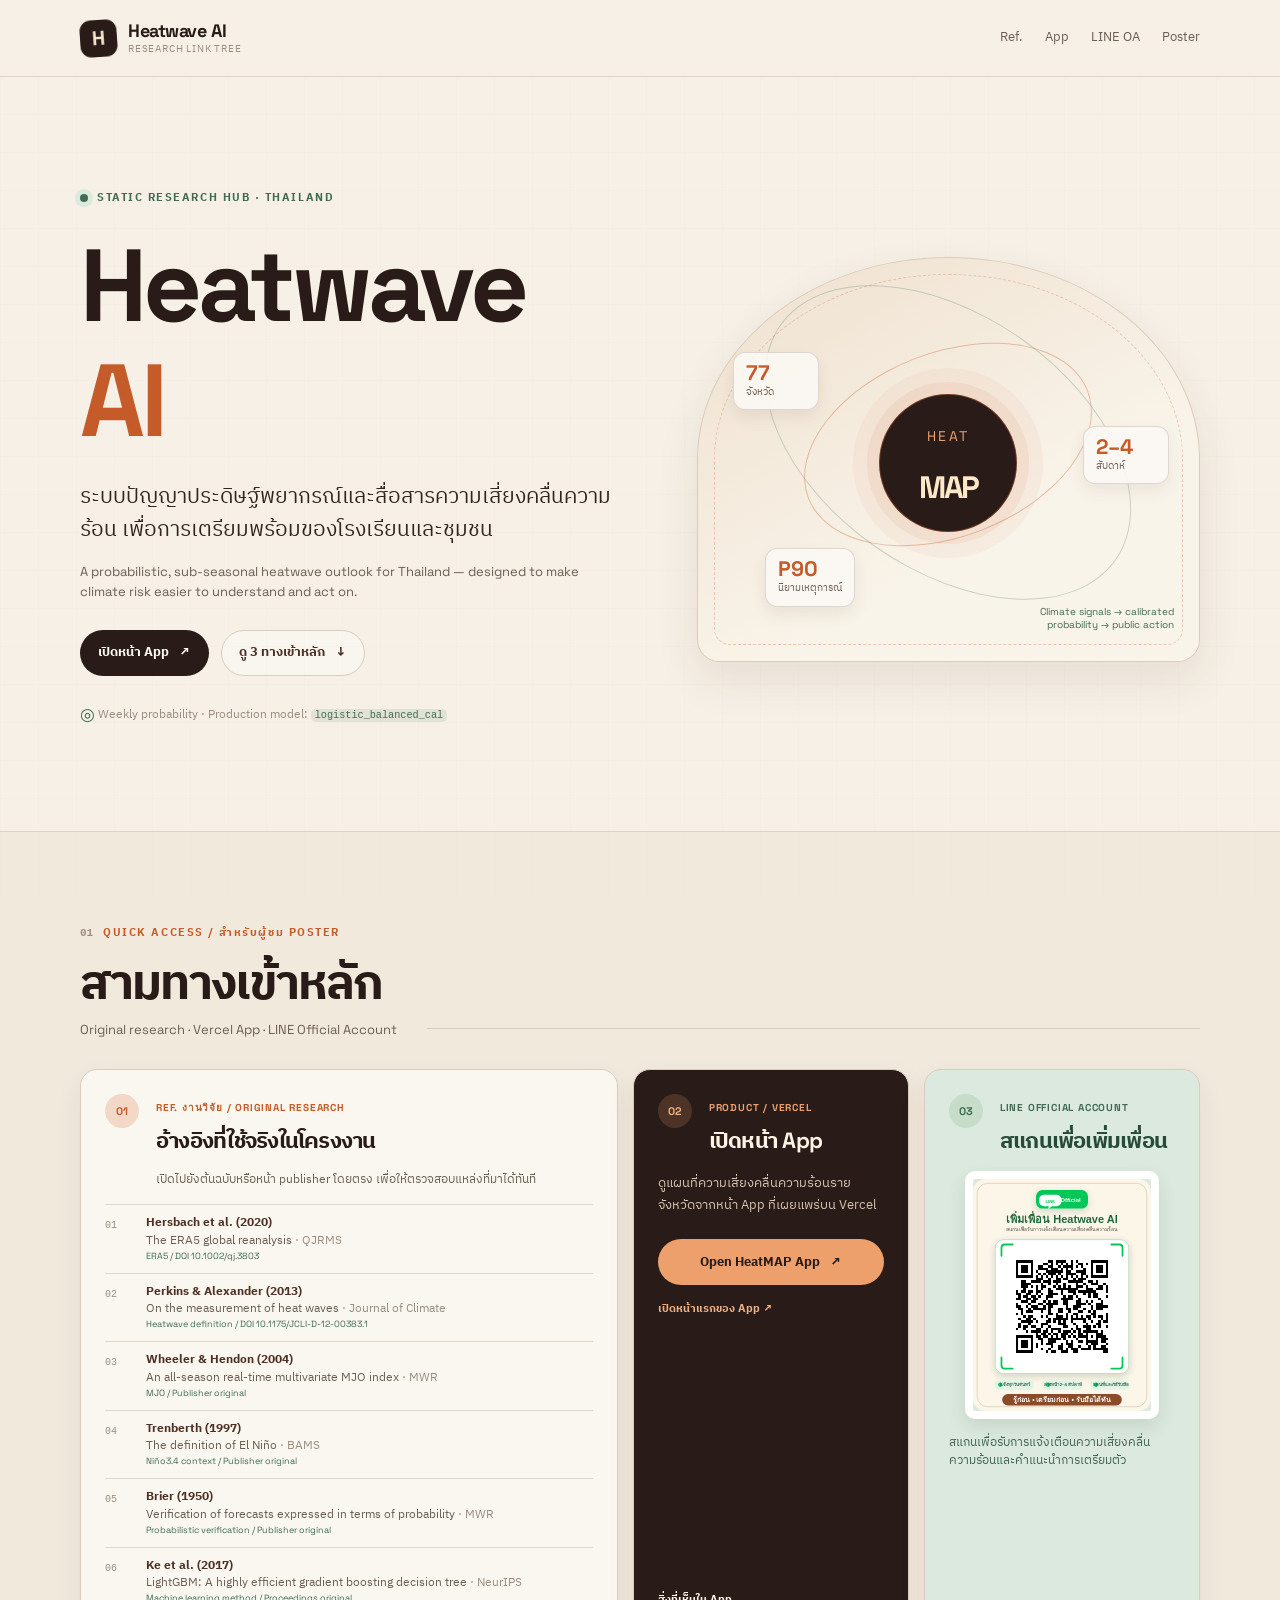
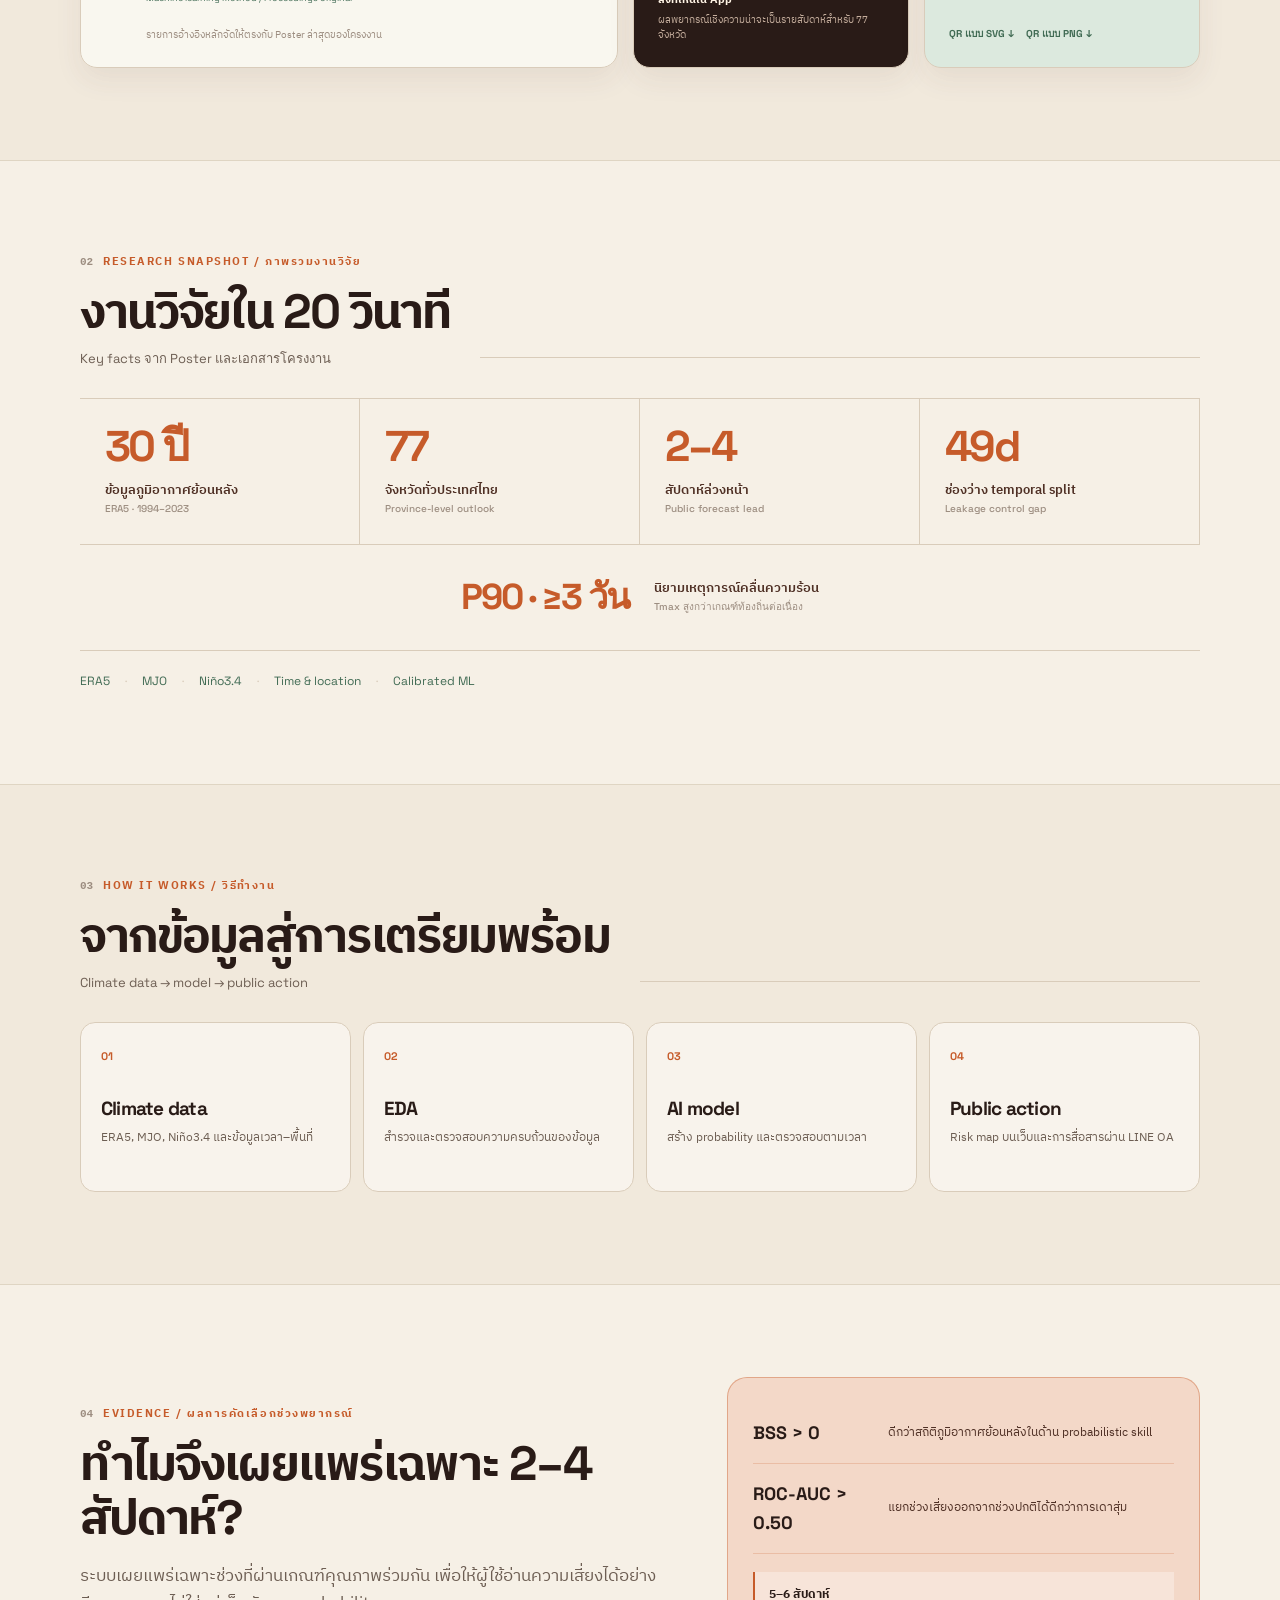
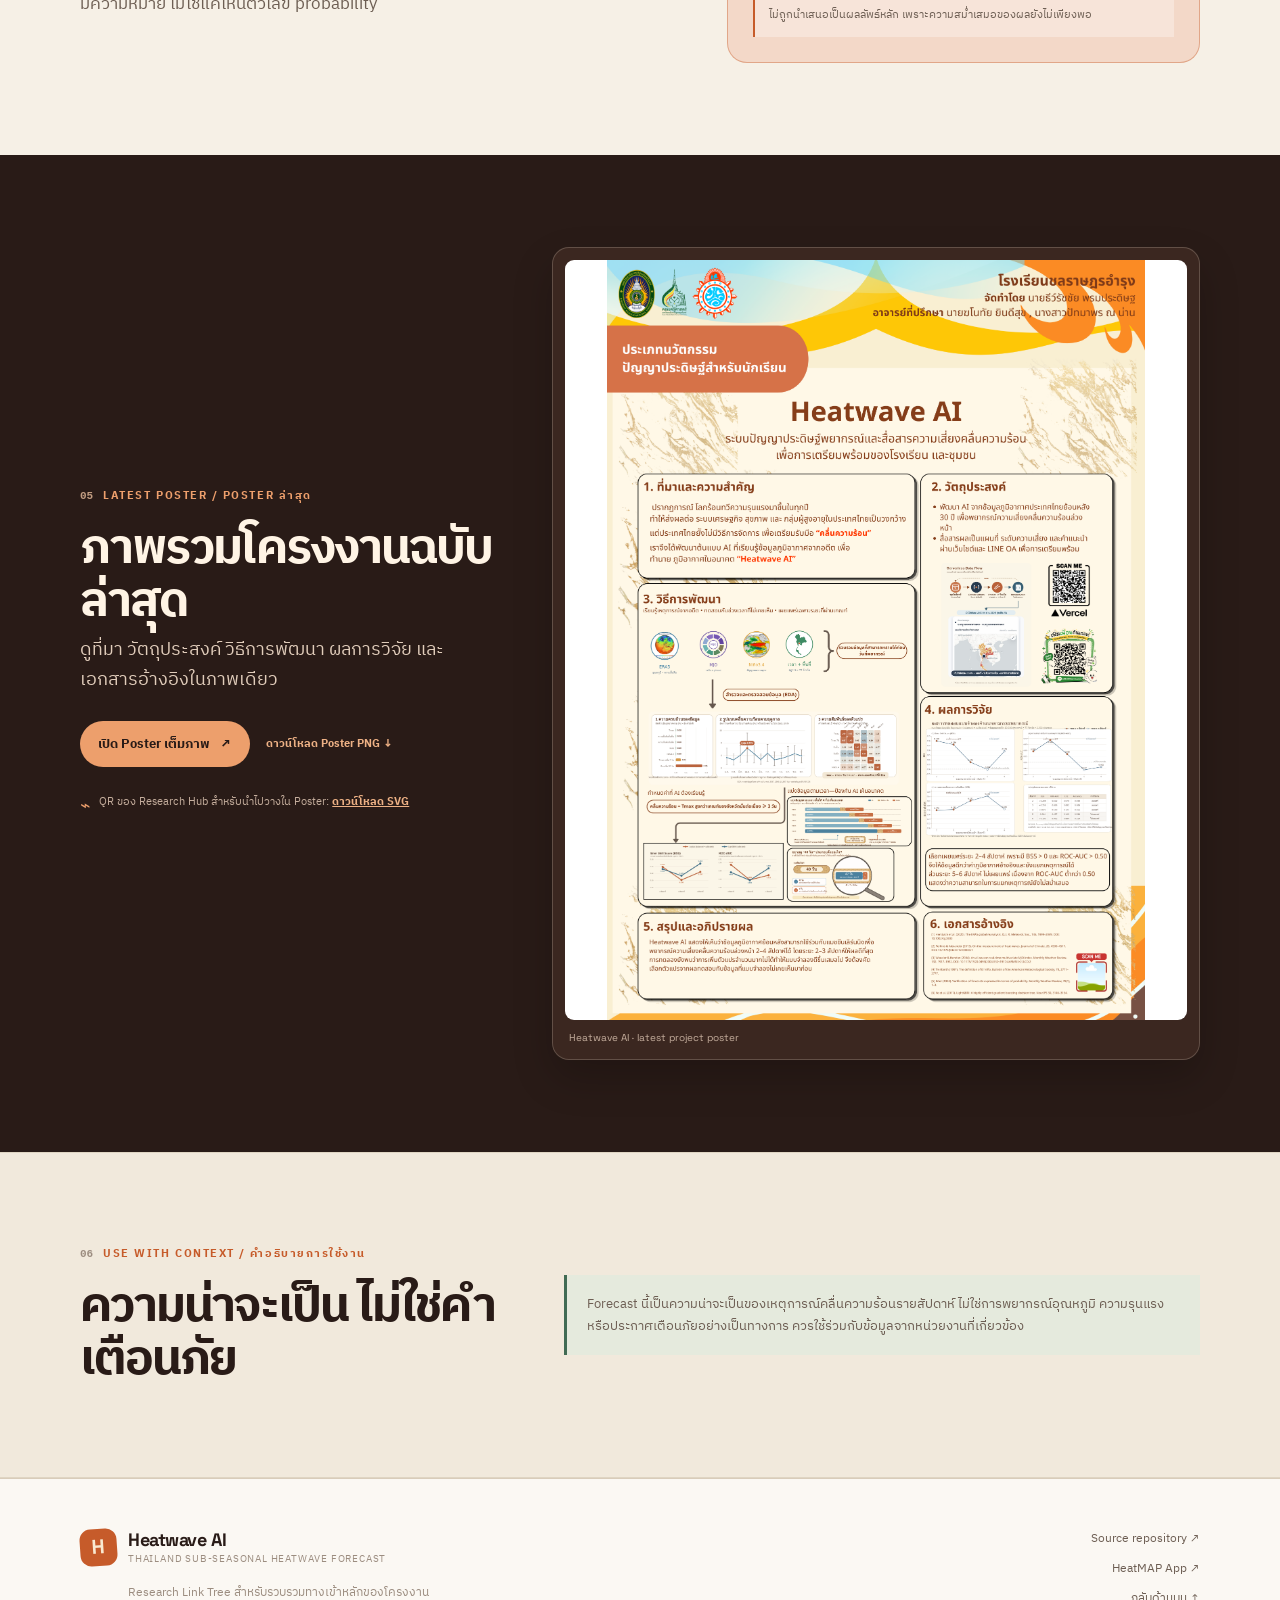
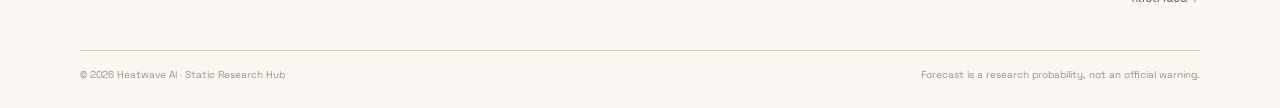
==== index.html @ c4b43285 "Clarify ROC-AUC publication criterion" ====
<!doctype html>
<html lang="th">
<head>
  <meta charset="utf-8">
  <meta name="viewport" content="width=device-width, initial-scale=1">
  <meta name="theme-color" content="#f6f0e6">
  <meta name="description" content="Heatwave AI — Research Link Tree สำหรับงานวิจัยการพยากรณ์และสื่อสารความเสี่ยงคลื่นความร้อนเพื่อโรงเรียนและชุมชน">
  <title>Heatwave AI · Research Link Tree</title>
  <link rel="preconnect" href="https://fonts.googleapis.com">
  <link rel="preconnect" href="https://fonts.gstatic.com" crossorigin>
  <link href="https://fonts.googleapis.com/css2?family=IBM+Plex+Sans+Thai:wght@400;500;600;700&family=Space+Grotesk:wght@500;600;700&display=swap" rel="stylesheet">
  <link rel="stylesheet" href="styles.css">
</head>
<body>
  <a class="skip-link" href="#main-content">ข้ามไปยังเนื้อหาหลัก</a>

  <header class="site-header">
    <div class="shell header-inner">
      <a class="wordmark" href="#top" aria-label="Heatwave AI กลับไปด้านบน">
        <span class="wordmark-mark" aria-hidden="true">H</span>
        <span><strong>Heatwave AI</strong><small>Research Link Tree</small></span>
      </a>
      <nav class="main-nav" aria-label="เมนูหลัก">
        <a href="#references">Ref.</a>
        <a href="#app">App</a>
        <a href="#line-oa">LINE OA</a>
        <a href="#poster">Poster</a>
      </nav>
    </div>
  </header>

  <main id="main-content">
    <section class="hero section-pad" id="top" aria-labelledby="hero-title">
      <div class="shell hero-grid">
        <div class="hero-copy">
          <div class="eyebrow"><span class="status-dot" aria-hidden="true"></span> Static Research Hub · Thailand</div>
          <h1 id="hero-title"><span class="hero-title-word">Heatwave</span><span class="hero-title-word hero-title-accent">AI</span></h1>
          <p class="hero-lede">ระบบปัญญาประดิษฐ์พยากรณ์และสื่อสารความเสี่ยงคลื่นความร้อน เพื่อการเตรียมพร้อมของโรงเรียนและชุมชน</p>
          <p class="hero-en">A probabilistic, sub-seasonal heatwave outlook for Thailand — designed to make climate risk easier to understand and act on.</p>
          <div class="hero-actions">
            <a class="button button-primary" href="https://heat-map-frontend.vercel.app/map" target="_blank" rel="noopener">เปิดหน้า App <span aria-hidden="true">↗</span></a>
            <a class="button button-secondary" href="#quick-access">ดู 3 ทางเข้าหลัก <span aria-hidden="true">↓</span></a>
          </div>
          <div class="hero-note"><span aria-hidden="true">◎</span> Weekly probability · Production model: <code>logistic_balanced_cal</code></div>
        </div>
        <div class="hero-visual" aria-label="ภาพประกอบโครงสร้างการพยากรณ์">
          <div class="orbit orbit-one"></div>
          <div class="orbit orbit-two"></div>
          <div class="heat-core"><span>HEAT</span><strong>MAP</strong></div>
          <div class="signal signal-one"><b>77</b><small>จังหวัด</small></div>
          <div class="signal signal-two"><b>2–4</b><small>สัปดาห์</small></div>
          <div class="signal signal-three"><b>P90</b><small>นิยามเหตุการณ์</small></div>
          <div class="hero-caption">Climate signals → calibrated probability → public action</div>
        </div>
      </div>
    </section>

    <section class="quick-access section-pad section-tint" id="quick-access" aria-labelledby="quick-title">
      <div class="shell">
        <div class="section-kicker"><span>01</span> Quick access / สำหรับผู้ชม Poster</div>
        <div class="section-heading compact-heading">
          <div><h2 id="quick-title">สามทางเข้าหลัก</h2><p>Original research · Vercel App · LINE Official Account</p></div>
          <span class="heading-rule" aria-hidden="true"></span>
        </div>

        <div class="quick-grid">
          <article class="quick-card quick-reference-card" id="references">
            <div class="quick-card-heading"><span class="quick-number">01</span><div><span class="quick-label">Ref. งานวิจัย / Original Research</span><h3>อ้างอิงที่ใช้จริงในโครงงาน</h3></div></div>
            <p class="quick-intro">เปิดไปยังต้นฉบับหรือหน้า publisher โดยตรง เพื่อให้ตรวจสอบแหล่งที่มาได้ทันที</p>
            <ol class="reference-list">
              <li><span class="reference-index">01</span><a class="reference-link" href="https://doi.org/10.1002/qj.3803" target="_blank" rel="noopener"><strong>Hersbach et al. (2020)</strong><span>The ERA5 global reanalysis <em>· QJRMS</em></span><small>ERA5 / DOI 10.1002/qj.3803</small></a></li>
              <li><span class="reference-index">02</span><a class="reference-link" href="https://doi.org/10.1175/JCLI-D-12-00383.1" target="_blank" rel="noopener"><strong>Perkins &amp; Alexander (2013)</strong><span>On the measurement of heat waves <em>· Journal of Climate</em></span><small>Heatwave definition / DOI 10.1175/JCLI-D-12-00383.1</small></a></li>
              <li><span class="reference-index">03</span><a class="reference-link" href="https://journals.ametsoc.org/view/journals/mwre/132/8/1520-0493_2004_132_1917_aarmmi_2.0.co_2.xml" target="_blank" rel="noopener"><strong>Wheeler &amp; Hendon (2004)</strong><span>An all-season real-time multivariate MJO index <em>· MWR</em></span><small>MJO / Publisher original</small></a></li>
              <li><span class="reference-index">04</span><a class="reference-link" href="https://journals.ametsoc.org/view/journals/bams/78/12/1520-0477_1997_078_2771_tdoeno_2_0_co_2.xml" target="_blank" rel="noopener"><strong>Trenberth (1997)</strong><span>The definition of El Niño <em>· BAMS</em></span><small>Niño3.4 context / Publisher original</small></a></li>
              <li><span class="reference-index">05</span><a class="reference-link" href="https://journals.ametsoc.org/view/journals/mwre/78/1/1520-0493_1950_078_0001_vofeit_2_0_co_2.xml" target="_blank" rel="noopener"><strong>Brier (1950)</strong><span>Verification of forecasts expressed in terms of probability <em>· MWR</em></span><small>Probabilistic verification / Publisher original</small></a></li>
              <li><span class="reference-index">06</span><a class="reference-link" href="https://proceedings.neurips.cc/paper_files/paper/2017/hash/6449f44a102fde848669bdd9eb6b76fa-Abstract.html" target="_blank" rel="noopener"><strong>Ke et al. (2017)</strong><span>LightGBM: A highly efficient gradient boosting decision tree <em>· NeurIPS</em></span><small>Machine learning method / Proceedings original</small></a></li>
            </ol>
            <p class="reference-footnote">รายการอ้างอิงหลักจัดให้ตรงกับ Poster ล่าสุดของโครงงาน</p>
          </article>

          <article class="quick-card app-card" id="app">
            <div class="quick-card-heading"><span class="quick-number">02</span><div><span class="quick-label">Product / Vercel</span><h3>เปิดหน้า App</h3></div></div>
            <p>ดูแผนที่ความเสี่ยงคลื่นความร้อนรายจังหวัดจากหน้า App ที่เผยแพร่บน Vercel</p>
            <a class="button button-warm" href="https://heat-map-frontend.vercel.app/map" target="_blank" rel="noopener">Open HeatMAP App <span aria-hidden="true">↗</span></a>
            <a class="app-secondary-link" href="https://heat-map-frontend.vercel.app/" target="_blank" rel="noopener">เปิดหน้าแรกของ App <span aria-hidden="true">↗</span></a>
            <div class="app-note"><strong>สิ่งที่เห็นใน App</strong><span>ผลพยากรณ์เชิงความน่าจะเป็นรายสัปดาห์สำหรับ 77 จังหวัด</span></div>
          </article>

          <article class="quick-card line-card" id="line-oa">
            <div class="quick-card-heading"><span class="quick-number">03</span><div><span class="quick-label">LINE Official Account</span><h3>สแกนเพื่อเพิ่มเพื่อน</h3></div></div>
            <img class="line-qr" src="assets/line-oa-qr.svg" alt="QR code สำหรับเพิ่มเพื่อน Heatwave AI LINE Official Account">
            <p>สแกนเพื่อรับการแจ้งเตือนความเสี่ยงคลื่นความร้อนและคำแนะนำการเตรียมตัว</p>
            <div class="line-downloads"><a href="assets/line-oa-qr.svg" download>QR แบบ SVG <span aria-hidden="true">↓</span></a><a href="assets/line-oa-qr.png" download>QR แบบ PNG <span aria-hidden="true">↓</span></a></div>
          </article>
        </div>
      </div>
    </section>

    <section class="section-pad" id="snapshot" aria-labelledby="snapshot-title">
      <div class="shell">
        <div class="section-kicker"><span>02</span> Research snapshot / ภาพรวมงานวิจัย</div>
        <div class="section-heading compact-heading"><div><h2 id="snapshot-title">งานวิจัยใน 20 วินาที</h2><p>Key facts จาก Poster และเอกสารโครงงาน</p></div><span class="heading-rule" aria-hidden="true"></span></div>
        <div class="fact-grid snapshot-grid">
          <article class="fact-card"><span class="fact-value">30 ปี</span><span class="fact-label">ข้อมูลภูมิอากาศย้อนหลัง<br><small>ERA5 · 1994–2023</small></span></article>
          <article class="fact-card"><span class="fact-value">77</span><span class="fact-label">จังหวัดทั่วประเทศไทย<br><small>Province-level outlook</small></span></article>
          <article class="fact-card"><span class="fact-value">2–4</span><span class="fact-label">สัปดาห์ล่วงหน้า<br><small>Public forecast lead</small></span></article>
          <article class="fact-card"><span class="fact-value">49d</span><span class="fact-label">ช่องว่าง temporal split<br><small>Leakage control gap</small></span></article>
          <article class="fact-card fact-card-wide"><span class="fact-value fact-value-small">P90 · ≥3 วัน</span><span class="fact-label">นิยามเหตุการณ์คลื่นความร้อน<br><small>Tmax สูงกว่าเกณฑ์ท้องถิ่นต่อเนื่อง</small></span></article>
        </div>
        <div class="signal-strip" aria-label="ตัวแปรสำคัญในงานวิจัย"><span>ERA5</span><i aria-hidden="true">·</i><span>MJO</span><i aria-hidden="true">·</i><span>Niño3.4</span><i aria-hidden="true">·</i><span>Time &amp; location</span><i aria-hidden="true">·</i><span>Calibrated ML</span></div>
      </div>
    </section>

    <section class="section-pad section-tint" id="how-it-works" aria-labelledby="flow-title">
      <div class="shell">
        <div class="section-kicker"><span>03</span> How it works / วิธีทำงาน</div>
        <div class="section-heading compact-heading"><div><h2 id="flow-title">จากข้อมูลสู่การเตรียมพร้อม</h2><p>Climate data → model → public action</p></div><span class="heading-rule" aria-hidden="true"></span></div>
        <div class="flow-grid">
          <article class="flow-step"><span>01</span><h3>Climate data</h3><p>ERA5, MJO, Niño3.4 และข้อมูลเวลา–พื้นที่</p></article>
          <article class="flow-step"><span>02</span><h3>EDA</h3><p>สำรวจและตรวจสอบความครบถ้วนของข้อมูล</p></article>
          <article class="flow-step"><span>03</span><h3>AI model</h3><p>สร้าง probability และตรวจสอบตามเวลา</p></article>
          <article class="flow-step"><span>04</span><h3>Public action</h3><p>Risk map บนเว็บและการสื่อสารผ่าน LINE OA</p></article>
        </div>
      </div>
    </section>

    <section class="section-pad" id="results" aria-labelledby="results-title">
      <div class="shell results-layout">
        <div>
          <div class="section-kicker"><span>04</span> Evidence / ผลการคัดเลือกช่วงพยากรณ์</div>
          <h2 id="results-title">ทำไมจึงเผยแพร่เฉพาะ 2–4 สัปดาห์?</h2>
          <p class="lead-paragraph">ระบบเผยแพร่เฉพาะช่วงที่ผ่านเกณฑ์คุณภาพร่วมกัน เพื่อให้ผู้ใช้อ่านความเสี่ยงได้อย่างมีความหมาย ไม่ใช่แค่เห็นตัวเลข probability</p>
        </div>
        <div class="criteria-card">
          <div class="criteria-row"><span class="criteria-mark">BSS &gt; 0</span><p>ดีกว่าสถิติภูมิอากาศย้อนหลังในด้าน probabilistic skill</p></div>
          <div class="criteria-row"><span class="criteria-mark">ROC-AUC &gt; 0.50</span><p>แยกช่วงเสี่ยงออกจากช่วงปกติได้ดีกว่าการเดาสุ่ม</p></div>
          <div class="criteria-note"><strong>5–6 สัปดาห์</strong><span>ไม่ถูกนำเสนอเป็นผลลัพธ์หลัก เพราะความสม่ำเสมอของผลยังไม่เพียงพอ</span></div>
        </div>
      </div>
    </section>

    <section class="section-pad section-dark" id="poster" aria-labelledby="poster-title">
      <div class="shell poster-layout">
        <div class="poster-copy">
          <div class="section-kicker section-kicker-dark"><span>05</span> Latest poster / Poster ล่าสุด</div>
          <h2 id="poster-title">ภาพรวมโครงงานฉบับล่าสุด</h2>
          <p class="lead-paragraph">ดูที่มา วัตถุประสงค์ วิธีการพัฒนา ผลการวิจัย และเอกสารอ้างอิงในภาพเดียว</p>
          <div class="poster-actions"><a class="button button-warm" href="assets/poster-latest.png" target="_blank" rel="noopener">เปิด Poster เต็มภาพ <span aria-hidden="true">↗</span></a><a class="poster-download" href="assets/poster-latest.png" download>ดาวน์โหลด Poster PNG <span aria-hidden="true">↓</span></a></div>
          <div class="poster-qr-note"><span aria-hidden="true">⌁</span><span>QR ของ Research Hub สำหรับนำไปวางใน Poster: <a href="assets/qr-research-hub.svg" download>ดาวน์โหลด SVG</a></span></div>
        </div>
        <figure class="poster-frame"><img src="assets/poster-latest.png" alt="Poster ล่าสุดของ Heatwave AI ระบบปัญญาประดิษฐ์พยากรณ์และสื่อสารความเสี่ยงคลื่นความร้อน"><figcaption>Heatwave AI · latest project poster</figcaption></figure>
      </div>
    </section>

    <section class="section-pad section-tint" id="disclaimer" aria-labelledby="disclaimer-title">
      <div class="shell disclaimer-layout">
        <div><div class="section-kicker"><span>06</span> Use with context / คำอธิบายการใช้งาน</div><h2 id="disclaimer-title">ความน่าจะเป็น ไม่ใช่คำเตือนภัย</h2></div>
        <p>Forecast นี้เป็นความน่าจะเป็นของเหตุการณ์คลื่นความร้อนรายสัปดาห์ ไม่ใช่การพยากรณ์อุณหภูมิ ความรุนแรง หรือประกาศเตือนภัยอย่างเป็นทางการ ควรใช้ร่วมกับข้อมูลจากหน่วยงานที่เกี่ยวข้อง</p>
      </div>
    </section>
  </main>

  <footer class="site-footer">
    <div class="shell footer-grid">
      <div><a class="wordmark footer-wordmark" href="#top"><span class="wordmark-mark" aria-hidden="true">H</span><span><strong>Heatwave AI</strong><small>Thailand Sub-seasonal Heatwave Forecast</small></span></a><p class="footer-note">Research Link Tree สำหรับรวบรวมทางเข้าหลักของโครงงาน</p></div>
      <div class="footer-links"><a href="https://github.com/MCTEEKUNG/DeepSeek_Heatwave" target="_blank" rel="noopener">Source repository ↗</a><a href="https://heat-map-frontend.vercel.app/map" target="_blank" rel="noopener">HeatMAP App ↗</a><a href="#top">กลับด้านบน ↑</a></div>
    </div>
    <div class="shell footer-bottom"><span>© 2026 Heatwave AI · Static Research Hub</span><span>Forecast is a research probability, not an official warning.</span></div>
  </footer>
</body>
</html>
---- styles.css ----
:root {
  --paper: #f6f0e6;
  --paper-deep: #eee4d4;
  --paper-light: #fbf8f3;
  --ink: #32251f;
  --ink-soft: #6d5e53;
  --ink-faint: #9c8d80;
  --line: #d9ccba;
  --brown: #4f3025;
  --brown-dark: #291b17;
  --orange: #c65b2a;
  --orange-soft: #f3d8c8;
  --green: #416b54;
  --green-soft: #dce9de;
  --shadow: 0 18px 45px rgba(75, 48, 37, .09);
  --radius: 20px;
  --shell: 1120px;
}

* { box-sizing: border-box; }
html { scroll-behavior: smooth; }
body { margin: 0; overflow-x: hidden; background: var(--paper); color: var(--ink); font-family: "IBM Plex Sans Thai", system-ui, sans-serif; font-size: 16px; line-height: 1.65; text-rendering: optimizeLegibility; }
body::before { content: ""; position: fixed; inset: 0; pointer-events: none; opacity: .22; z-index: -1; background-image: linear-gradient(rgba(79,48,37,.035) 1px, transparent 1px), linear-gradient(90deg, rgba(79,48,37,.035) 1px, transparent 1px); background-size: 38px 38px; }
a { color: inherit; }
img { max-width: 100%; display: block; }
figure { margin: 0; }
h1, h2, h3, p { margin-top: 0; }
h1, h2, h3 { font-family: "Space Grotesk", "IBM Plex Sans Thai", sans-serif; line-height: 1.12; letter-spacing: -.04em; }
code { font-family: ui-monospace, SFMono-Regular, Consolas, monospace; font-size: .85em; background: rgba(65,107,84,.11); color: var(--green); padding: .12em .38em; border-radius: 5px; }
.shell { width: min(var(--shell), calc(100% - 48px)); margin-inline: auto; }
.hero-grid > *, .quick-grid > *, .results-layout > *, .poster-layout > *, .disclaimer-layout > * { min-width: 0; }
.section-pad { padding: 92px 0; }
.section-tint { background: rgba(238,228,212,.58); border-block: 1px solid rgba(217,204,186,.72); }
.skip-link { position: absolute; left: 16px; top: -80px; z-index: 20; background: var(--brown-dark); color: #fff; padding: 10px 16px; border-radius: 0 0 8px 8px; text-decoration: none; }
.skip-link:focus { top: 0; }

.site-header { position: sticky; top: 0; z-index: 10; background: rgba(246,240,230,.92); border-bottom: 1px solid rgba(217,204,186,.82); backdrop-filter: blur(16px); }
.header-inner { min-width: 0; min-height: 76px; display: flex; align-items: center; justify-content: space-between; gap: 28px; }
.wordmark { display: inline-flex; align-items: center; gap: 11px; color: var(--brown-dark); text-decoration: none; }
.wordmark > span:last-child { display: grid; gap: 0; line-height: 1.1; }
.wordmark strong { font-family: "Space Grotesk", sans-serif; font-size: 18px; letter-spacing: -.025em; }
.wordmark small { margin-top: 4px; color: var(--ink-faint); font-size: 10px; letter-spacing: .08em; text-transform: uppercase; }
.wordmark-mark { display: grid; width: 37px; height: 37px; place-items: center; border-radius: 11px; background: var(--brown-dark); color: #f9ead1; font-family: "Space Grotesk", sans-serif; font-size: 20px; font-weight: 700; transform: rotate(-4deg); }
.main-nav { min-width: 0; display: flex; align-items: center; gap: 22px; overflow-x: auto; white-space: nowrap; scrollbar-width: none; }
.main-nav::-webkit-scrollbar { display: none; }
.main-nav a { color: var(--ink-soft); font-size: 13px; text-decoration: none; transition: color .2s ease; }
.main-nav a:hover, .main-nav a:focus-visible { color: var(--orange); }

.hero { padding-top: 112px; padding-bottom: 102px; overflow: hidden; }
.hero-grid { display: grid; grid-template-columns: minmax(0, 1.04fr) minmax(370px, .96fr); align-items: center; gap: 72px; }
.eyebrow, .section-kicker { font-size: 11px; font-weight: 700; letter-spacing: .14em; text-transform: uppercase; }
.eyebrow { display: flex; align-items: center; gap: 9px; color: var(--green); }
.status-dot { display: inline-block; width: 8px; height: 8px; border-radius: 99px; background: var(--green); box-shadow: 0 0 0 5px var(--green-soft); }
h1 { max-width: 650px; margin: 22px 0 22px; color: var(--brown-dark); font-size: clamp(58px, 8vw, 104px); font-weight: 700; }
h1 em { color: var(--orange); font-style: normal; }
.hero-title-word + .hero-title-word::before { content: " "; }
.hero-title-accent { color: var(--orange); }
.hero-lede { max-width: 620px; margin-bottom: 14px; color: var(--ink); font-size: 21px; line-height: 1.6; overflow-wrap: anywhere; }
.hero-en { max-width: 590px; margin-bottom: 28px; color: var(--ink-soft); font-family: "Space Grotesk", sans-serif; font-size: 13px; line-height: 1.55; overflow-wrap: anywhere; }
.hero-actions { display: flex; flex-wrap: wrap; gap: 12px; }
.button { display: inline-flex; min-height: 46px; align-items: center; justify-content: center; gap: 10px; padding: 10px 17px; border: 1px solid transparent; border-radius: 999px; font-size: 13px; font-weight: 700; text-decoration: none; transition: transform .2s ease, box-shadow .2s ease, background .2s ease; }
.button:hover { transform: translateY(-2px); box-shadow: 0 9px 20px rgba(75,48,37,.12); }
.button-primary { background: var(--brown-dark); color: #fffaf2; }
.button-primary:hover { background: var(--orange); }
.button-secondary { border-color: var(--line); color: var(--brown); background: rgba(255,255,255,.35); }
.button-secondary:hover { border-color: var(--brown); background: var(--paper-light); }
.hero-note { margin-top: 25px; color: var(--ink-faint); font-size: 12px; }
.hero-note span { color: var(--green); font-size: 17px; vertical-align: -2px; }

.hero-visual { position: relative; min-height: 405px; border: 1px solid var(--line); border-radius: 50% 50% 22px 22px; background: radial-gradient(circle at 50% 45%, #f4d6bd 0 10%, transparent 10.4%), linear-gradient(150deg, #efe0ce, #f9f4ea 67%); box-shadow: var(--shadow); overflow: hidden; }
.hero-visual::after { content: ""; position: absolute; inset: 16px; border: 1px dashed rgba(198,91,42,.28); border-radius: 50% 50% 16px 16px; }
.orbit { position: absolute; border: 1px solid rgba(198,91,42,.35); border-radius: 50%; transform: rotate(-21deg); }
.orbit-one { width: 300px; height: 185px; left: 50%; top: 94px; translate: -50% 0; }
.orbit-two { width: 410px; height: 255px; left: 50%; top: 57px; translate: -50% 0; transform: rotate(35deg); border-color: rgba(65,107,84,.26); }
.heat-core { position: absolute; z-index: 2; left: 50%; top: 51%; translate: -50% -50%; display: grid; place-items: center; width: 138px; height: 138px; border: 1px solid rgba(198,91,42,.45); border-radius: 50%; background: var(--brown-dark); color: #ffe8c9; box-shadow: 0 0 0 12px rgba(198,91,42,.08), 0 0 0 26px rgba(198,91,42,.05); line-height: 1; }
.heat-core span { margin-top: 6px; color: #ed9f6c; font-family: "Space Grotesk", sans-serif; font-size: 14px; letter-spacing: .18em; }
.heat-core strong { margin-top: -28px; font-family: "Space Grotesk", sans-serif; font-size: 31px; letter-spacing: -.08em; }
.signal { position: absolute; z-index: 3; display: grid; gap: 1px; min-width: 86px; padding: 9px 12px; border: 1px solid rgba(79,48,37,.16); border-radius: 12px; background: rgba(251,248,243,.9); box-shadow: 0 8px 16px rgba(75,48,37,.08); }
.signal b { color: var(--orange); font-family: "Space Grotesk", sans-serif; font-size: 21px; line-height: 1; }
.signal small { color: var(--ink-soft); font-size: 10px; }
.signal-one { left: 35px; top: 94px; }
.signal-two { right: 30px; top: 168px; }
.signal-three { left: 67px; bottom: 54px; }
.hero-caption { position: absolute; z-index: 3; right: 25px; bottom: 29px; max-width: 150px; color: var(--green); font-family: "Space Grotesk", sans-serif; font-size: 10px; line-height: 1.35; text-align: right; }

.section-kicker { display: flex; align-items: center; gap: 10px; margin-bottom: 14px; color: var(--orange); }
.section-kicker span { color: var(--ink-faint); font-family: ui-monospace, monospace; font-size: 11px; letter-spacing: 0; }
.section-heading { display: flex; align-items: end; gap: 30px; margin-bottom: 38px; }
.section-heading h2, .results-layout h2, .poster-copy h2, .disclaimer-layout h2 { margin-bottom: 9px; color: var(--brown-dark); font-size: clamp(31px, 4.2vw, 48px); }
.section-heading p { margin-bottom: 0; color: var(--ink-soft); font-family: "Space Grotesk", sans-serif; font-size: 13px; }
.heading-rule { flex: 1; height: 1px; margin-bottom: 11px; background: var(--line); }
.compact-heading { margin-bottom: 29px; }

.quick-grid { display: grid; grid-template-columns: minmax(0, 1.48fr) minmax(240px, .76fr) minmax(240px, .76fr); gap: 15px; align-items: stretch; }
.quick-card { min-width: 0; padding: 24px; border: 1px solid var(--line); border-radius: 17px; background: rgba(251,248,243,.86); box-shadow: 0 12px 28px rgba(75,48,37,.07); }
.quick-card-heading { display: grid; grid-template-columns: 38px 1fr; gap: 13px; align-items: start; }
.quick-number { display: grid; width: 34px; height: 34px; place-items: center; border-radius: 50%; background: var(--orange-soft); color: var(--orange); font-family: "Space Grotesk", sans-serif; font-size: 11px; font-weight: 700; }
.quick-label { color: var(--orange); font-family: "Space Grotesk", sans-serif; font-size: 10px; font-weight: 700; letter-spacing: .08em; text-transform: uppercase; }
.quick-card h3 { margin: 7px 0 0; color: var(--brown-dark); font-size: 22px; letter-spacing: -.035em; overflow-wrap: anywhere; }
.quick-intro { margin: 19px 0 14px 51px; color: var(--ink-soft); font-size: 12px; line-height: 1.55; }
.reference-list { display: grid; gap: 0; margin: 0; padding: 0; list-style: none; }
.reference-list li { display: grid; grid-template-columns: 31px 1fr; gap: 10px; padding: 10px 0; border-top: 1px solid rgba(217,204,186,.76); }
.reference-index { padding-top: 3px; color: var(--ink-faint); font-family: ui-monospace, monospace; font-size: 10px; }
.reference-link { display: grid; gap: 2px; color: var(--brown); font-size: 12px; line-height: 1.32; text-decoration: none; }
.reference-link strong { font-size: 12px; }
.reference-link span { color: var(--ink-soft); }
.reference-link em { color: var(--ink-faint); font-style: normal; }
.reference-link small { color: var(--green); font-family: "Space Grotesk", sans-serif; font-size: 9px; }
.reference-link:hover strong, .reference-link:focus-visible strong { color: var(--orange); }
.reference-footnote { margin: 13px 0 0 41px; color: var(--ink-faint); font-size: 10px; line-height: 1.45; }
.app-card { display: flex; flex-direction: column; background: var(--brown-dark); color: #f9eee1; }
.app-card .quick-label { color: #ed9f6c; }
.app-card .quick-number { background: rgba(237,159,108,.18); color: #edb185; }
.app-card h3 { color: #fff4e5; }
.app-card > p { margin: 21px 0 23px; color: #d8c3b1; font-size: 13px; line-height: 1.65; }
.button-warm { background: #ed9f6c; color: var(--brown-dark); }
.button-warm:hover { background: #ffd1aa; }
.app-secondary-link { margin-top: 15px; color: #edb185; font-size: 11px; font-weight: 700; text-decoration: none; }
.app-secondary-link:hover { color: #fff4e5; text-decoration: underline; text-underline-offset: 4px; }
.app-note { display: grid; gap: 4px; margin-top: auto; padding-top: 24px; color: #fff4e5; }
.app-note strong { font-size: 11px; }
.app-note span { color: #c5ae9d; font-size: 10px; line-height: 1.5; overflow-wrap: anywhere; }
.line-card { display: flex; flex-direction: column; background: var(--green-soft); }
.line-card .quick-label { color: var(--green); }
.line-card .quick-number { background: #c5ddc9; color: var(--green); }
.line-card h3 { color: #264b38; }
.line-qr { width: min(100%, 194px); margin: 19px auto 15px; border: 8px solid #fff; border-radius: 10px; box-shadow: 0 8px 18px rgba(38,75,56,.12); }
.line-card > p { margin: 0; color: #426550; font-size: 12px; line-height: 1.55; }
.line-downloads { display: flex; flex-wrap: wrap; gap: 12px; margin-top: auto; padding-top: 18px; }
.line-downloads a { color: var(--green); font-family: "Space Grotesk", sans-serif; font-size: 10px; font-weight: 700; text-decoration: none; }
.line-downloads a:hover { color: var(--brown-dark); text-decoration: underline; text-underline-offset: 4px; }

.fact-grid { display: grid; grid-template-columns: repeat(4, 1fr); border-block: 1px solid var(--line); }
.fact-card { min-height: 145px; display: flex; flex-direction: column; justify-content: center; padding: 20px 25px; border-right: 1px solid var(--line); }
.fact-card:last-child { border-right: 0; }
.fact-card-wide { grid-column: span 4; min-height: 106px; flex-direction: row; align-items: center; gap: 25px; border-top: 1px solid var(--line); border-right: 0; }
.fact-value { color: var(--orange); font-family: "Space Grotesk", sans-serif; font-size: clamp(28px, 4vw, 43px); font-weight: 700; letter-spacing: -.06em; line-height: 1; }
.fact-value-small { font-size: clamp(24px, 3.3vw, 36px); white-space: nowrap; }
.fact-label { margin-top: 13px; color: var(--brown); font-size: 13px; font-weight: 600; line-height: 1.4; }
.fact-card-wide .fact-label { margin-top: 0; }
.fact-label small { color: var(--ink-faint); font-family: "Space Grotesk", sans-serif; font-size: 10px; font-weight: 500; }
.signal-strip { display: flex; flex-wrap: wrap; align-items: center; gap: 15px; padding-top: 21px; color: var(--green); font-family: "Space Grotesk", sans-serif; font-size: 12px; }
.signal-strip i { color: var(--line); font-style: normal; }

.flow-grid { display: grid; grid-template-columns: repeat(4, 1fr); gap: 12px; }
.flow-step { min-height: 170px; padding: 20px; border: 1px solid var(--line); border-radius: 15px; background: rgba(251,248,243,.7); }
.flow-step > span { color: var(--orange); font-family: "Space Grotesk", sans-serif; font-size: 11px; font-weight: 700; }
.flow-step h3 { margin: 28px 0 10px; color: var(--brown-dark); font-size: 19px; }
.flow-step p { margin: 0; color: var(--ink-soft); font-size: 12px; line-height: 1.55; }

.results-layout { display: grid; grid-template-columns: minmax(0, 1fr) minmax(360px, .82fr); align-items: center; gap: 70px; }
.results-layout h2 { margin-bottom: 18px; }
.results-layout .lead-paragraph { max-width: 620px; color: var(--ink-soft); font-size: 17px; }
.criteria-card { padding: 25px; border: 1px solid rgba(198,91,42,.4); border-radius: var(--radius); background: var(--orange-soft); }
.criteria-row { display: grid; grid-template-columns: 120px 1fr; gap: 15px; align-items: center; padding: 15px 0; border-bottom: 1px solid rgba(198,91,42,.22); }
.criteria-mark { color: var(--brown-dark); font-family: "Space Grotesk", sans-serif; font-size: 18px; font-weight: 700; }
.criteria-row p { margin: 0; color: var(--brown); font-size: 12px; line-height: 1.5; }
.criteria-note { display: grid; gap: 3px; margin-top: 18px; padding: 13px 14px; border-left: 2px solid var(--orange); background: rgba(255,255,255,.3); }
.criteria-note strong { color: var(--brown-dark); font-size: 12px; }
.criteria-note span { color: var(--ink-soft); font-size: 11px; line-height: 1.45; }

.section-dark { background: var(--brown-dark); color: #f9eee1; }
.section-kicker-dark { color: #ed9f6c; }
.section-kicker-dark span { color: #c29d82; }
.poster-layout { display: grid; grid-template-columns: minmax(0, .78fr) minmax(320px, 1.22fr); align-items: center; gap: 58px; }
.poster-copy h2 { color: #fff4e5; }
.poster-copy .lead-paragraph { color: #e1cdbb; font-size: 18px; }
.poster-actions { display: flex; flex-wrap: wrap; align-items: center; gap: 16px; margin-top: 26px; }
.poster-download { color: #edb185; font-size: 11px; font-weight: 700; text-decoration: none; }
.poster-download:hover { color: #fff4e5; text-decoration: underline; text-underline-offset: 4px; }
.poster-qr-note { display: flex; gap: 9px; margin-top: 27px; color: #c5ae9d; font-size: 11px; line-height: 1.5; }
.poster-qr-note > span:first-child { color: #ed9f6c; font-size: 17px; }
.poster-qr-note a { color: #edb185; font-weight: 700; }
.poster-frame { padding: 12px; border: 1px solid rgba(255,239,218,.2); border-radius: 17px; background: #3b2720; box-shadow: 0 18px 40px rgba(0,0,0,.2); }
.poster-frame img { width: 100%; max-height: 760px; object-fit: contain; object-position: top; border-radius: 9px; background: #fff; }
.poster-frame figcaption { margin: 10px 4px 1px; color: #c5ae9d; font-family: "Space Grotesk", sans-serif; font-size: 10px; }

.disclaimer-layout { display: grid; grid-template-columns: minmax(0, .8fr) minmax(0, 1.2fr); align-items: center; gap: 60px; }
.disclaimer-layout h2 { margin: 0; }
.disclaimer-layout > p { margin: 0; padding: 18px 20px; border-left: 3px solid var(--green); color: var(--ink-soft); font-size: 13px; line-height: 1.7; background: rgba(220,233,222,.56); }

.site-footer { padding: 50px 0 24px; background: var(--paper-light); border-top: 1px solid var(--line); }
.footer-grid { display: grid; grid-template-columns: 1fr auto; align-items: start; gap: 30px; }
.footer-wordmark .wordmark-mark { background: var(--orange); }
.footer-note { margin: 17px 0 0 48px; color: var(--ink-faint); font-size: 12px; }
.footer-links { display: grid; gap: 10px; justify-items: end; }
.footer-links a { color: var(--ink-soft); font-size: 12px; text-decoration: none; }
.footer-links a:hover { color: var(--orange); }
.footer-bottom { display: flex; justify-content: space-between; gap: 20px; margin-top: 42px; padding-top: 16px; border-top: 1px solid var(--line); color: var(--ink-faint); font-family: "Space Grotesk", sans-serif; font-size: 10px; }

:focus-visible { outline: 3px solid rgba(198,91,42,.55); outline-offset: 4px; }
@media (max-width: 960px) {
  .hero-grid, .poster-layout { grid-template-columns: 1fr; gap: 42px; }
  .hero-copy { max-width: 740px; }
  .hero-visual { max-width: 620px; width: 100%; margin-inline: auto; }
  .quick-grid { grid-template-columns: 1fr 1fr; }
  .quick-reference-card { grid-column: 1 / -1; }
  .results-layout { grid-template-columns: 1fr; gap: 32px; }
  .poster-copy { max-width: 700px; }
  .poster-frame { max-width: 720px; margin-inline: auto; }
  .flow-grid { grid-template-columns: repeat(2, 1fr); }
  .disclaimer-layout { grid-template-columns: 1fr; gap: 25px; }
}
@media (max-width: 760px) {
  .header-inner { align-items: flex-start; flex-direction: column; gap: 14px; padding: 16px 0; }
  .main-nav { width: 100%; gap: 19px; padding-bottom: 2px; }
  .main-nav a { font-size: 12px; }
}
@media (max-width: 680px) {
  .shell { width: min(var(--shell), calc(100% - 32px)); }
  .section-pad { padding: 72px 0; }
  .header-inner { padding: 13px 0; }
  .wordmark-mark { width: 34px; height: 34px; font-size: 18px; }
  .wordmark strong { font-size: 16px; }
  .wordmark small { font-size: 9px; }
  .hero { padding-top: 70px; padding-bottom: 72px; }
  h1 { max-width: 100%; font-size: clamp(52px, 18vw, 76px); overflow-wrap: anywhere; }
  .hero-title-word { display: block; }
  .hero-title-word + .hero-title-word::before { content: none; }
  .hero-lede { width: calc(100% - 8px); max-width: 100%; font-size: 16px; word-break: break-all; }
  .hero-en { width: calc(100% - 8px); max-width: 100%; font-size: 12px; overflow-wrap: anywhere; }
  .hero-actions { display: grid; grid-template-columns: 1fr; }
  .hero-actions .button, .app-card .button { width: 100%; }
  .hero-visual { min-height: 320px; border-radius: 50% 50% 18px 18px; }
  .orbit-one { width: 240px; height: 150px; top: 76px; }
  .orbit-two { width: 320px; height: 205px; top: 50px; }
  .heat-core { width: 111px; height: 111px; }
  .heat-core strong { font-size: 26px; }
  .signal-one { left: 18px; top: 65px; }
  .signal-two { right: 18px; top: 127px; }
  .signal-three { left: 25px; bottom: 35px; }
  .hero-caption { right: 18px; bottom: 18px; max-width: 130px; }
  .section-heading { display: block; margin-bottom: 30px; }
  .section-heading h2, .results-layout h2, .poster-copy h2, .disclaimer-layout h2 { font-size: clamp(28px, 9vw, 38px); }
  .heading-rule { display: block; width: 100%; margin-top: 18px; }
  .quick-grid { grid-template-columns: 1fr; }
  .quick-reference-card { grid-column: auto; }
  .quick-card { padding: 19px; }
  .quick-card-heading { grid-template-columns: 32px 1fr; gap: 10px; }
  .quick-number { width: 30px; height: 30px; font-size: 10px; }
  .quick-label { font-size: 9px; letter-spacing: .045em; }
  .quick-card h3 { font-size: 20px; }
  .quick-intro, .reference-footnote { margin-left: 0; }
  .reference-list li { grid-template-columns: 25px 1fr; gap: 8px; padding: 9px 0; }
  .reference-link { font-size: 11px; }
  .reference-link strong { font-size: 11.5px; }
  .reference-link small { font-size: 8.5px; }
  .line-qr { width: min(100%, 230px); }
  .fact-grid { grid-template-columns: 1fr 1fr; }
  .fact-card { min-height: 118px; padding: 18px 13px; border-bottom: 1px solid var(--line); }
  .fact-card:nth-child(2) { border-right: 0; }
  .fact-card:nth-child(3) { border-right: 1px solid var(--line); }
  .fact-card:nth-child(4) { border-right: 0; }
  .fact-card-wide { grid-column: 1 / -1; min-height: 98px; flex-direction: column; align-items: flex-start; gap: 8px; border-top: 0; border-right: 0; border-bottom: 0; }
  .fact-card-wide .fact-label { margin-top: 0; }
  .fact-value { font-size: 30px; }
  .fact-value-small { font-size: 26px; }
  .signal-strip { gap: 9px; font-size: 10px; }
  .flow-grid { grid-template-columns: 1fr; }
  .flow-step { min-height: auto; }
  .flow-step h3 { margin-top: 17px; }
  .criteria-card { padding: 19px; }
  .criteria-row { grid-template-columns: 1fr; gap: 4px; }
  .criteria-mark { font-size: 17px; }
  .poster-actions { align-items: stretch; flex-direction: column; }
  .poster-actions .button { width: 100%; }
  .poster-download { text-align: center; }
  .poster-frame { padding: 8px; }
  .poster-frame img { max-height: none; }
  .footer-grid { grid-template-columns: 1fr; }
  .footer-links { justify-items: start; }
  .footer-bottom { flex-direction: column; gap: 7px; }
}
@media (prefers-reduced-motion: reduce) {
  html { scroll-behavior: auto; }
  *, *::before, *::after { transition-duration: .01ms !important; animation-duration: .01ms !important; animation-iteration-count: 1 !important; }
}
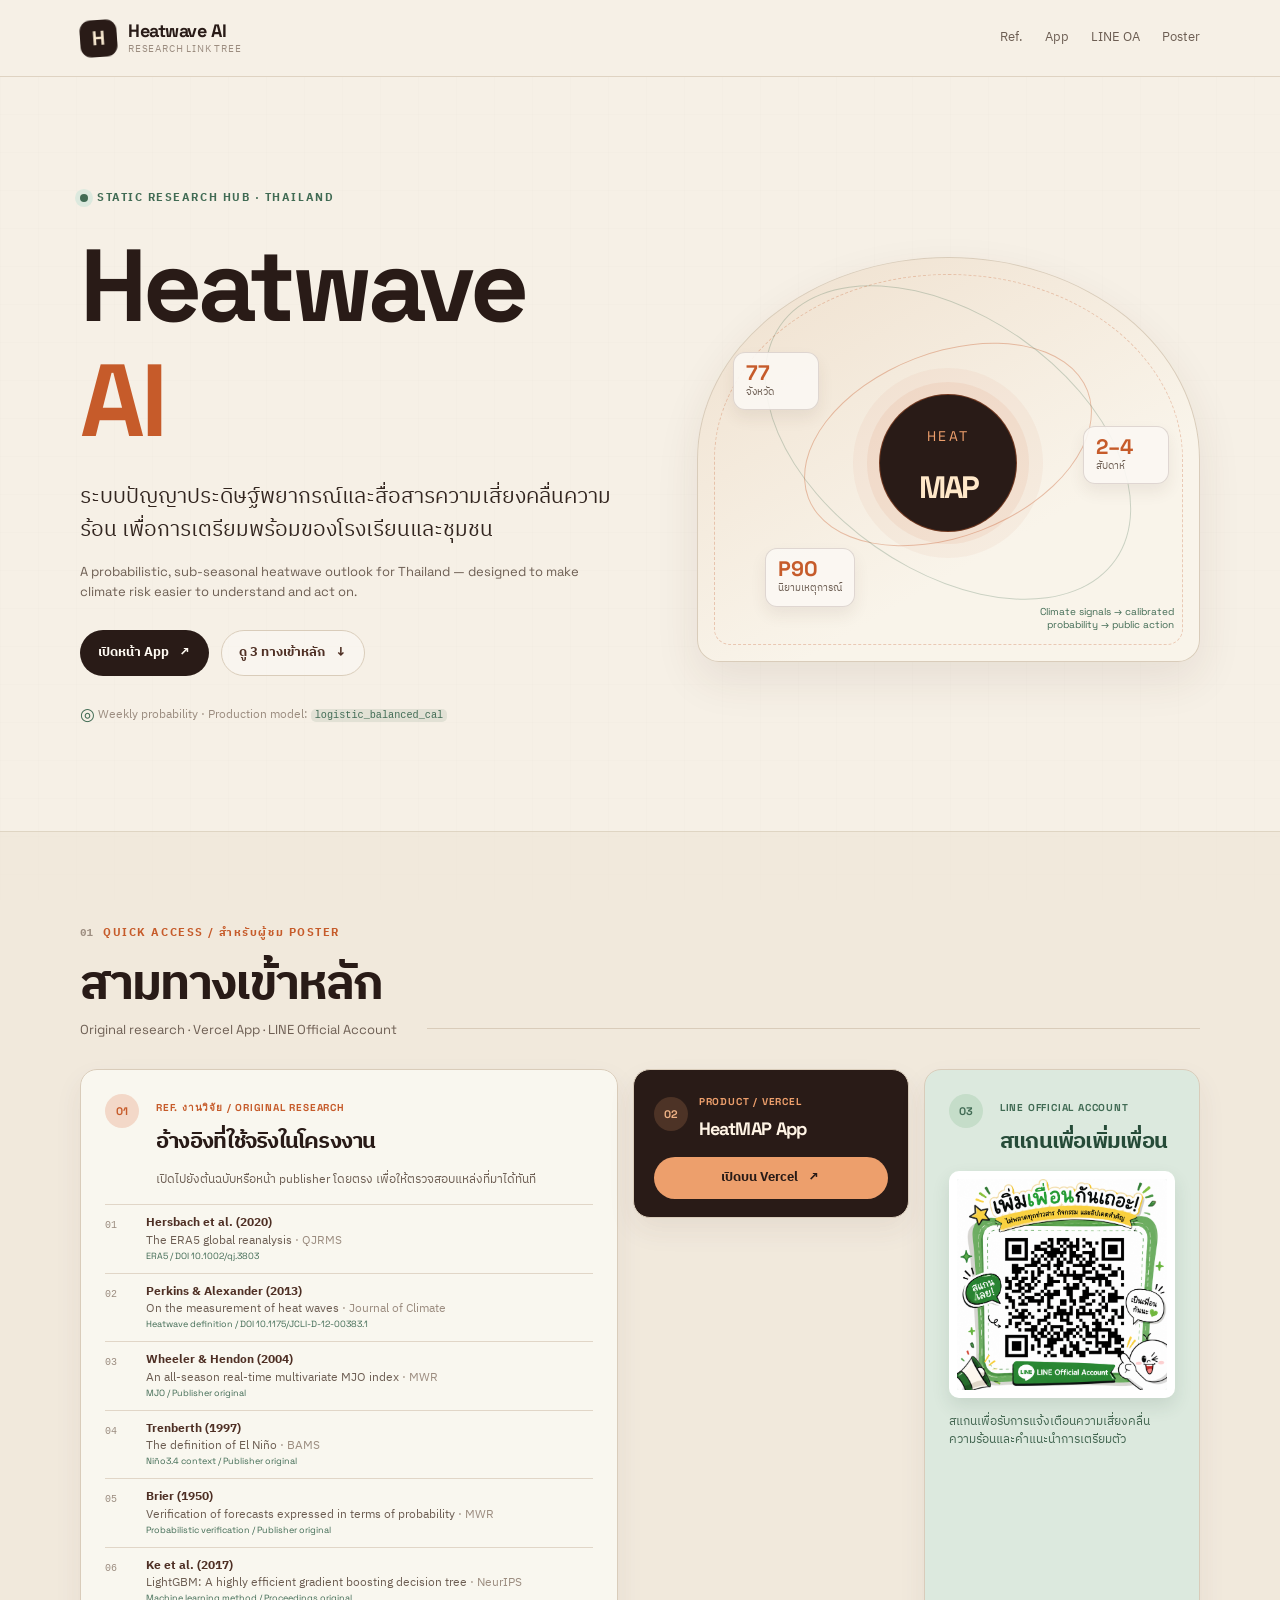
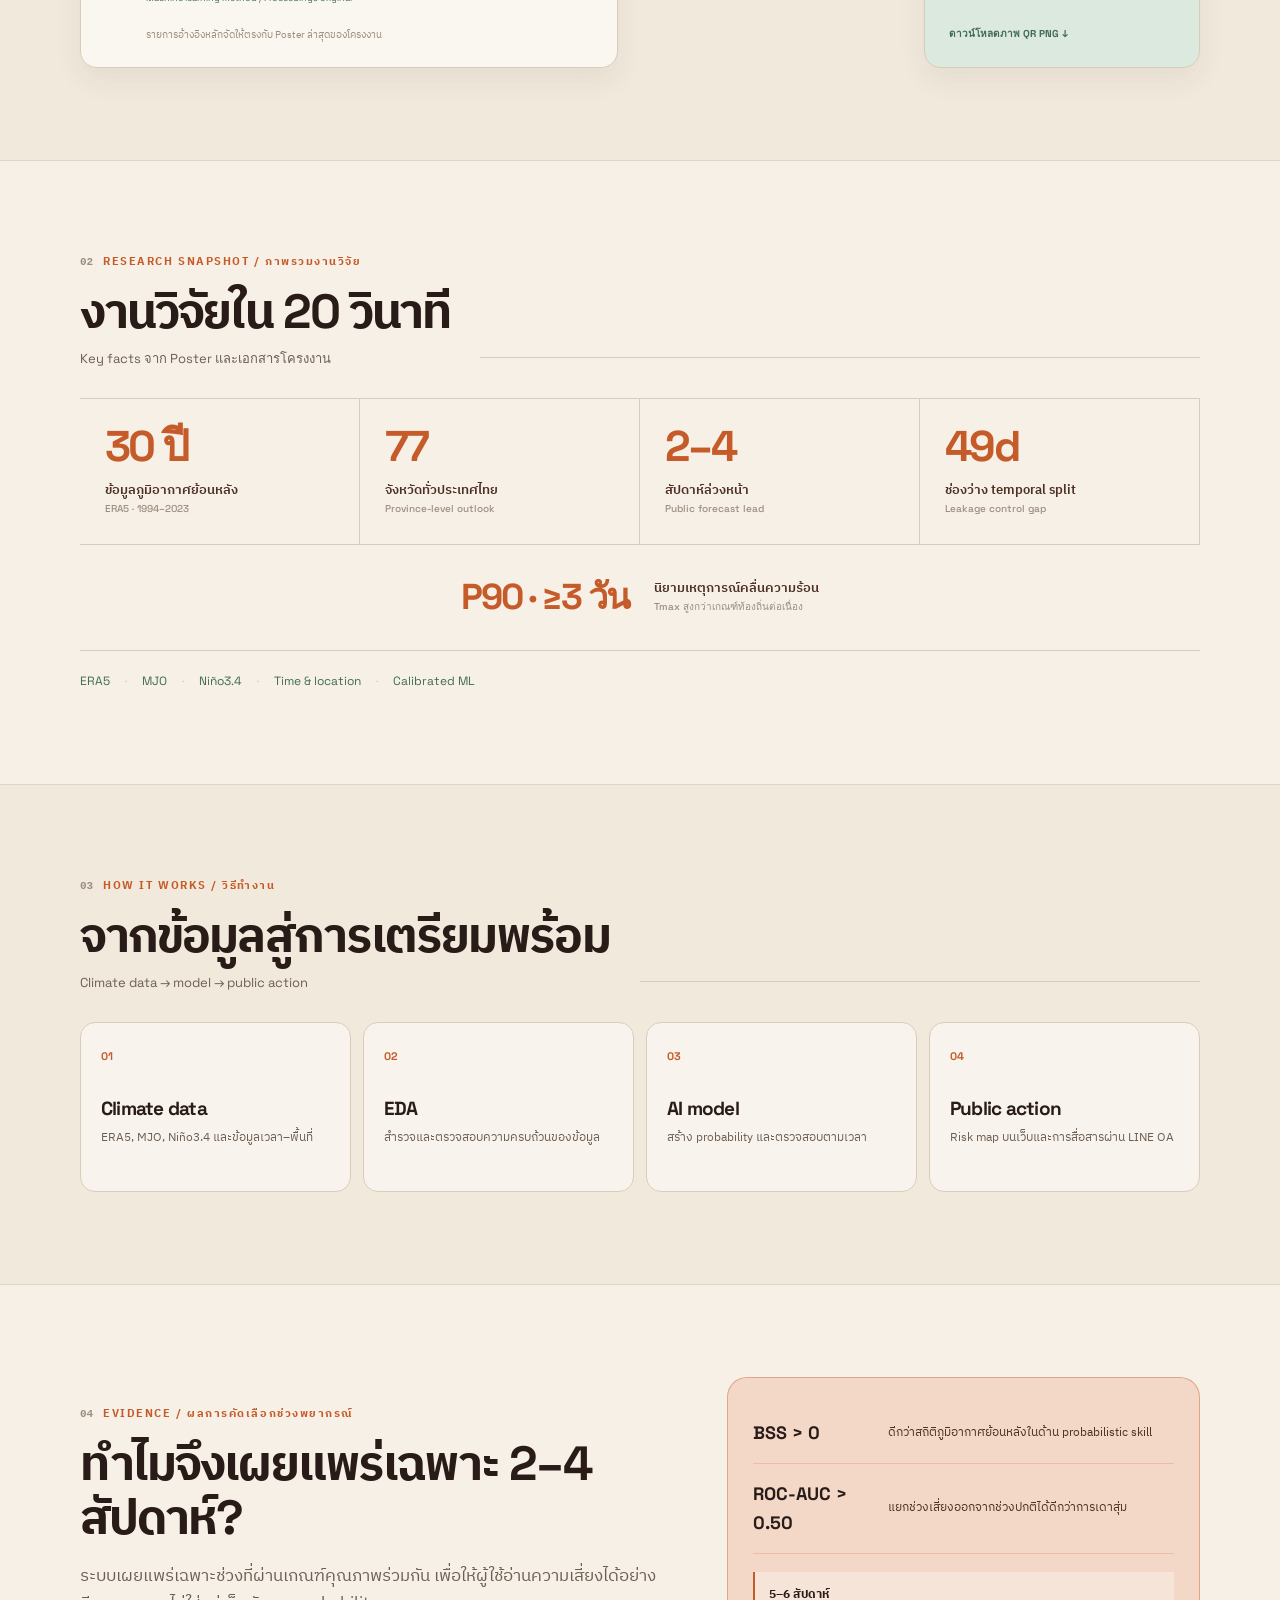
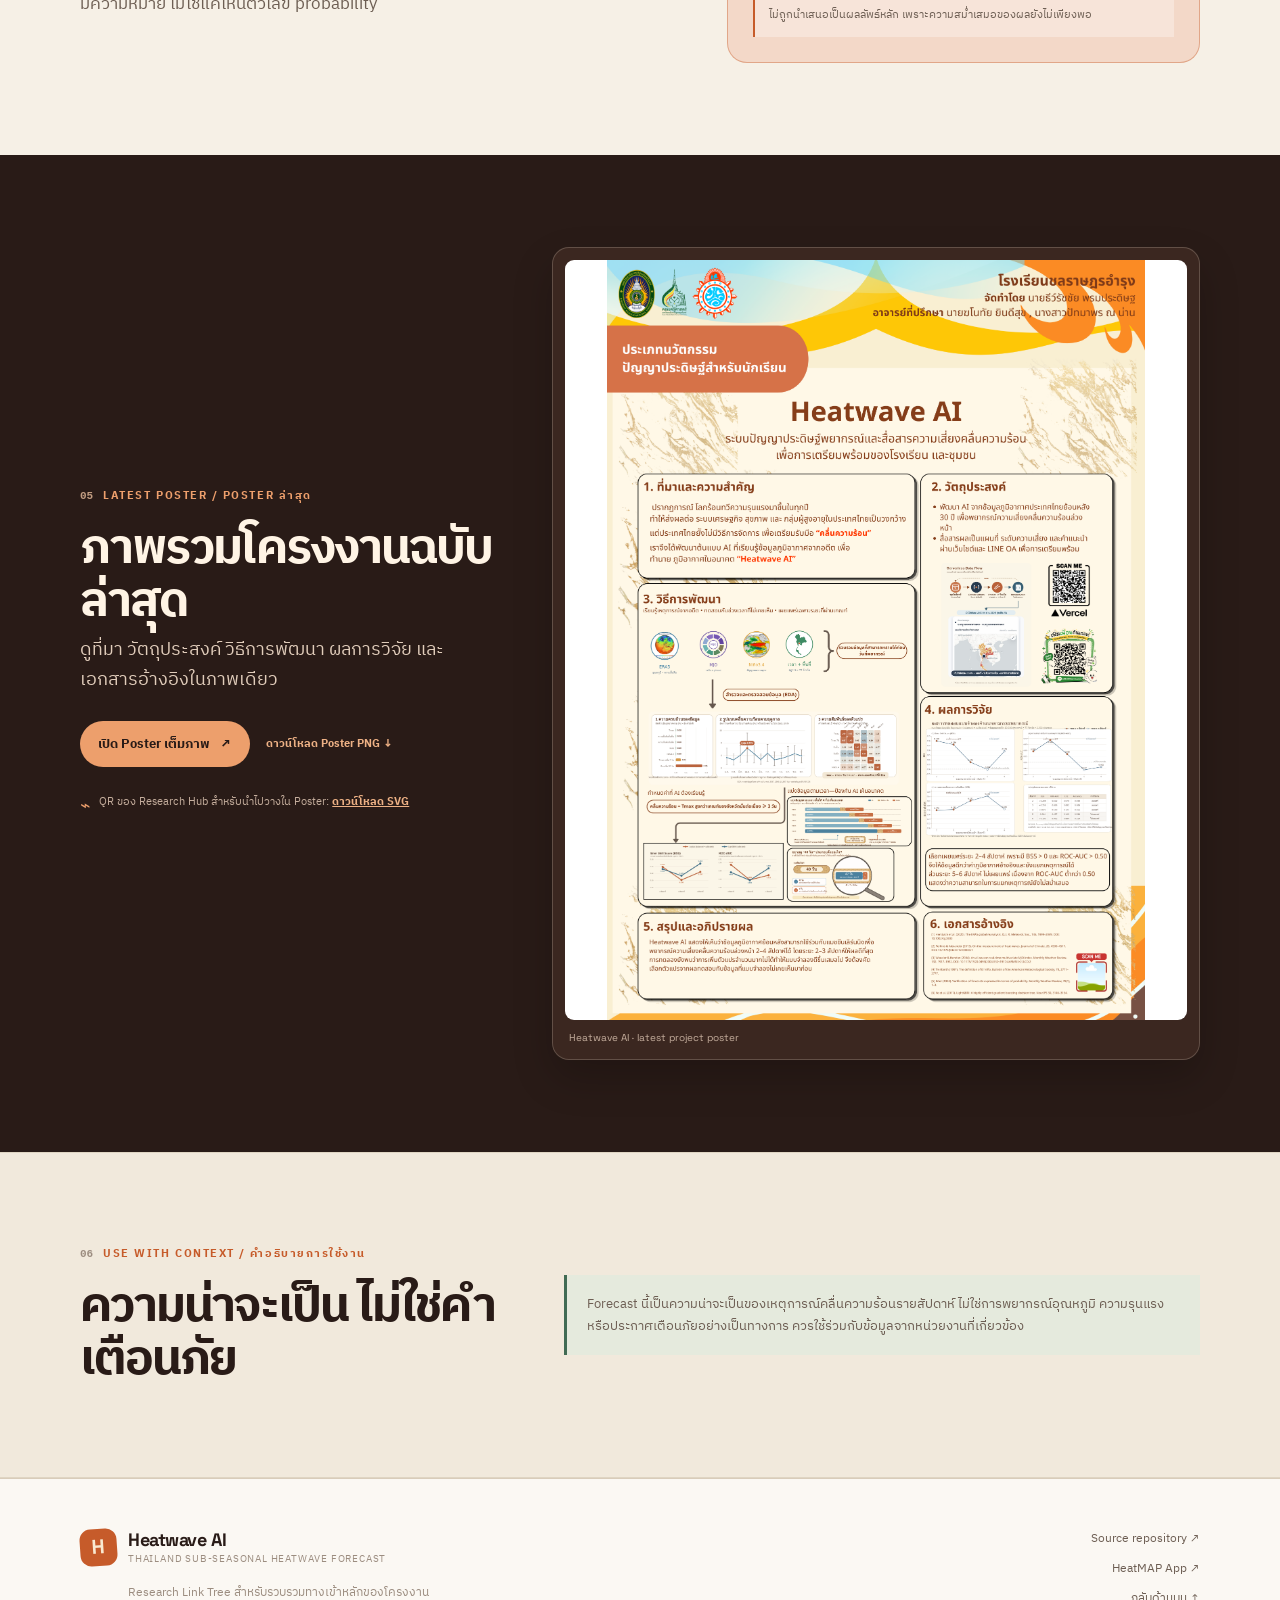
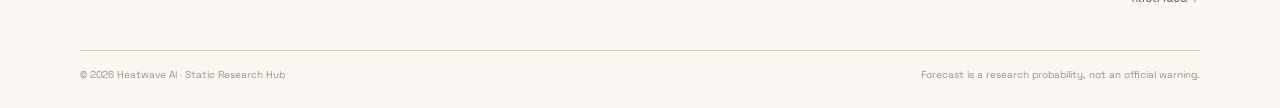
==== commit 4a2e25bb: "Refine Vercel CTA and LINE OA presentation" ====
--- a/index.html
+++ b/index.html
@@ -79,18 +79,15 @@
           </article>
 
           <article class="quick-card app-card" id="app">
-            <div class="quick-card-heading"><span class="quick-number">02</span><div><span class="quick-label">Product / Vercel</span><h3>เปิดหน้า App</h3></div></div>
-            <p>ดูแผนที่ความเสี่ยงคลื่นความร้อนรายจังหวัดจากหน้า App ที่เผยแพร่บน Vercel</p>
-            <a class="button button-warm" href="https://heat-map-frontend.vercel.app/map" target="_blank" rel="noopener">Open HeatMAP App <span aria-hidden="true">↗</span></a>
-            <a class="app-secondary-link" href="https://heat-map-frontend.vercel.app/" target="_blank" rel="noopener">เปิดหน้าแรกของ App <span aria-hidden="true">↗</span></a>
-            <div class="app-note"><strong>สิ่งที่เห็นใน App</strong><span>ผลพยากรณ์เชิงความน่าจะเป็นรายสัปดาห์สำหรับ 77 จังหวัด</span></div>
+            <div class="app-compact-heading"><span class="quick-number">02</span><div><span class="quick-label">Product / Vercel</span><h3>HeatMAP App</h3></div></div>
+            <a class="button button-warm" href="https://heat-map-frontend.vercel.app/map" target="_blank" rel="noopener">เปิดบน Vercel <span aria-hidden="true">↗</span></a>
           </article>
 
           <article class="quick-card line-card" id="line-oa">
             <div class="quick-card-heading"><span class="quick-number">03</span><div><span class="quick-label">LINE Official Account</span><h3>สแกนเพื่อเพิ่มเพื่อน</h3></div></div>
-            <img class="line-qr" src="assets/line-oa-qr.svg" alt="QR code สำหรับเพิ่มเพื่อน Heatwave AI LINE Official Account">
+            <img class="line-qr" src="assets/line-oa-promo.png" alt="ภาพ QR code สำหรับเพิ่มเพื่อน Heatwave AI LINE Official Account">
             <p>สแกนเพื่อรับการแจ้งเตือนความเสี่ยงคลื่นความร้อนและคำแนะนำการเตรียมตัว</p>
-            <div class="line-downloads"><a href="assets/line-oa-qr.svg" download>QR แบบ SVG <span aria-hidden="true">↓</span></a><a href="assets/line-oa-qr.png" download>QR แบบ PNG <span aria-hidden="true">↓</span></a></div>
+            <div class="line-downloads"><a href="assets/line-oa-promo.png" download>ดาวน์โหลดภาพ QR PNG <span aria-hidden="true">↓</span></a></div>
           </article>
         </div>
       </div>
--- a/styles.css
+++ b/styles.css
@@ -108,23 +108,20 @@
 .reference-link small { color: var(--green); font-family: "Space Grotesk", sans-serif; font-size: 9px; }
 .reference-link:hover strong, .reference-link:focus-visible strong { color: var(--orange); }
 .reference-footnote { margin: 13px 0 0 41px; color: var(--ink-faint); font-size: 10px; line-height: 1.45; }
-.app-card { display: flex; flex-direction: column; background: var(--brown-dark); color: #f9eee1; }
+.app-card { align-self: start; display: grid; gap: 18px; padding: 18px 20px; background: var(--brown-dark); color: #f9eee1; }
 .app-card .quick-label { color: #ed9f6c; }
 .app-card .quick-number { background: rgba(237,159,108,.18); color: #edb185; }
 .app-card h3 { color: #fff4e5; }
-.app-card > p { margin: 21px 0 23px; color: #d8c3b1; font-size: 13px; line-height: 1.65; }
+.app-compact-heading { display: grid; grid-template-columns: 34px 1fr; gap: 11px; align-items: center; }
+.app-compact-heading h3 { margin: 4px 0 0; font-size: 18px; }
+.app-card .button { width: 100%; min-height: 42px; padding: 8px 13px; }
 .button-warm { background: #ed9f6c; color: var(--brown-dark); }
 .button-warm:hover { background: #ffd1aa; }
-.app-secondary-link { margin-top: 15px; color: #edb185; font-size: 11px; font-weight: 700; text-decoration: none; }
-.app-secondary-link:hover { color: #fff4e5; text-decoration: underline; text-underline-offset: 4px; }
-.app-note { display: grid; gap: 4px; margin-top: auto; padding-top: 24px; color: #fff4e5; }
-.app-note strong { font-size: 11px; }
-.app-note span { color: #c5ae9d; font-size: 10px; line-height: 1.5; overflow-wrap: anywhere; }
 .line-card { display: flex; flex-direction: column; background: var(--green-soft); }
 .line-card .quick-label { color: var(--green); }
 .line-card .quick-number { background: #c5ddc9; color: var(--green); }
 .line-card h3 { color: #264b38; }
-.line-qr { width: min(100%, 194px); margin: 19px auto 15px; border: 8px solid #fff; border-radius: 10px; box-shadow: 0 8px 18px rgba(38,75,56,.12); }
+.line-qr { width: min(100%, 238px); margin: 19px auto 15px; border: 8px solid #fff; border-radius: 10px; box-shadow: 0 8px 18px rgba(38,75,56,.12); }
 .line-card > p { margin: 0; color: #426550; font-size: 12px; line-height: 1.55; }
 .line-downloads { display: flex; flex-wrap: wrap; gap: 12px; margin-top: auto; padding-top: 18px; }
 .line-downloads a { color: var(--green); font-family: "Space Grotesk", sans-serif; font-size: 10px; font-weight: 700; text-decoration: none; }
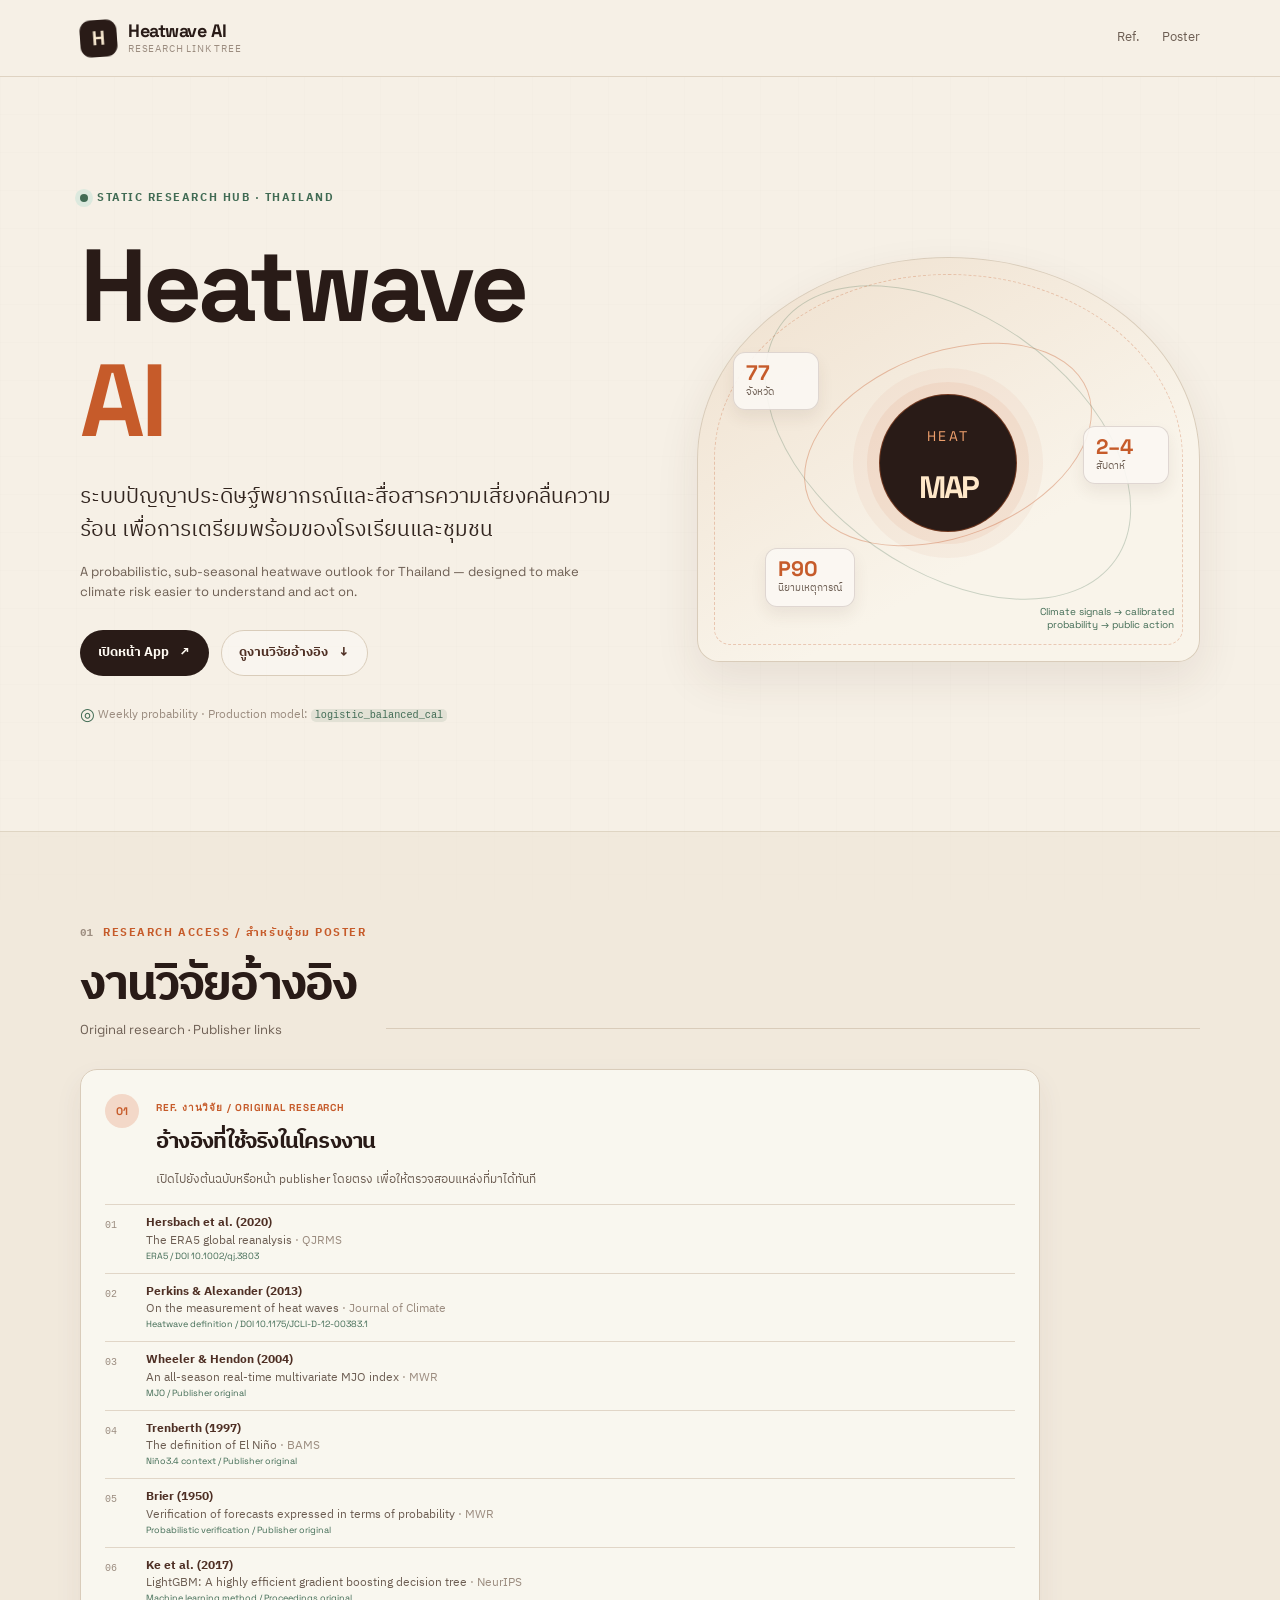
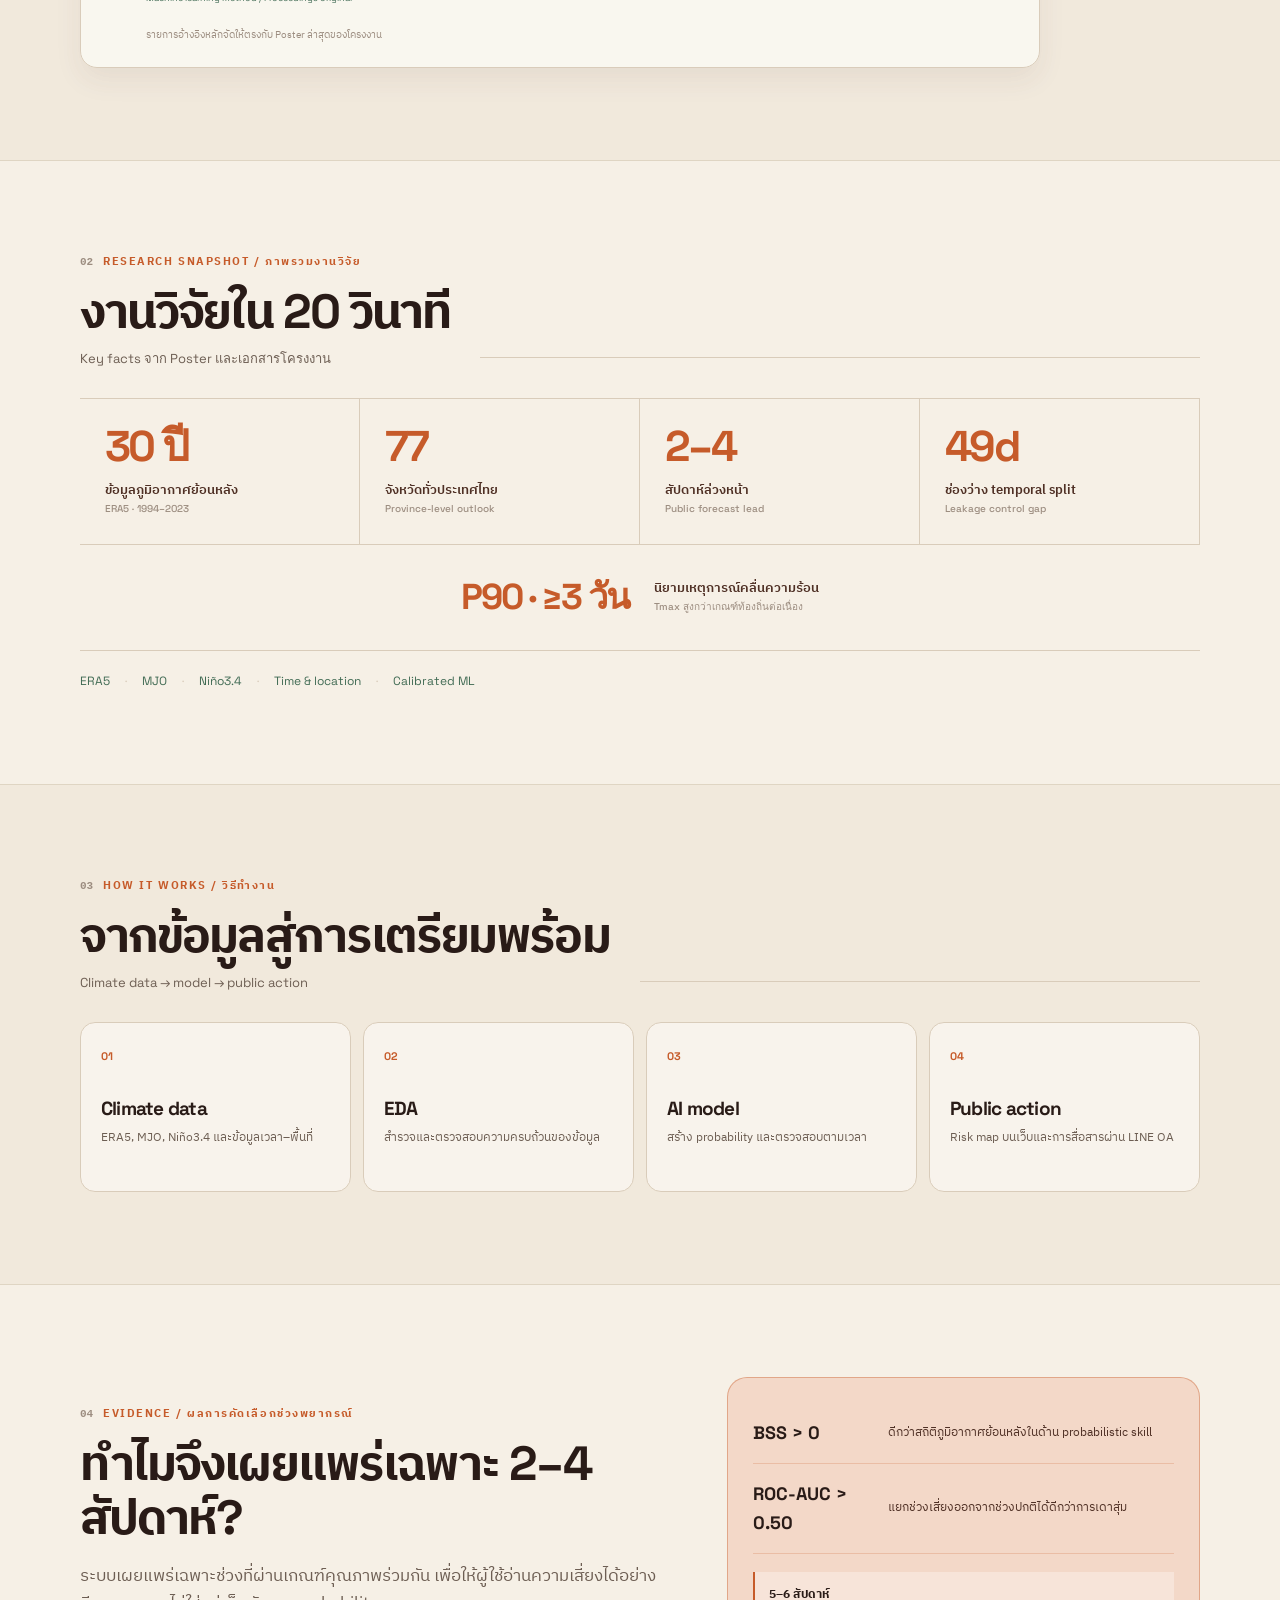
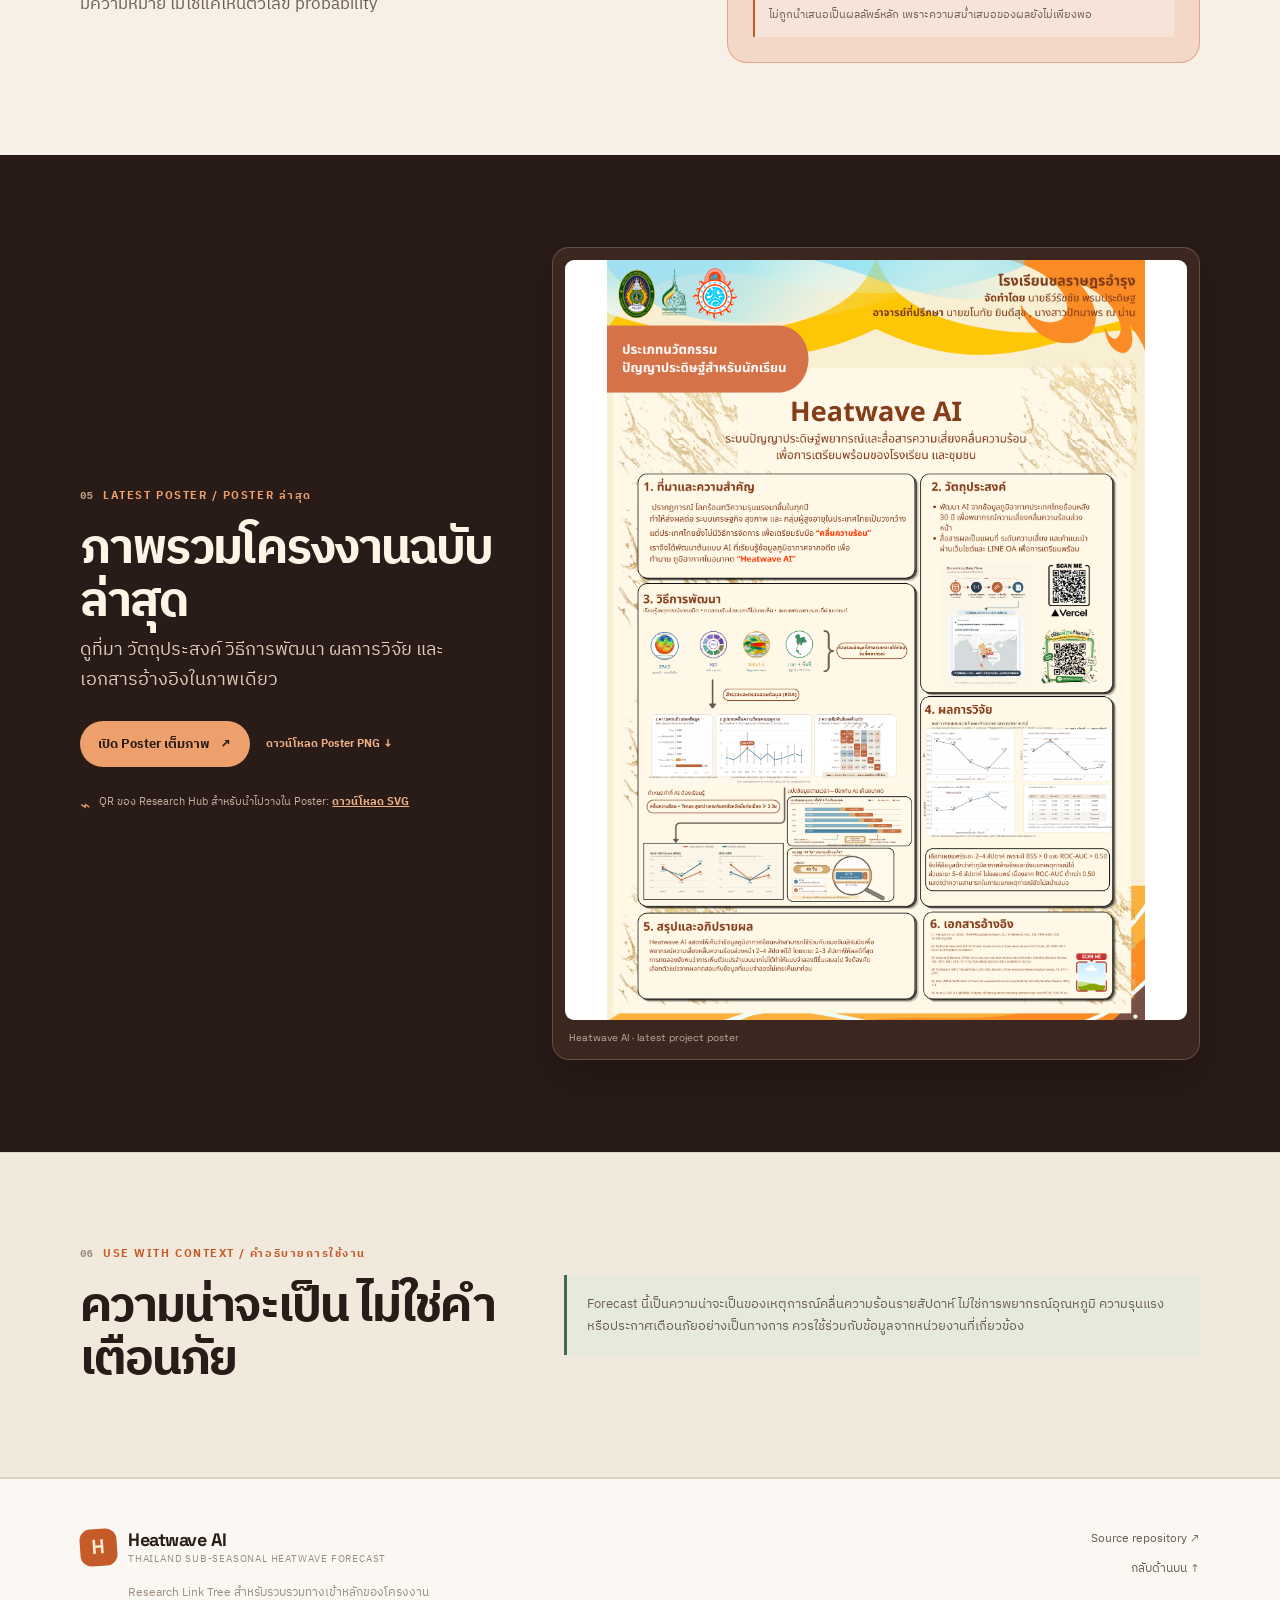
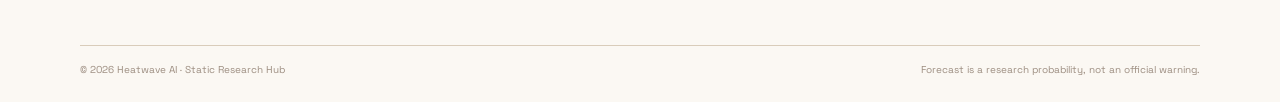
==== commit d7c10839: "Remove secondary quick access cards" ====
--- a/index.html
+++ b/index.html
@@ -22,8 +22,6 @@
       </a>
       <nav class="main-nav" aria-label="เมนูหลัก">
         <a href="#references">Ref.</a>
-        <a href="#app">App</a>
-        <a href="#line-oa">LINE OA</a>
         <a href="#poster">Poster</a>
       </nav>
     </div>
@@ -39,7 +37,7 @@
           <p class="hero-en">A probabilistic, sub-seasonal heatwave outlook for Thailand — designed to make climate risk easier to understand and act on.</p>
           <div class="hero-actions">
             <a class="button button-primary" href="https://heat-map-frontend.vercel.app/map" target="_blank" rel="noopener">เปิดหน้า App <span aria-hidden="true">↗</span></a>
-            <a class="button button-secondary" href="#quick-access">ดู 3 ทางเข้าหลัก <span aria-hidden="true">↓</span></a>
+            <a class="button button-secondary" href="#references">ดูงานวิจัยอ้างอิง <span aria-hidden="true">↓</span></a>
           </div>
           <div class="hero-note"><span aria-hidden="true">◎</span> Weekly probability · Production model: <code>logistic_balanced_cal</code></div>
         </div>
@@ -57,9 +55,9 @@
 
     <section class="quick-access section-pad section-tint" id="quick-access" aria-labelledby="quick-title">
       <div class="shell">
-        <div class="section-kicker"><span>01</span> Quick access / สำหรับผู้ชม Poster</div>
+        <div class="section-kicker"><span>01</span> Research access / สำหรับผู้ชม Poster</div>
         <div class="section-heading compact-heading">
-          <div><h2 id="quick-title">สามทางเข้าหลัก</h2><p>Original research · Vercel App · LINE Official Account</p></div>
+          <div><h2 id="quick-title">งานวิจัยอ้างอิง</h2><p>Original research · Publisher links</p></div>
           <span class="heading-rule" aria-hidden="true"></span>
         </div>
 
@@ -76,18 +74,6 @@
               <li><span class="reference-index">06</span><a class="reference-link" href="https://proceedings.neurips.cc/paper_files/paper/2017/hash/6449f44a102fde848669bdd9eb6b76fa-Abstract.html" target="_blank" rel="noopener"><strong>Ke et al. (2017)</strong><span>LightGBM: A highly efficient gradient boosting decision tree <em>· NeurIPS</em></span><small>Machine learning method / Proceedings original</small></a></li>
             </ol>
             <p class="reference-footnote">รายการอ้างอิงหลักจัดให้ตรงกับ Poster ล่าสุดของโครงงาน</p>
-          </article>
-
-          <article class="quick-card app-card" id="app">
-            <div class="app-compact-heading"><span class="quick-number">02</span><div><span class="quick-label">Product / Vercel</span><h3>HeatMAP App</h3></div></div>
-            <a class="button button-warm" href="https://heat-map-frontend.vercel.app/map" target="_blank" rel="noopener">เปิดบน Vercel <span aria-hidden="true">↗</span></a>
-          </article>
-
-          <article class="quick-card line-card" id="line-oa">
-            <div class="quick-card-heading"><span class="quick-number">03</span><div><span class="quick-label">LINE Official Account</span><h3>สแกนเพื่อเพิ่มเพื่อน</h3></div></div>
-            <img class="line-qr" src="assets/line-oa-promo.png" alt="ภาพ QR code สำหรับเพิ่มเพื่อน Heatwave AI LINE Official Account">
-            <p>สแกนเพื่อรับการแจ้งเตือนความเสี่ยงคลื่นความร้อนและคำแนะนำการเตรียมตัว</p>
-            <div class="line-downloads"><a href="assets/line-oa-promo.png" download>ดาวน์โหลดภาพ QR PNG <span aria-hidden="true">↓</span></a></div>
           </article>
         </div>
       </div>
@@ -160,7 +146,7 @@
   <footer class="site-footer">
     <div class="shell footer-grid">
       <div><a class="wordmark footer-wordmark" href="#top"><span class="wordmark-mark" aria-hidden="true">H</span><span><strong>Heatwave AI</strong><small>Thailand Sub-seasonal Heatwave Forecast</small></span></a><p class="footer-note">Research Link Tree สำหรับรวบรวมทางเข้าหลักของโครงงาน</p></div>
-      <div class="footer-links"><a href="https://github.com/MCTEEKUNG/DeepSeek_Heatwave" target="_blank" rel="noopener">Source repository ↗</a><a href="https://heat-map-frontend.vercel.app/map" target="_blank" rel="noopener">HeatMAP App ↗</a><a href="#top">กลับด้านบน ↑</a></div>
+      <div class="footer-links"><a href="https://github.com/MCTEEKUNG/DeepSeek_Heatwave" target="_blank" rel="noopener">Source repository ↗</a><a href="#top">กลับด้านบน ↑</a></div>
     </div>
     <div class="shell footer-bottom"><span>© 2026 Heatwave AI · Static Research Hub</span><span>Forecast is a research probability, not an official warning.</span></div>
   </footer>
--- a/styles.css
+++ b/styles.css
@@ -91,7 +91,7 @@
 .heading-rule { flex: 1; height: 1px; margin-bottom: 11px; background: var(--line); }
 .compact-heading { margin-bottom: 29px; }
 
-.quick-grid { display: grid; grid-template-columns: minmax(0, 1.48fr) minmax(240px, .76fr) minmax(240px, .76fr); gap: 15px; align-items: stretch; }
+.quick-grid { display: grid; grid-template-columns: minmax(0, 1fr); max-width: 960px; gap: 15px; align-items: stretch; }
 .quick-card { min-width: 0; padding: 24px; border: 1px solid var(--line); border-radius: 17px; background: rgba(251,248,243,.86); box-shadow: 0 12px 28px rgba(75,48,37,.07); }
 .quick-card-heading { display: grid; grid-template-columns: 38px 1fr; gap: 13px; align-items: start; }
 .quick-number { display: grid; width: 34px; height: 34px; place-items: center; border-radius: 50%; background: var(--orange-soft); color: var(--orange); font-family: "Space Grotesk", sans-serif; font-size: 11px; font-weight: 700; }
@@ -108,24 +108,8 @@
 .reference-link small { color: var(--green); font-family: "Space Grotesk", sans-serif; font-size: 9px; }
 .reference-link:hover strong, .reference-link:focus-visible strong { color: var(--orange); }
 .reference-footnote { margin: 13px 0 0 41px; color: var(--ink-faint); font-size: 10px; line-height: 1.45; }
-.app-card { align-self: start; display: grid; gap: 18px; padding: 18px 20px; background: var(--brown-dark); color: #f9eee1; }
-.app-card .quick-label { color: #ed9f6c; }
-.app-card .quick-number { background: rgba(237,159,108,.18); color: #edb185; }
-.app-card h3 { color: #fff4e5; }
-.app-compact-heading { display: grid; grid-template-columns: 34px 1fr; gap: 11px; align-items: center; }
-.app-compact-heading h3 { margin: 4px 0 0; font-size: 18px; }
-.app-card .button { width: 100%; min-height: 42px; padding: 8px 13px; }
 .button-warm { background: #ed9f6c; color: var(--brown-dark); }
 .button-warm:hover { background: #ffd1aa; }
-.line-card { display: flex; flex-direction: column; background: var(--green-soft); }
-.line-card .quick-label { color: var(--green); }
-.line-card .quick-number { background: #c5ddc9; color: var(--green); }
-.line-card h3 { color: #264b38; }
-.line-qr { width: min(100%, 238px); margin: 19px auto 15px; border: 8px solid #fff; border-radius: 10px; box-shadow: 0 8px 18px rgba(38,75,56,.12); }
-.line-card > p { margin: 0; color: #426550; font-size: 12px; line-height: 1.55; }
-.line-downloads { display: flex; flex-wrap: wrap; gap: 12px; margin-top: auto; padding-top: 18px; }
-.line-downloads a { color: var(--green); font-family: "Space Grotesk", sans-serif; font-size: 10px; font-weight: 700; text-decoration: none; }
-.line-downloads a:hover { color: var(--brown-dark); text-decoration: underline; text-underline-offset: 4px; }
 
 .fact-grid { display: grid; grid-template-columns: repeat(4, 1fr); border-block: 1px solid var(--line); }
 .fact-card { min-height: 145px; display: flex; flex-direction: column; justify-content: center; padding: 20px 25px; border-right: 1px solid var(--line); }
@@ -190,8 +174,6 @@
   .hero-grid, .poster-layout { grid-template-columns: 1fr; gap: 42px; }
   .hero-copy { max-width: 740px; }
   .hero-visual { max-width: 620px; width: 100%; margin-inline: auto; }
-  .quick-grid { grid-template-columns: 1fr 1fr; }
-  .quick-reference-card { grid-column: 1 / -1; }
   .results-layout { grid-template-columns: 1fr; gap: 32px; }
   .poster-copy { max-width: 700px; }
   .poster-frame { max-width: 720px; margin-inline: auto; }
@@ -217,7 +199,7 @@
   .hero-lede { width: calc(100% - 8px); max-width: 100%; font-size: 16px; word-break: break-all; }
   .hero-en { width: calc(100% - 8px); max-width: 100%; font-size: 12px; overflow-wrap: anywhere; }
   .hero-actions { display: grid; grid-template-columns: 1fr; }
-  .hero-actions .button, .app-card .button { width: 100%; }
+  .hero-actions .button { width: 100%; }
   .hero-visual { min-height: 320px; border-radius: 50% 50% 18px 18px; }
   .orbit-one { width: 240px; height: 150px; top: 76px; }
   .orbit-two { width: 320px; height: 205px; top: 50px; }
@@ -242,7 +224,6 @@
   .reference-link { font-size: 11px; }
   .reference-link strong { font-size: 11.5px; }
   .reference-link small { font-size: 8.5px; }
-  .line-qr { width: min(100%, 230px); }
   .fact-grid { grid-template-columns: 1fr 1fr; }
   .fact-card { min-height: 118px; padding: 18px 13px; border-bottom: 1px solid var(--line); }
   .fact-card:nth-child(2) { border-right: 0; }
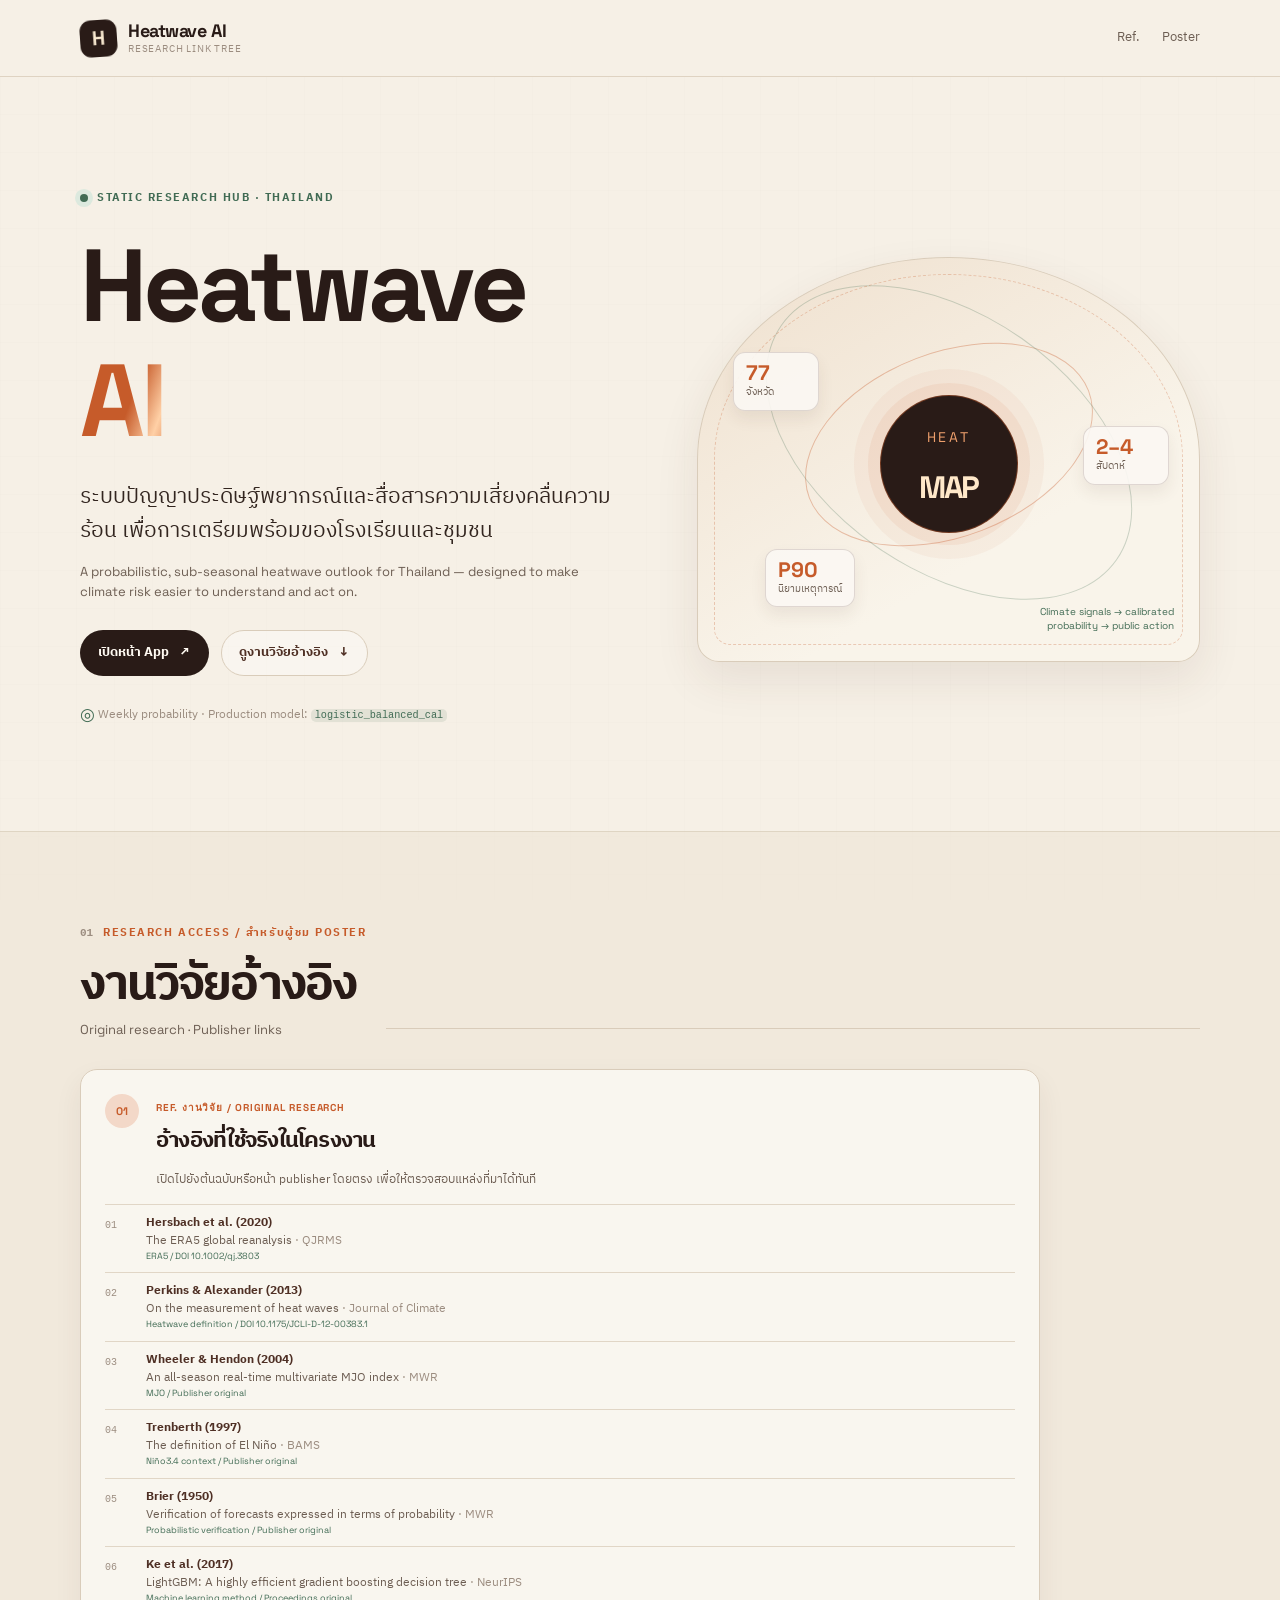
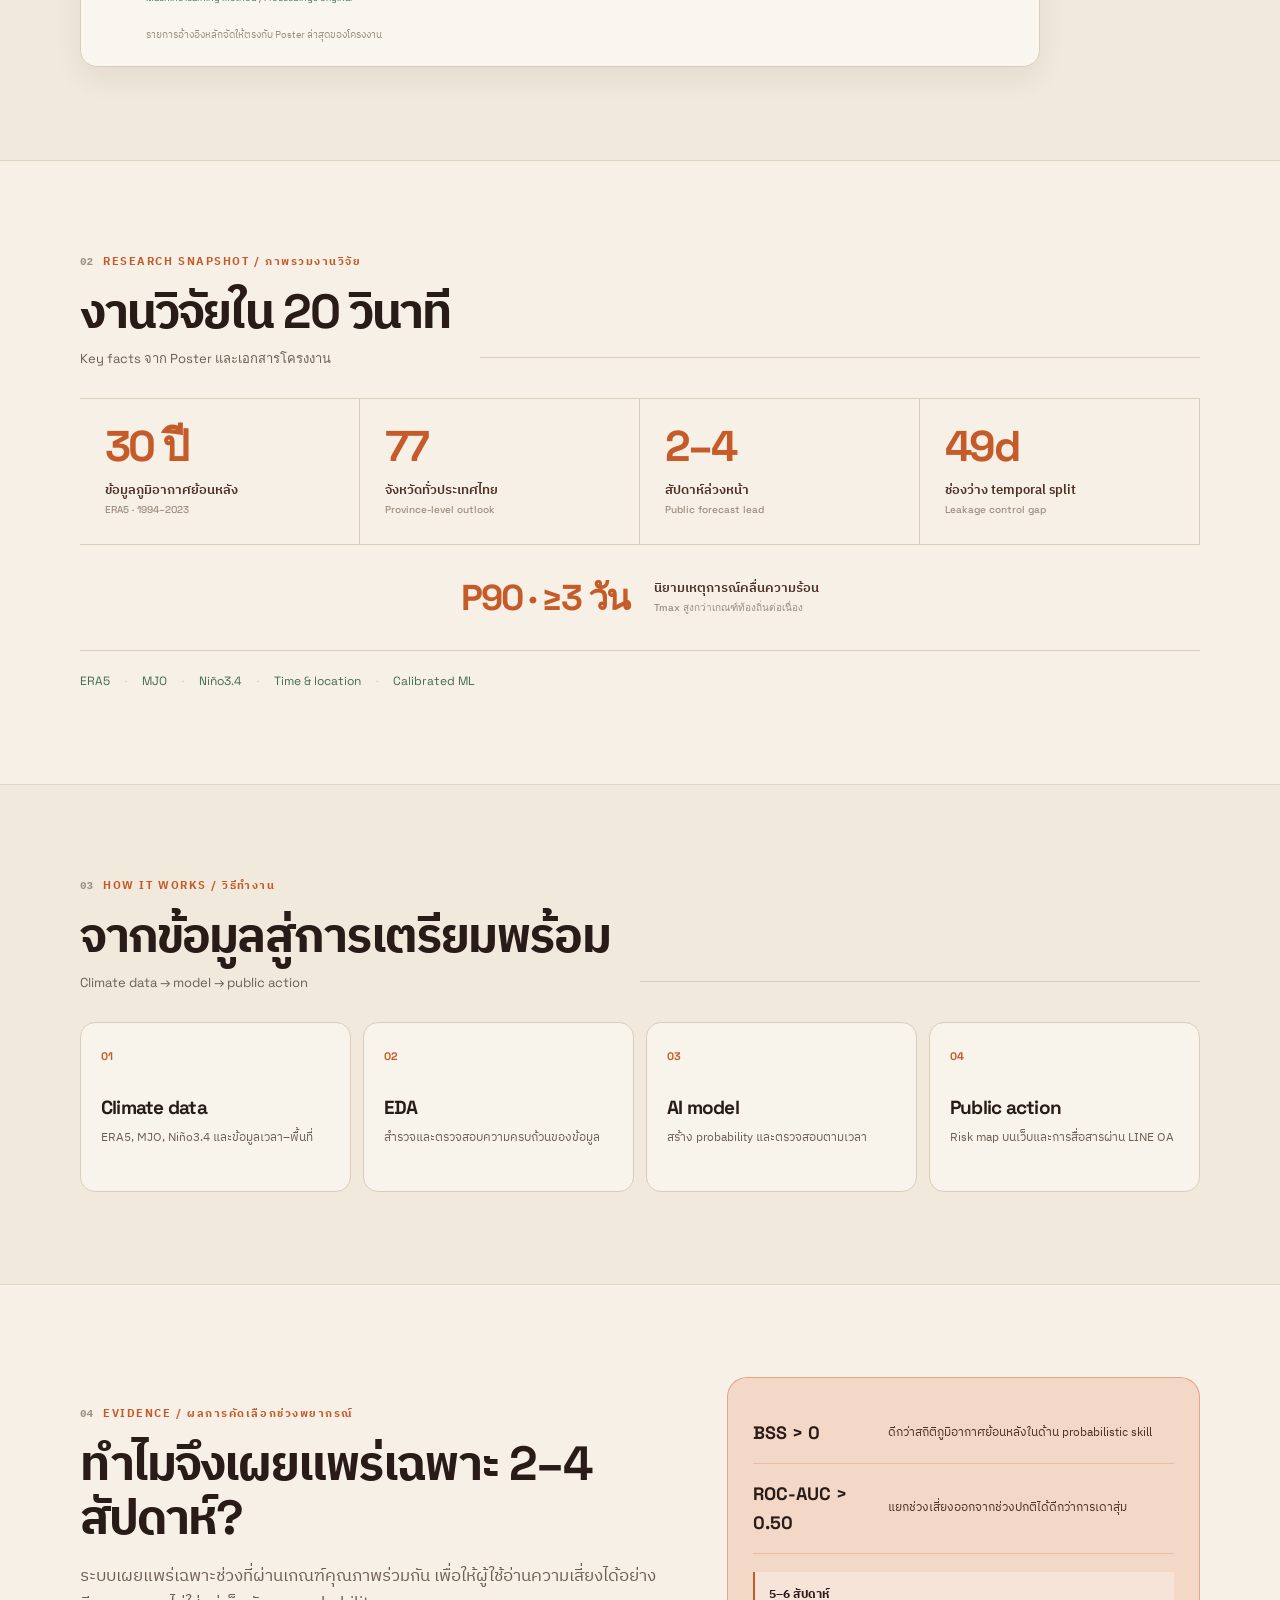
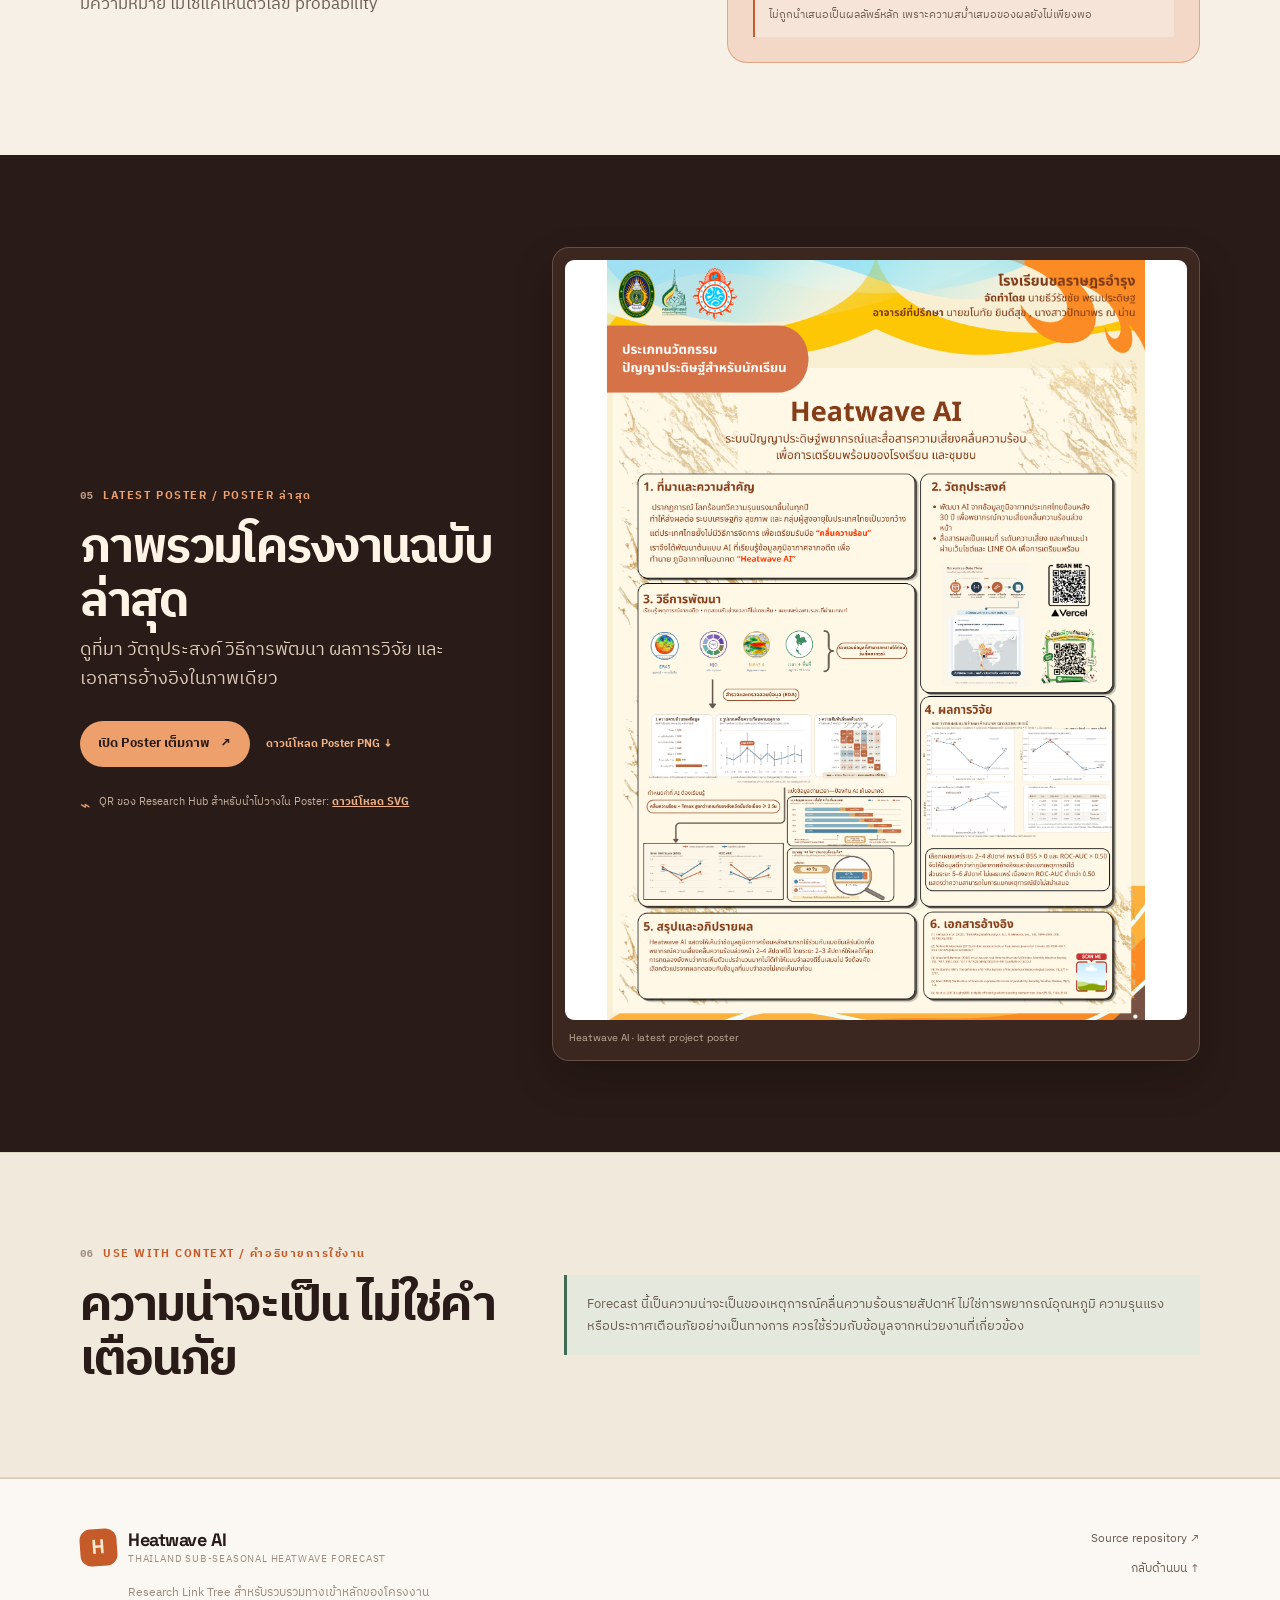
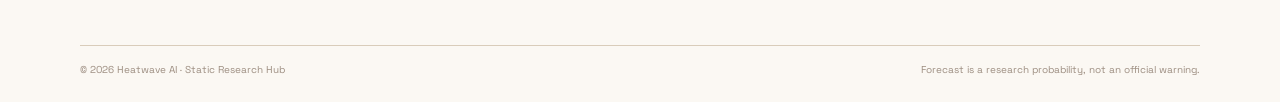
==== commit fb8f44bb: "Add React Bits inspired motion system" ====
--- a/index.html
+++ b/index.html
@@ -6,6 +6,7 @@
   <meta name="theme-color" content="#f6f0e6">
   <meta name="description" content="Heatwave AI — Research Link Tree สำหรับงานวิจัยการพยากรณ์และสื่อสารความเสี่ยงคลื่นความร้อนเพื่อโรงเรียนและชุมชน">
   <title>Heatwave AI · Research Link Tree</title>
+  <script>document.documentElement.classList.add('js');</script>
   <link rel="preconnect" href="https://fonts.googleapis.com">
   <link rel="preconnect" href="https://fonts.gstatic.com" crossorigin>
   <link href="https://fonts.googleapis.com/css2?family=IBM+Plex+Sans+Thai:wght@400;500;600;700&family=Space+Grotesk:wght@500;600;700&display=swap" rel="stylesheet">
@@ -31,17 +32,17 @@
     <section class="hero section-pad" id="top" aria-labelledby="hero-title">
       <div class="shell hero-grid">
         <div class="hero-copy">
-          <div class="eyebrow"><span class="status-dot" aria-hidden="true"></span> Static Research Hub · Thailand</div>
-          <h1 id="hero-title"><span class="hero-title-word">Heatwave</span><span class="hero-title-word hero-title-accent">AI</span></h1>
-          <p class="hero-lede">ระบบปัญญาประดิษฐ์พยากรณ์และสื่อสารความเสี่ยงคลื่นความร้อน เพื่อการเตรียมพร้อมของโรงเรียนและชุมชน</p>
-          <p class="hero-en">A probabilistic, sub-seasonal heatwave outlook for Thailand — designed to make climate risk easier to understand and act on.</p>
-          <div class="hero-actions">
-            <a class="button button-primary" href="https://heat-map-frontend.vercel.app/map" target="_blank" rel="noopener">เปิดหน้า App <span aria-hidden="true">↗</span></a>
-            <a class="button button-secondary" href="#references">ดูงานวิจัยอ้างอิง <span aria-hidden="true">↓</span></a>
+          <div class="eyebrow reveal"><span class="status-dot" aria-hidden="true"></span> Static Research Hub · Thailand</div>
+          <h1 class="hero-title reveal" id="hero-title"><span class="hero-title-word">Heatwave</span><span class="hero-title-word hero-title-accent shiny-text">AI</span></h1>
+          <p class="hero-lede reveal">ระบบปัญญาประดิษฐ์พยากรณ์และสื่อสารความเสี่ยงคลื่นความร้อน เพื่อการเตรียมพร้อมของโรงเรียนและชุมชน</p>
+          <p class="hero-en reveal">A probabilistic, sub-seasonal heatwave outlook for Thailand — designed to make climate risk easier to understand and act on.</p>
+          <div class="hero-actions reveal">
+            <a class="button button-primary" data-magnet data-spark href="https://heat-map-frontend.vercel.app/map" target="_blank" rel="noopener">เปิดหน้า App <span aria-hidden="true">↗</span></a>
+            <a class="button button-secondary" data-spark href="#references">ดูงานวิจัยอ้างอิง <span aria-hidden="true">↓</span></a>
           </div>
-          <div class="hero-note"><span aria-hidden="true">◎</span> Weekly probability · Production model: <code>logistic_balanced_cal</code></div>
+          <div class="hero-note reveal"><span aria-hidden="true">◎</span> Weekly probability · Production model: <code>logistic_balanced_cal</code></div>
         </div>
-        <div class="hero-visual" aria-label="ภาพประกอบโครงสร้างการพยากรณ์">
+        <div class="hero-visual spotlight-card reveal reveal-scale" aria-label="ภาพประกอบโครงสร้างการพยากรณ์">
           <div class="orbit orbit-one"></div>
           <div class="orbit orbit-two"></div>
           <div class="heat-core"><span>HEAT</span><strong>MAP</strong></div>
@@ -55,23 +56,23 @@
 
     <section class="quick-access section-pad section-tint" id="quick-access" aria-labelledby="quick-title">
       <div class="shell">
-        <div class="section-kicker"><span>01</span> Research access / สำหรับผู้ชม Poster</div>
-        <div class="section-heading compact-heading">
+        <div class="section-kicker reveal"><span>01</span> Research access / สำหรับผู้ชม Poster</div>
+        <div class="section-heading compact-heading reveal">
           <div><h2 id="quick-title">งานวิจัยอ้างอิง</h2><p>Original research · Publisher links</p></div>
           <span class="heading-rule" aria-hidden="true"></span>
         </div>
 
         <div class="quick-grid">
-          <article class="quick-card quick-reference-card" id="references">
+          <article class="quick-card quick-reference-card spotlight-card reveal" id="references">
             <div class="quick-card-heading"><span class="quick-number">01</span><div><span class="quick-label">Ref. งานวิจัย / Original Research</span><h3>อ้างอิงที่ใช้จริงในโครงงาน</h3></div></div>
             <p class="quick-intro">เปิดไปยังต้นฉบับหรือหน้า publisher โดยตรง เพื่อให้ตรวจสอบแหล่งที่มาได้ทันที</p>
             <ol class="reference-list">
-              <li><span class="reference-index">01</span><a class="reference-link" href="https://doi.org/10.1002/qj.3803" target="_blank" rel="noopener"><strong>Hersbach et al. (2020)</strong><span>The ERA5 global reanalysis <em>· QJRMS</em></span><small>ERA5 / DOI 10.1002/qj.3803</small></a></li>
-              <li><span class="reference-index">02</span><a class="reference-link" href="https://doi.org/10.1175/JCLI-D-12-00383.1" target="_blank" rel="noopener"><strong>Perkins &amp; Alexander (2013)</strong><span>On the measurement of heat waves <em>· Journal of Climate</em></span><small>Heatwave definition / DOI 10.1175/JCLI-D-12-00383.1</small></a></li>
-              <li><span class="reference-index">03</span><a class="reference-link" href="https://journals.ametsoc.org/view/journals/mwre/132/8/1520-0493_2004_132_1917_aarmmi_2.0.co_2.xml" target="_blank" rel="noopener"><strong>Wheeler &amp; Hendon (2004)</strong><span>An all-season real-time multivariate MJO index <em>· MWR</em></span><small>MJO / Publisher original</small></a></li>
-              <li><span class="reference-index">04</span><a class="reference-link" href="https://journals.ametsoc.org/view/journals/bams/78/12/1520-0477_1997_078_2771_tdoeno_2_0_co_2.xml" target="_blank" rel="noopener"><strong>Trenberth (1997)</strong><span>The definition of El Niño <em>· BAMS</em></span><small>Niño3.4 context / Publisher original</small></a></li>
-              <li><span class="reference-index">05</span><a class="reference-link" href="https://journals.ametsoc.org/view/journals/mwre/78/1/1520-0493_1950_078_0001_vofeit_2_0_co_2.xml" target="_blank" rel="noopener"><strong>Brier (1950)</strong><span>Verification of forecasts expressed in terms of probability <em>· MWR</em></span><small>Probabilistic verification / Publisher original</small></a></li>
-              <li><span class="reference-index">06</span><a class="reference-link" href="https://proceedings.neurips.cc/paper_files/paper/2017/hash/6449f44a102fde848669bdd9eb6b76fa-Abstract.html" target="_blank" rel="noopener"><strong>Ke et al. (2017)</strong><span>LightGBM: A highly efficient gradient boosting decision tree <em>· NeurIPS</em></span><small>Machine learning method / Proceedings original</small></a></li>
+              <li class="reveal" data-delay="40"><span class="reference-index">01</span><a class="reference-link" data-spark href="https://doi.org/10.1002/qj.3803" target="_blank" rel="noopener"><strong>Hersbach et al. (2020)</strong><span>The ERA5 global reanalysis <em>· QJRMS</em></span><small>ERA5 / DOI 10.1002/qj.3803</small></a></li>
+              <li class="reveal" data-delay="90"><span class="reference-index">02</span><a class="reference-link" data-spark href="https://doi.org/10.1175/JCLI-D-12-00383.1" target="_blank" rel="noopener"><strong>Perkins &amp; Alexander (2013)</strong><span>On the measurement of heat waves <em>· Journal of Climate</em></span><small>Heatwave definition / DOI 10.1175/JCLI-D-12-00383.1</small></a></li>
+              <li class="reveal" data-delay="140"><span class="reference-index">03</span><a class="reference-link" data-spark href="https://journals.ametsoc.org/view/journals/mwre/132/8/1520-0493_2004_132_1917_aarmmi_2.0.co_2.xml" target="_blank" rel="noopener"><strong>Wheeler &amp; Hendon (2004)</strong><span>An all-season real-time multivariate MJO index <em>· MWR</em></span><small>MJO / Publisher original</small></a></li>
+              <li class="reveal" data-delay="190"><span class="reference-index">04</span><a class="reference-link" data-spark href="https://journals.ametsoc.org/view/journals/bams/78/12/1520-0477_1997_078_2771_tdoeno_2_0_co_2.xml" target="_blank" rel="noopener"><strong>Trenberth (1997)</strong><span>The definition of El Niño <em>· BAMS</em></span><small>Niño3.4 context / Publisher original</small></a></li>
+              <li class="reveal" data-delay="240"><span class="reference-index">05</span><a class="reference-link" data-spark href="https://journals.ametsoc.org/view/journals/mwre/78/1/1520-0493_1950_078_0001_vofeit_2_0_co_2.xml" target="_blank" rel="noopener"><strong>Brier (1950)</strong><span>Verification of forecasts expressed in terms of probability <em>· MWR</em></span><small>Probabilistic verification / Publisher original</small></a></li>
+              <li class="reveal" data-delay="290"><span class="reference-index">06</span><a class="reference-link" data-spark href="https://proceedings.neurips.cc/paper_files/paper/2017/hash/6449f44a102fde848669bdd9eb6b76fa-Abstract.html" target="_blank" rel="noopener"><strong>Ke et al. (2017)</strong><span>LightGBM: A highly efficient gradient boosting decision tree <em>· NeurIPS</em></span><small>Machine learning method / Proceedings original</small></a></li>
             </ol>
             <p class="reference-footnote">รายการอ้างอิงหลักจัดให้ตรงกับ Poster ล่าสุดของโครงงาน</p>
           </article>
@@ -81,28 +82,28 @@
 
     <section class="section-pad" id="snapshot" aria-labelledby="snapshot-title">
       <div class="shell">
-        <div class="section-kicker"><span>02</span> Research snapshot / ภาพรวมงานวิจัย</div>
-        <div class="section-heading compact-heading"><div><h2 id="snapshot-title">งานวิจัยใน 20 วินาที</h2><p>Key facts จาก Poster และเอกสารโครงงาน</p></div><span class="heading-rule" aria-hidden="true"></span></div>
+        <div class="section-kicker reveal"><span>02</span> Research snapshot / ภาพรวมงานวิจัย</div>
+        <div class="section-heading compact-heading reveal"><div><h2 id="snapshot-title">งานวิจัยใน 20 วินาที</h2><p>Key facts จาก Poster และเอกสารโครงงาน</p></div><span class="heading-rule" aria-hidden="true"></span></div>
         <div class="fact-grid snapshot-grid">
-          <article class="fact-card"><span class="fact-value">30 ปี</span><span class="fact-label">ข้อมูลภูมิอากาศย้อนหลัง<br><small>ERA5 · 1994–2023</small></span></article>
-          <article class="fact-card"><span class="fact-value">77</span><span class="fact-label">จังหวัดทั่วประเทศไทย<br><small>Province-level outlook</small></span></article>
-          <article class="fact-card"><span class="fact-value">2–4</span><span class="fact-label">สัปดาห์ล่วงหน้า<br><small>Public forecast lead</small></span></article>
-          <article class="fact-card"><span class="fact-value">49d</span><span class="fact-label">ช่องว่าง temporal split<br><small>Leakage control gap</small></span></article>
-          <article class="fact-card fact-card-wide"><span class="fact-value fact-value-small">P90 · ≥3 วัน</span><span class="fact-label">นิยามเหตุการณ์คลื่นความร้อน<br><small>Tmax สูงกว่าเกณฑ์ท้องถิ่นต่อเนื่อง</small></span></article>
+          <article class="fact-card spotlight-card reveal" data-delay="50"><span class="fact-value">30 ปี</span><span class="fact-label">ข้อมูลภูมิอากาศย้อนหลัง<br><small>ERA5 · 1994–2023</small></span></article>
+          <article class="fact-card spotlight-card reveal" data-delay="100"><span class="fact-value">77</span><span class="fact-label">จังหวัดทั่วประเทศไทย<br><small>Province-level outlook</small></span></article>
+          <article class="fact-card spotlight-card reveal" data-delay="150"><span class="fact-value">2–4</span><span class="fact-label">สัปดาห์ล่วงหน้า<br><small>Public forecast lead</small></span></article>
+          <article class="fact-card spotlight-card reveal" data-delay="200"><span class="fact-value">49d</span><span class="fact-label">ช่องว่าง temporal split<br><small>Leakage control gap</small></span></article>
+          <article class="fact-card fact-card-wide spotlight-card reveal" data-delay="250"><span class="fact-value fact-value-small">P90 · ≥3 วัน</span><span class="fact-label">นิยามเหตุการณ์คลื่นความร้อน<br><small>Tmax สูงกว่าเกณฑ์ท้องถิ่นต่อเนื่อง</small></span></article>
         </div>
-        <div class="signal-strip" aria-label="ตัวแปรสำคัญในงานวิจัย"><span>ERA5</span><i aria-hidden="true">·</i><span>MJO</span><i aria-hidden="true">·</i><span>Niño3.4</span><i aria-hidden="true">·</i><span>Time &amp; location</span><i aria-hidden="true">·</i><span>Calibrated ML</span></div>
+        <div class="signal-strip reveal" aria-label="ตัวแปรสำคัญในงานวิจัย"><span>ERA5</span><i aria-hidden="true">·</i><span>MJO</span><i aria-hidden="true">·</i><span>Niño3.4</span><i aria-hidden="true">·</i><span>Time &amp; location</span><i aria-hidden="true">·</i><span>Calibrated ML</span></div>
       </div>
     </section>
 
     <section class="section-pad section-tint" id="how-it-works" aria-labelledby="flow-title">
       <div class="shell">
-        <div class="section-kicker"><span>03</span> How it works / วิธีทำงาน</div>
-        <div class="section-heading compact-heading"><div><h2 id="flow-title">จากข้อมูลสู่การเตรียมพร้อม</h2><p>Climate data → model → public action</p></div><span class="heading-rule" aria-hidden="true"></span></div>
+        <div class="section-kicker reveal"><span>03</span> How it works / วิธีทำงาน</div>
+        <div class="section-heading compact-heading reveal"><div><h2 id="flow-title">จากข้อมูลสู่การเตรียมพร้อม</h2><p>Climate data → model → public action</p></div><span class="heading-rule" aria-hidden="true"></span></div>
         <div class="flow-grid">
-          <article class="flow-step"><span>01</span><h3>Climate data</h3><p>ERA5, MJO, Niño3.4 และข้อมูลเวลา–พื้นที่</p></article>
-          <article class="flow-step"><span>02</span><h3>EDA</h3><p>สำรวจและตรวจสอบความครบถ้วนของข้อมูล</p></article>
-          <article class="flow-step"><span>03</span><h3>AI model</h3><p>สร้าง probability และตรวจสอบตามเวลา</p></article>
-          <article class="flow-step"><span>04</span><h3>Public action</h3><p>Risk map บนเว็บและการสื่อสารผ่าน LINE OA</p></article>
+          <article class="flow-step spotlight-card reveal" data-delay="50"><span>01</span><h3>Climate data</h3><p>ERA5, MJO, Niño3.4 และข้อมูลเวลา–พื้นที่</p></article>
+          <article class="flow-step spotlight-card reveal" data-delay="100"><span>02</span><h3>EDA</h3><p>สำรวจและตรวจสอบความครบถ้วนของข้อมูล</p></article>
+          <article class="flow-step spotlight-card reveal" data-delay="150"><span>03</span><h3>AI model</h3><p>สร้าง probability และตรวจสอบตามเวลา</p></article>
+          <article class="flow-step spotlight-card reveal" data-delay="200"><span>04</span><h3>Public action</h3><p>Risk map บนเว็บและการสื่อสารผ่าน LINE OA</p></article>
         </div>
       </div>
     </section>
@@ -110,11 +111,11 @@
     <section class="section-pad" id="results" aria-labelledby="results-title">
       <div class="shell results-layout">
         <div>
-          <div class="section-kicker"><span>04</span> Evidence / ผลการคัดเลือกช่วงพยากรณ์</div>
+          <div class="section-kicker reveal"><span>04</span> Evidence / ผลการคัดเลือกช่วงพยากรณ์</div>
           <h2 id="results-title">ทำไมจึงเผยแพร่เฉพาะ 2–4 สัปดาห์?</h2>
           <p class="lead-paragraph">ระบบเผยแพร่เฉพาะช่วงที่ผ่านเกณฑ์คุณภาพร่วมกัน เพื่อให้ผู้ใช้อ่านความเสี่ยงได้อย่างมีความหมาย ไม่ใช่แค่เห็นตัวเลข probability</p>
         </div>
-        <div class="criteria-card">
+        <div class="criteria-card spotlight-card reveal reveal-scale">
           <div class="criteria-row"><span class="criteria-mark">BSS &gt; 0</span><p>ดีกว่าสถิติภูมิอากาศย้อนหลังในด้าน probabilistic skill</p></div>
           <div class="criteria-row"><span class="criteria-mark">ROC-AUC &gt; 0.50</span><p>แยกช่วงเสี่ยงออกจากช่วงปกติได้ดีกว่าการเดาสุ่ม</p></div>
           <div class="criteria-note"><strong>5–6 สัปดาห์</strong><span>ไม่ถูกนำเสนอเป็นผลลัพธ์หลัก เพราะความสม่ำเสมอของผลยังไม่เพียงพอ</span></div>
@@ -124,21 +125,21 @@
 
     <section class="section-pad section-dark" id="poster" aria-labelledby="poster-title">
       <div class="shell poster-layout">
-        <div class="poster-copy">
+        <div class="poster-copy reveal">
           <div class="section-kicker section-kicker-dark"><span>05</span> Latest poster / Poster ล่าสุด</div>
           <h2 id="poster-title">ภาพรวมโครงงานฉบับล่าสุด</h2>
           <p class="lead-paragraph">ดูที่มา วัตถุประสงค์ วิธีการพัฒนา ผลการวิจัย และเอกสารอ้างอิงในภาพเดียว</p>
-          <div class="poster-actions"><a class="button button-warm" href="assets/poster-latest.png" target="_blank" rel="noopener">เปิด Poster เต็มภาพ <span aria-hidden="true">↗</span></a><a class="poster-download" href="assets/poster-latest.png" download>ดาวน์โหลด Poster PNG <span aria-hidden="true">↓</span></a></div>
+          <div class="poster-actions"><a class="button button-warm" data-magnet data-spark href="assets/poster-latest.png" target="_blank" rel="noopener">เปิด Poster เต็มภาพ <span aria-hidden="true">↗</span></a><a class="poster-download" data-spark href="assets/poster-latest.png" download>ดาวน์โหลด Poster PNG <span aria-hidden="true">↓</span></a></div>
           <div class="poster-qr-note"><span aria-hidden="true">⌁</span><span>QR ของ Research Hub สำหรับนำไปวางใน Poster: <a href="assets/qr-research-hub.svg" download>ดาวน์โหลด SVG</a></span></div>
         </div>
-        <figure class="poster-frame"><img src="assets/poster-latest.png" alt="Poster ล่าสุดของ Heatwave AI ระบบปัญญาประดิษฐ์พยากรณ์และสื่อสารความเสี่ยงคลื่นความร้อน"><figcaption>Heatwave AI · latest project poster</figcaption></figure>
+        <figure class="poster-frame spotlight-card reveal reveal-scale"><img src="assets/poster-latest.png" alt="Poster ล่าสุดของ Heatwave AI ระบบปัญญาประดิษฐ์พยากรณ์และสื่อสารความเสี่ยงคลื่นความร้อน"><figcaption>Heatwave AI · latest project poster</figcaption></figure>
       </div>
     </section>
 
     <section class="section-pad section-tint" id="disclaimer" aria-labelledby="disclaimer-title">
       <div class="shell disclaimer-layout">
-        <div><div class="section-kicker"><span>06</span> Use with context / คำอธิบายการใช้งาน</div><h2 id="disclaimer-title">ความน่าจะเป็น ไม่ใช่คำเตือนภัย</h2></div>
-        <p>Forecast นี้เป็นความน่าจะเป็นของเหตุการณ์คลื่นความร้อนรายสัปดาห์ ไม่ใช่การพยากรณ์อุณหภูมิ ความรุนแรง หรือประกาศเตือนภัยอย่างเป็นทางการ ควรใช้ร่วมกับข้อมูลจากหน่วยงานที่เกี่ยวข้อง</p>
+        <div class="reveal"><div class="section-kicker"><span>06</span> Use with context / คำอธิบายการใช้งาน</div><h2 id="disclaimer-title">ความน่าจะเป็น ไม่ใช่คำเตือนภัย</h2></div>
+        <p class="reveal">Forecast นี้เป็นความน่าจะเป็นของเหตุการณ์คลื่นความร้อนรายสัปดาห์ ไม่ใช่การพยากรณ์อุณหภูมิ ความรุนแรง หรือประกาศเตือนภัยอย่างเป็นทางการ ควรใช้ร่วมกับข้อมูลจากหน่วยงานที่เกี่ยวข้อง</p>
       </div>
     </section>
   </main>
@@ -150,5 +151,6 @@
     </div>
     <div class="shell footer-bottom"><span>© 2026 Heatwave AI · Static Research Hub</span><span>Forecast is a research probability, not an official warning.</span></div>
   </footer>
+  <script src="script.js" defer></script>
 </body>
 </html>
--- a/styles.css
+++ b/styles.css
@@ -13,6 +13,7 @@
   --green: #416b54;
   --green-soft: #dce9de;
   --shadow: 0 18px 45px rgba(75, 48, 37, .09);
+  --ease-expressive: cubic-bezier(.22, 1, .36, 1);
   --radius: 20px;
   --shell: 1120px;
 }
@@ -34,6 +35,18 @@
 .skip-link { position: absolute; left: 16px; top: -80px; z-index: 20; background: var(--brown-dark); color: #fff; padding: 10px 16px; border-radius: 0 0 8px 8px; text-decoration: none; }
 .skip-link:focus { top: 0; }
 
+.js .reveal { opacity: 0; transform: translateY(24px); filter: blur(6px); transition: opacity .78s var(--ease-expressive) var(--delay, 0ms), transform .78s var(--ease-expressive) var(--delay, 0ms), filter .78s var(--ease-expressive) var(--delay, 0ms); will-change: opacity, transform, filter; }
+.js .reveal-scale { transform: translateY(20px) scale(.97); }
+.js .reveal.is-visible { opacity: 1; transform: none; filter: none; }
+
+.spotlight-card { position: relative; isolation: isolate; overflow: hidden; }
+.spotlight-card::before { position: absolute; z-index: 0; inset: 0; content: ""; pointer-events: none; opacity: 0; background: radial-gradient(260px circle at var(--spotlight-x, 50%) var(--spotlight-y, 50%), rgba(255, 210, 165, .28), transparent 68%); transition: opacity .4s ease; }
+.spotlight-card:hover::before, .spotlight-card:focus-within::before { opacity: 1; }
+.spotlight-card:not(.hero-visual) > * { position: relative; z-index: 1; }
+
+[data-spark] { position: relative; overflow: hidden; }
+.click-spark-dot { position: absolute; z-index: 3; width: 8px; height: 8px; border-radius: 50%; pointer-events: none; background: #fff1db; box-shadow: 0 0 0 6px rgba(255,241,219,.18), 0 0 20px rgba(255,190,133,.75); transform: translate(-50%, -50%) scale(0); animation: clickSpark .62s var(--ease-expressive) forwards; }
+
 .site-header { position: sticky; top: 0; z-index: 10; background: rgba(246,240,230,.92); border-bottom: 1px solid rgba(217,204,186,.82); backdrop-filter: blur(16px); }
 .header-inner { min-width: 0; min-height: 76px; display: flex; align-items: center; justify-content: space-between; gap: 28px; }
 .wordmark { display: inline-flex; align-items: center; gap: 11px; color: var(--brown-dark); text-decoration: none; }
@@ -55,6 +68,7 @@
 h1 em { color: var(--orange); font-style: normal; }
 .hero-title-word + .hero-title-word::before { content: " "; }
 .hero-title-accent { color: var(--orange); }
+.shiny-text { color: transparent; background: linear-gradient(110deg, var(--orange) 32%, #ffd0a6 47%, var(--orange) 62%); background-size: 220% 100%; -webkit-background-clip: text; background-clip: text; animation: textShine 7s ease-in-out infinite; }
 .hero-lede { max-width: 620px; margin-bottom: 14px; color: var(--ink); font-size: 21px; line-height: 1.6; overflow-wrap: anywhere; }
 .hero-en { max-width: 590px; margin-bottom: 28px; color: var(--ink-soft); font-family: "Space Grotesk", sans-serif; font-size: 13px; line-height: 1.55; overflow-wrap: anywhere; }
 .hero-actions { display: flex; flex-wrap: wrap; gap: 12px; }
@@ -70,9 +84,9 @@
 .hero-visual { position: relative; min-height: 405px; border: 1px solid var(--line); border-radius: 50% 50% 22px 22px; background: radial-gradient(circle at 50% 45%, #f4d6bd 0 10%, transparent 10.4%), linear-gradient(150deg, #efe0ce, #f9f4ea 67%); box-shadow: var(--shadow); overflow: hidden; }
 .hero-visual::after { content: ""; position: absolute; inset: 16px; border: 1px dashed rgba(198,91,42,.28); border-radius: 50% 50% 16px 16px; }
 .orbit { position: absolute; border: 1px solid rgba(198,91,42,.35); border-radius: 50%; transform: rotate(-21deg); }
-.orbit-one { width: 300px; height: 185px; left: 50%; top: 94px; translate: -50% 0; }
-.orbit-two { width: 410px; height: 255px; left: 50%; top: 57px; translate: -50% 0; transform: rotate(35deg); border-color: rgba(65,107,84,.26); }
-.heat-core { position: absolute; z-index: 2; left: 50%; top: 51%; translate: -50% -50%; display: grid; place-items: center; width: 138px; height: 138px; border: 1px solid rgba(198,91,42,.45); border-radius: 50%; background: var(--brown-dark); color: #ffe8c9; box-shadow: 0 0 0 12px rgba(198,91,42,.08), 0 0 0 26px rgba(198,91,42,.05); line-height: 1; }
+.orbit-one { width: 300px; height: 185px; left: 50%; top: 94px; translate: -50% 0; animation: orbitDrift 14s linear infinite; }
+.orbit-two { width: 410px; height: 255px; left: 50%; top: 57px; translate: -50% 0; transform: rotate(35deg); border-color: rgba(65,107,84,.26); animation: orbitDriftReverse 18s linear infinite; }
+.heat-core { position: absolute; z-index: 2; left: 50%; top: 51%; translate: -50% -50%; display: grid; place-items: center; width: 138px; height: 138px; border: 1px solid rgba(198,91,42,.45); border-radius: 50%; background: var(--brown-dark); color: #ffe8c9; box-shadow: 0 0 0 12px rgba(198,91,42,.08), 0 0 0 26px rgba(198,91,42,.05); line-height: 1; animation: heatPulse 4.6s ease-in-out infinite; }
 .heat-core span { margin-top: 6px; color: #ed9f6c; font-family: "Space Grotesk", sans-serif; font-size: 14px; letter-spacing: .18em; }
 .heat-core strong { margin-top: -28px; font-family: "Space Grotesk", sans-serif; font-size: 31px; letter-spacing: -.08em; }
 .signal { position: absolute; z-index: 3; display: grid; gap: 1px; min-width: 86px; padding: 9px 12px; border: 1px solid rgba(79,48,37,.16); border-radius: 12px; background: rgba(251,248,243,.9); box-shadow: 0 8px 16px rgba(75,48,37,.08); }
@@ -168,6 +182,28 @@
 .footer-links a { color: var(--ink-soft); font-size: 12px; text-decoration: none; }
 .footer-links a:hover { color: var(--orange); }
 .footer-bottom { display: flex; justify-content: space-between; gap: 20px; margin-top: 42px; padding-top: 16px; border-top: 1px solid var(--line); color: var(--ink-faint); font-family: "Space Grotesk", sans-serif; font-size: 10px; }
+
+@keyframes textShine {
+  0%, 55% { background-position: 180% 50%; }
+  75%, 100% { background-position: -20% 50%; }
+}
+@keyframes orbitDrift {
+  from { transform: rotate(-21deg); }
+  to { transform: rotate(339deg); }
+}
+@keyframes orbitDriftReverse {
+  from { transform: rotate(35deg); }
+  to { transform: rotate(-325deg); }
+}
+@keyframes heatPulse {
+  0%, 100% { transform: scale(1); box-shadow: 0 0 0 12px rgba(198,91,42,.08), 0 0 0 26px rgba(198,91,42,.05); }
+  50% { transform: scale(1.035); box-shadow: 0 0 0 16px rgba(198,91,42,.1), 0 0 0 32px rgba(198,91,42,.045); }
+}
+@keyframes clickSpark {
+  0% { opacity: .9; transform: translate(-50%, -50%) scale(0); }
+  55% { opacity: .8; transform: translate(-50%, -50%) scale(5); }
+  100% { opacity: 0; transform: translate(-50%, -50%) scale(8); }
+}
 
 :focus-visible { outline: 3px solid rgba(198,91,42,.55); outline-offset: 4px; }
 @media (max-width: 960px) {
@@ -252,4 +288,6 @@
 @media (prefers-reduced-motion: reduce) {
   html { scroll-behavior: auto; }
   *, *::before, *::after { transition-duration: .01ms !important; animation-duration: .01ms !important; animation-iteration-count: 1 !important; }
-}
+  .js .reveal, .js .reveal.is-visible { opacity: 1; transform: none; filter: none; transition: none; }
+  .spotlight-card::before { display: none; }
+}
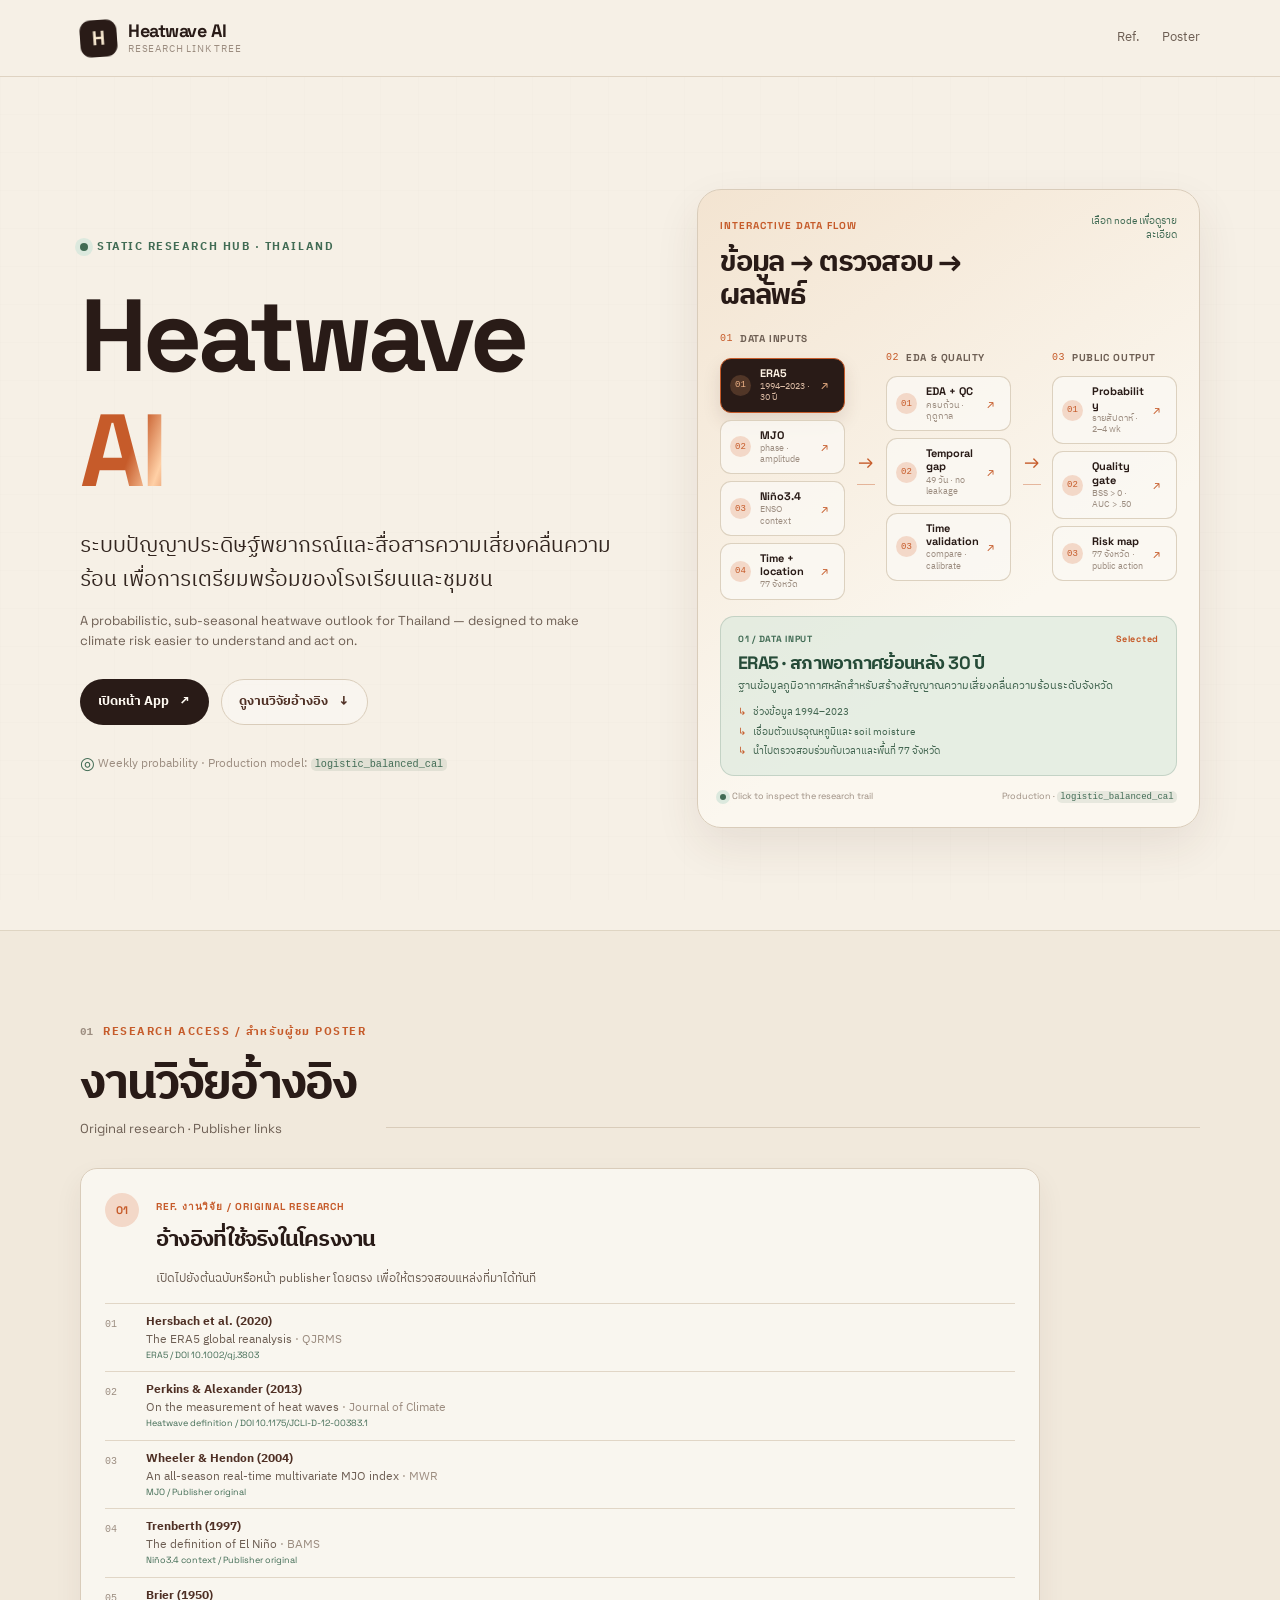
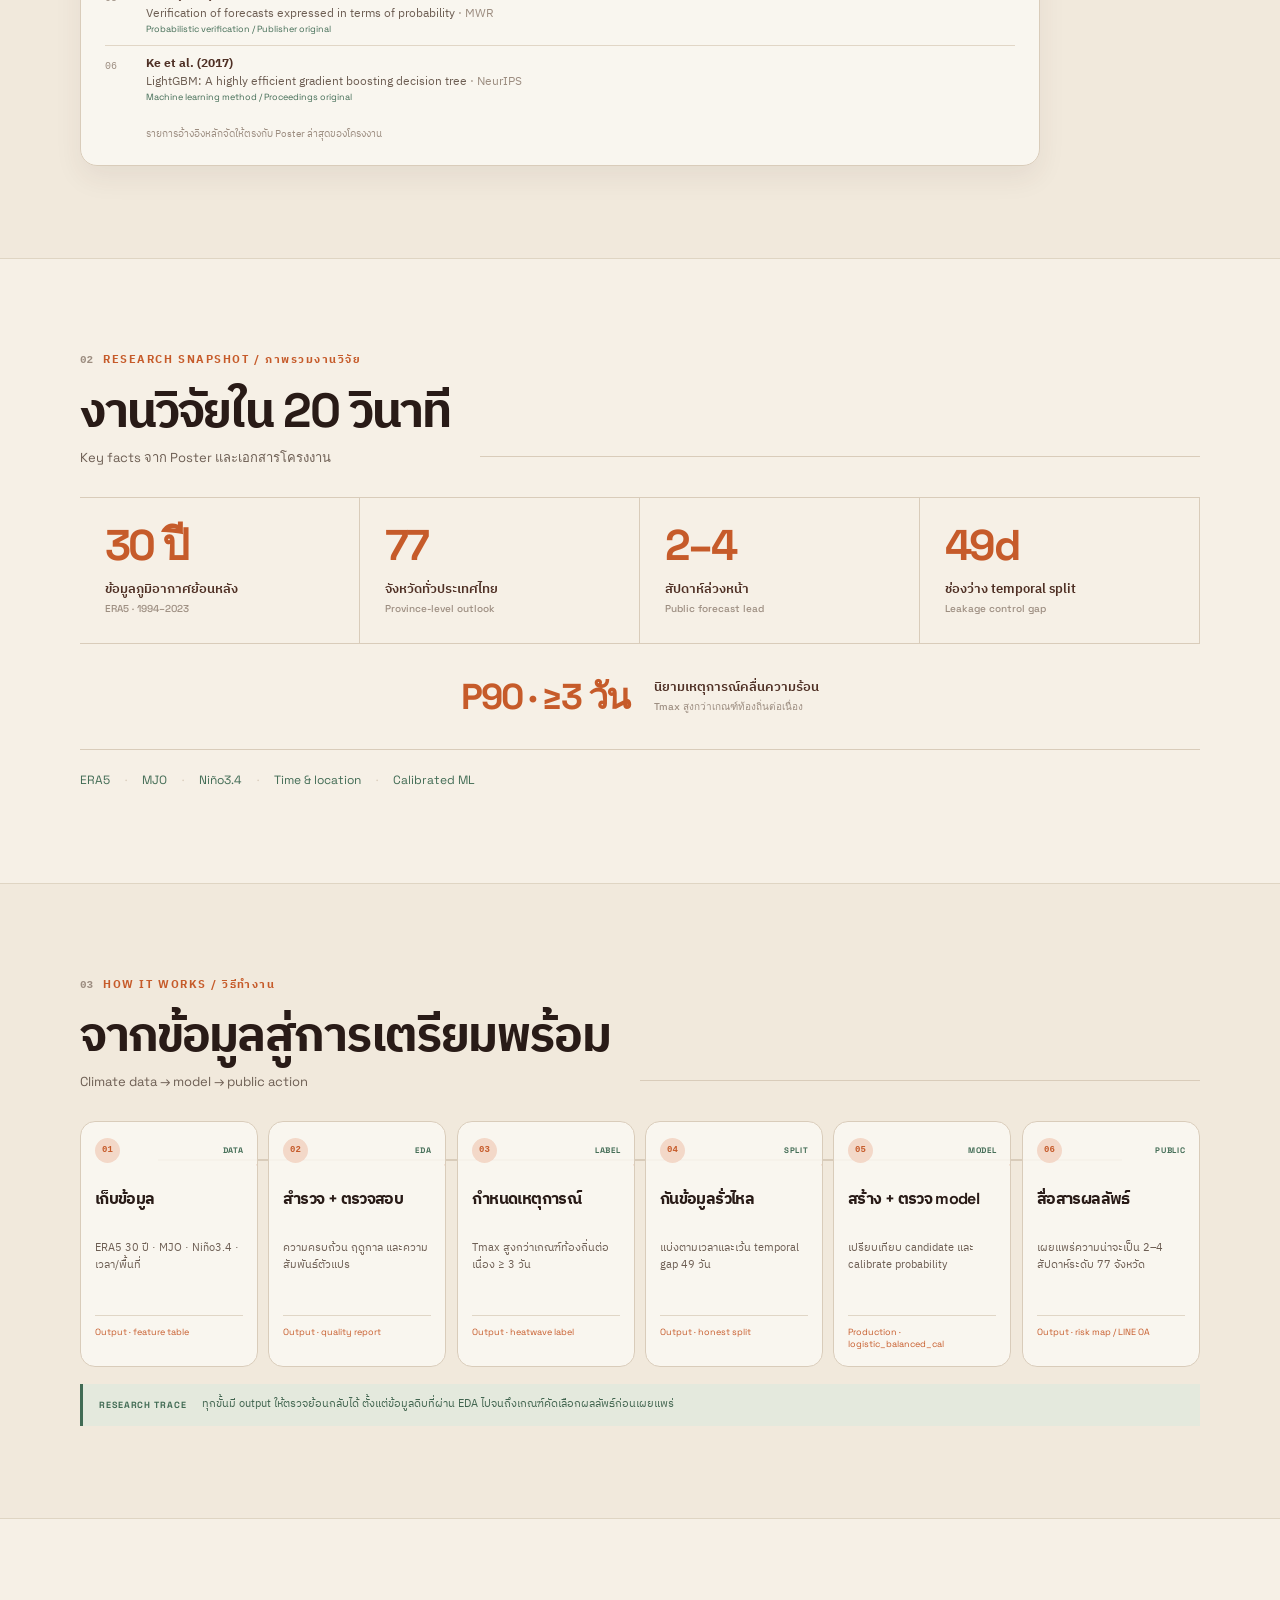
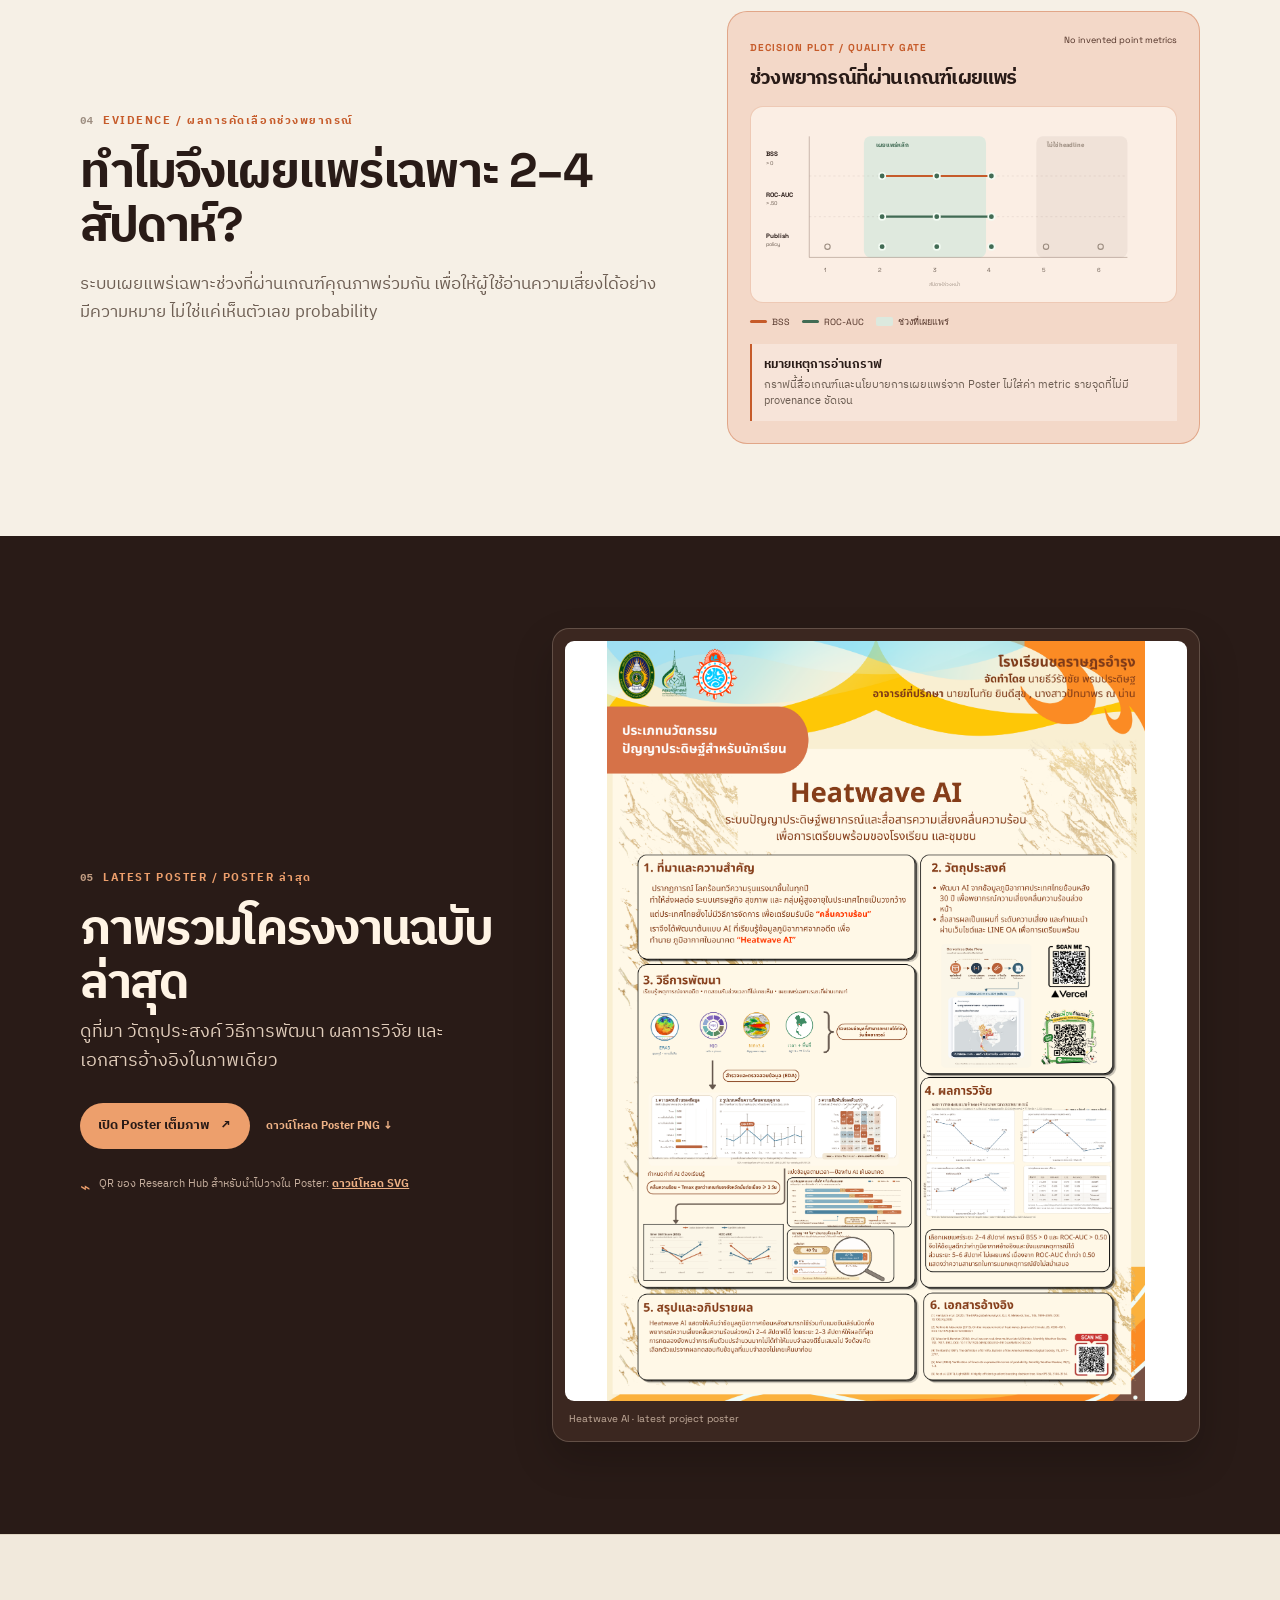
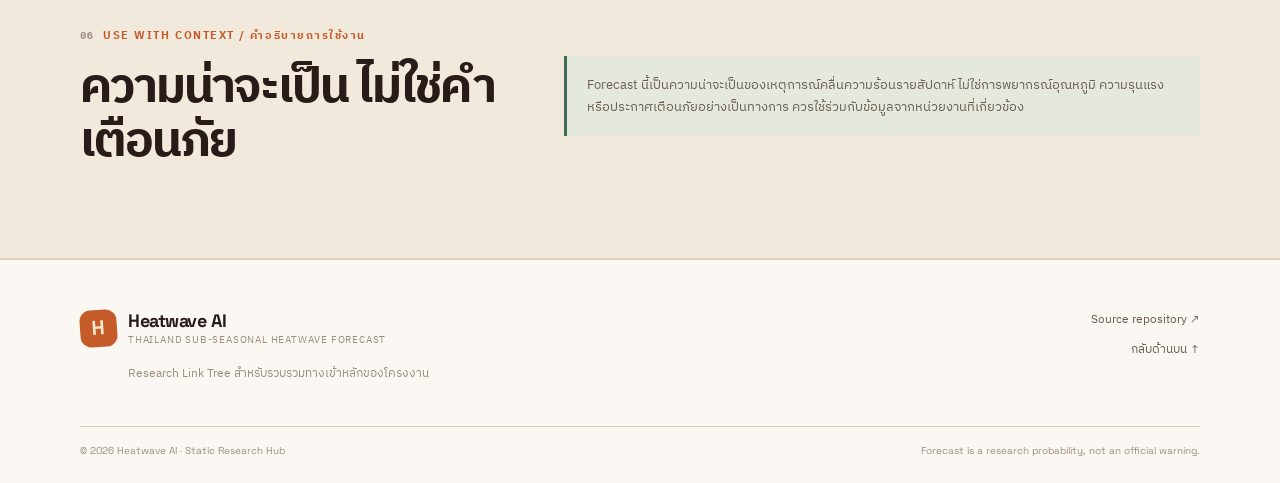
==== commit e69d5bb1: "Add research flow diagrams and update poster" ====
--- a/index.html
+++ b/index.html
@@ -42,14 +42,41 @@
           </div>
           <div class="hero-note reveal"><span aria-hidden="true">◎</span> Weekly probability · Production model: <code>logistic_balanced_cal</code></div>
         </div>
-        <div class="hero-visual spotlight-card reveal reveal-scale" aria-label="ภาพประกอบโครงสร้างการพยากรณ์">
-          <div class="orbit orbit-one"></div>
-          <div class="orbit orbit-two"></div>
-          <div class="heat-core"><span>HEAT</span><strong>MAP</strong></div>
-          <div class="signal signal-one"><b>77</b><small>จังหวัด</small></div>
-          <div class="signal signal-two"><b>2–4</b><small>สัปดาห์</small></div>
-          <div class="signal signal-three"><b>P90</b><small>นิยามเหตุการณ์</small></div>
-          <div class="hero-caption">Climate signals → calibrated probability → public action</div>
+        <div class="hero-visual interactive-diagram spotlight-card reveal reveal-scale" role="region" aria-labelledby="diagram-title">
+          <div class="diagram-head">
+            <div><span class="diagram-kicker">Interactive data flow</span><h2 id="diagram-title">ข้อมูล → ตรวจสอบ → ผลลัพธ์</h2></div>
+            <span class="diagram-hint">เลือก node เพื่อดูรายละเอียด</span>
+          </div>
+          <div class="diagram-columns">
+            <div class="diagram-column">
+              <div class="diagram-column-label"><span>01</span><strong>Data inputs</strong></div>
+              <button class="flow-node is-active" type="button" data-flow-key="era5" aria-pressed="true"><span class="flow-node-index">01</span><span class="flow-node-copy"><strong>ERA5</strong><small>1994–2023 · 30 ปี</small></span><span class="flow-node-mark">↗</span></button>
+              <button class="flow-node" type="button" data-flow-key="mjo" aria-pressed="false"><span class="flow-node-index">02</span><span class="flow-node-copy"><strong>MJO</strong><small>phase · amplitude</small></span><span class="flow-node-mark">↗</span></button>
+              <button class="flow-node" type="button" data-flow-key="nino" aria-pressed="false"><span class="flow-node-index">03</span><span class="flow-node-copy"><strong>Niño3.4</strong><small>ENSO context</small></span><span class="flow-node-mark">↗</span></button>
+              <button class="flow-node" type="button" data-flow-key="space" aria-pressed="false"><span class="flow-node-index">04</span><span class="flow-node-copy"><strong>Time + location</strong><small>77 จังหวัด</small></span><span class="flow-node-mark">↗</span></button>
+            </div>
+            <div class="diagram-connector" aria-hidden="true"><span>→</span><i></i></div>
+            <div class="diagram-column">
+              <div class="diagram-column-label"><span>02</span><strong>EDA &amp; quality</strong></div>
+              <button class="flow-node" type="button" data-flow-key="eda" aria-pressed="false"><span class="flow-node-index">01</span><span class="flow-node-copy"><strong>EDA + QC</strong><small>ครบถ้วน · ฤดูกาล</small></span><span class="flow-node-mark">↗</span></button>
+              <button class="flow-node" type="button" data-flow-key="leakage" aria-pressed="false"><span class="flow-node-index">02</span><span class="flow-node-copy"><strong>Temporal gap</strong><small>49 วัน · no leakage</small></span><span class="flow-node-mark">↗</span></button>
+              <button class="flow-node" type="button" data-flow-key="validation" aria-pressed="false"><span class="flow-node-index">03</span><span class="flow-node-copy"><strong>Time validation</strong><small>compare · calibrate</small></span><span class="flow-node-mark">↗</span></button>
+            </div>
+            <div class="diagram-connector" aria-hidden="true"><span>→</span><i></i></div>
+            <div class="diagram-column diagram-column-output">
+              <div class="diagram-column-label"><span>03</span><strong>Public output</strong></div>
+              <button class="flow-node" type="button" data-flow-key="probability" aria-pressed="false"><span class="flow-node-index">01</span><span class="flow-node-copy"><strong>Probability</strong><small>รายสัปดาห์ · 2–4 wk</small></span><span class="flow-node-mark">↗</span></button>
+              <button class="flow-node" type="button" data-flow-key="quality" aria-pressed="false"><span class="flow-node-index">02</span><span class="flow-node-copy"><strong>Quality gate</strong><small>BSS &gt; 0 · AUC &gt; .50</small></span><span class="flow-node-mark">↗</span></button>
+              <button class="flow-node" type="button" data-flow-key="action" aria-pressed="false"><span class="flow-node-index">03</span><span class="flow-node-copy"><strong>Risk map</strong><small>77 จังหวัด · public action</small></span><span class="flow-node-mark">↗</span></button>
+            </div>
+          </div>
+          <div class="diagram-detail" id="diagram-detail" aria-live="polite">
+            <div class="diagram-detail-meta"><span id="diagram-detail-kicker">01 / DATA INPUT</span><span class="detail-badge">Selected</span></div>
+            <h3 id="diagram-detail-title">ERA5 · สภาพอากาศย้อนหลัง 30 ปี</h3>
+            <p id="diagram-detail-copy">ฐานข้อมูลภูมิอากาศหลักสำหรับสร้างสัญญาณความเสี่ยงคลื่นความร้อนระดับจังหวัด</p>
+            <ul id="diagram-detail-list"><li>ช่วงข้อมูล 1994–2023</li><li>เชื่อมตัวแปรอุณหภูมิและ soil moisture</li><li>นำไปตรวจสอบร่วมกับเวลาและพื้นที่ 77 จังหวัด</li></ul>
+          </div>
+          <div class="diagram-footer"><span><i class="diagram-pulse"></i>Click to inspect the research trail</span><span>Production · <code>logistic_balanced_cal</code></span></div>
         </div>
       </div>
     </section>
@@ -99,12 +126,15 @@
       <div class="shell">
         <div class="section-kicker reveal"><span>03</span> How it works / วิธีทำงาน</div>
         <div class="section-heading compact-heading reveal"><div><h2 id="flow-title">จากข้อมูลสู่การเตรียมพร้อม</h2><p>Climate data → model → public action</p></div><span class="heading-rule" aria-hidden="true"></span></div>
-        <div class="flow-grid">
-          <article class="flow-step spotlight-card reveal" data-delay="50"><span>01</span><h3>Climate data</h3><p>ERA5, MJO, Niño3.4 และข้อมูลเวลา–พื้นที่</p></article>
-          <article class="flow-step spotlight-card reveal" data-delay="100"><span>02</span><h3>EDA</h3><p>สำรวจและตรวจสอบความครบถ้วนของข้อมูล</p></article>
-          <article class="flow-step spotlight-card reveal" data-delay="150"><span>03</span><h3>AI model</h3><p>สร้าง probability และตรวจสอบตามเวลา</p></article>
-          <article class="flow-step spotlight-card reveal" data-delay="200"><span>04</span><h3>Public action</h3><p>Risk map บนเว็บและการสื่อสารผ่าน LINE OA</p></article>
-        </div>
+        <div class="research-pipeline" aria-label="กราฟขั้นตอนการทำงานและวิจัยจริงของ Heatwave AI">
+          <article class="pipeline-step spotlight-card reveal" data-delay="50"><div class="pipeline-meta"><span>01</span><small>DATA</small></div><h3>เก็บข้อมูล</h3><p>ERA5 30 ปี · MJO · Niño3.4 · เวลา/พื้นที่</p><small class="pipeline-output">Output · feature table</small></article>
+          <article class="pipeline-step spotlight-card reveal" data-delay="100"><div class="pipeline-meta"><span>02</span><small>EDA</small></div><h3>สำรวจ + ตรวจสอบ</h3><p>ความครบถ้วน ฤดูกาล และความสัมพันธ์ตัวแปร</p><small class="pipeline-output">Output · quality report</small></article>
+          <article class="pipeline-step spotlight-card reveal" data-delay="150"><div class="pipeline-meta"><span>03</span><small>LABEL</small></div><h3>กำหนดเหตุการณ์</h3><p>Tmax สูงกว่าเกณฑ์ท้องถิ่นต่อเนื่อง ≥ 3 วัน</p><small class="pipeline-output">Output · heatwave label</small></article>
+          <article class="pipeline-step spotlight-card reveal" data-delay="200"><div class="pipeline-meta"><span>04</span><small>SPLIT</small></div><h3>กันข้อมูลรั่วไหล</h3><p>แบ่งตามเวลาและเว้น temporal gap 49 วัน</p><small class="pipeline-output">Output · honest split</small></article>
+          <article class="pipeline-step spotlight-card reveal" data-delay="250"><div class="pipeline-meta"><span>05</span><small>MODEL</small></div><h3>สร้าง + ตรวจ model</h3><p>เปรียบเทียบ candidate และ calibrate probability</p><small class="pipeline-output">Production · logistic_balanced_cal</small></article>
+          <article class="pipeline-step spotlight-card reveal" data-delay="300"><div class="pipeline-meta"><span>06</span><small>PUBLIC</small></div><h3>สื่อสารผลลัพธ์</h3><p>เผยแพร่ความน่าจะเป็น 2–4 สัปดาห์ระดับ 77 จังหวัด</p><small class="pipeline-output">Output · risk map / LINE OA</small></article>
+        </div>
+        <div class="pipeline-note reveal"><span>RESEARCH TRACE</span><p>ทุกขั้นมี output ให้ตรวจย้อนกลับได้ ตั้งแต่ข้อมูลดิบที่ผ่าน EDA ไปจนถึงเกณฑ์คัดเลือกผลลัพธ์ก่อนเผยแพร่</p></div>
       </div>
     </section>
 
@@ -115,10 +145,30 @@
           <h2 id="results-title">ทำไมจึงเผยแพร่เฉพาะ 2–4 สัปดาห์?</h2>
           <p class="lead-paragraph">ระบบเผยแพร่เฉพาะช่วงที่ผ่านเกณฑ์คุณภาพร่วมกัน เพื่อให้ผู้ใช้อ่านความเสี่ยงได้อย่างมีความหมาย ไม่ใช่แค่เห็นตัวเลข probability</p>
         </div>
-        <div class="criteria-card spotlight-card reveal reveal-scale">
-          <div class="criteria-row"><span class="criteria-mark">BSS &gt; 0</span><p>ดีกว่าสถิติภูมิอากาศย้อนหลังในด้าน probabilistic skill</p></div>
-          <div class="criteria-row"><span class="criteria-mark">ROC-AUC &gt; 0.50</span><p>แยกช่วงเสี่ยงออกจากช่วงปกติได้ดีกว่าการเดาสุ่ม</p></div>
-          <div class="criteria-note"><strong>5–6 สัปดาห์</strong><span>ไม่ถูกนำเสนอเป็นผลลัพธ์หลัก เพราะความสม่ำเสมอของผลยังไม่เพียงพอ</span></div>
+        <div class="criteria-card horizon-card spotlight-card reveal reveal-scale">
+          <div class="plot-head"><div><span class="plot-kicker">Decision plot / quality gate</span><h3 id="horizon-plot-title">ช่วงพยากรณ์ที่ผ่านเกณฑ์เผยแพร่</h3></div><span class="plot-badge">No invented point metrics</span></div>
+          <div class="horizon-chart" role="img" aria-labelledby="horizon-plot-title" aria-label="กราฟเกณฑ์คุณภาพและนโยบายการเผยแพร่ แสดงช่วง 2 ถึง 4 สัปดาห์เป็นช่วงที่ผ่านเกณฑ์ BSS มากกว่า 0 และ ROC-AUC มากกว่า 0.50 ส่วน 5 ถึง 6 สัปดาห์ไม่ถูกนำเสนอเป็นผลลัพธ์หลัก">
+            <svg viewBox="0 0 760 330" preserveAspectRatio="none" aria-hidden="true">
+              <rect class="plot-zone-published" x="194" y="38" width="228" height="226" rx="12"></rect>
+              <rect class="plot-zone-muted" x="516" y="38" width="170" height="226" rx="12"></rect>
+              <line class="plot-axis" x1="92" y1="38" x2="92" y2="264"></line>
+              <line class="plot-axis" x1="92" y1="264" x2="686" y2="264"></line>
+              <line class="plot-grid" x1="92" y1="112" x2="686" y2="112"></line>
+              <line class="plot-grid" x1="92" y1="188" x2="686" y2="188"></line>
+              <text class="plot-label" x="12" y="75">BSS</text><text class="plot-sub" x="12" y="91">&gt; 0</text>
+              <text class="plot-label" x="12" y="151">ROC-AUC</text><text class="plot-sub" x="12" y="167">&gt; .50</text>
+              <text class="plot-label" x="12" y="227">Publish</text><text class="plot-sub" x="12" y="243">policy</text>
+              <text class="plot-zone-text plot-zone-text-green" x="216" y="58">เผยแพร่หลัก</text>
+              <text class="plot-zone-text plot-zone-text-muted" x="536" y="58">ไม่ใช่ headline</text>
+              <path class="plot-gate-segment plot-gate-bss" d="M228 112 L432 112"></path>
+              <path class="plot-gate-segment plot-gate-auc" d="M228 188 L432 188"></path>
+              <g class="plot-status-pass"><circle cx="228" cy="112" r="6"></circle><circle cx="330" cy="112" r="6"></circle><circle cx="432" cy="112" r="6"></circle><circle cx="228" cy="188" r="6"></circle><circle cx="330" cy="188" r="6"></circle><circle cx="432" cy="188" r="6"></circle><circle cx="228" cy="244" r="6"></circle><circle cx="330" cy="244" r="6"></circle><circle cx="432" cy="244" r="6"></circle></g>
+              <g class="plot-status-neutral"><circle cx="126" cy="244" r="5"></circle><circle cx="534" cy="244" r="5"></circle><circle cx="636" cy="244" r="5"></circle></g>
+              <g class="plot-ticks"><text x="122" y="292">1</text><text x="224" y="292">2</text><text x="326" y="292">3</text><text x="428" y="292">4</text><text x="530" y="292">5</text><text x="632" y="292">6</text><text x="345" y="317">สัปดาห์ล่วงหน้า</text></g>
+            </svg>
+          </div>
+          <div class="plot-legend"><span><i class="legend-line legend-bss"></i>BSS</span><span><i class="legend-line legend-auc"></i>ROC-AUC</span><span><i class="legend-zone"></i>ช่วงที่เผยแพร่</span></div>
+          <div class="criteria-note"><strong>หมายเหตุการอ่านกราฟ</strong><span>กราฟนี้สื่อเกณฑ์และนโยบายการเผยแพร่จาก Poster ไม่ใส่ค่า metric รายจุดที่ไม่มี provenance ชัดเจน</span></div>
         </div>
       </div>
     </section>
--- a/styles.css
+++ b/styles.css
@@ -97,6 +97,50 @@
 .signal-three { left: 67px; bottom: 54px; }
 .hero-caption { position: absolute; z-index: 3; right: 25px; bottom: 29px; max-width: 150px; color: var(--green); font-family: "Space Grotesk", sans-serif; font-size: 10px; line-height: 1.35; text-align: right; }
 
+.interactive-diagram { min-height: 0; padding: 22px; border-radius: 24px; background: linear-gradient(145deg, #f3e4d1, #fbf7ef 65%); }
+.interactive-diagram::after { display: none; }
+.interactive-diagram > * { position: relative; z-index: 1; }
+.diagram-head { display: flex; align-items: start; justify-content: space-between; gap: 18px; }
+.diagram-kicker, .plot-kicker { color: var(--orange); font-family: "Space Grotesk", sans-serif; font-size: 10px; font-weight: 700; letter-spacing: .1em; text-transform: uppercase; }
+.diagram-head h2 { margin: 7px 0 0; color: var(--brown-dark); font-size: clamp(22px, 2.3vw, 30px); }
+.diagram-hint { max-width: 125px; padding-top: 3px; color: var(--green); font-size: 10px; line-height: 1.35; text-align: right; }
+.diagram-columns { display: grid; grid-template-columns: minmax(0, 1fr) 25px minmax(0, 1fr) 25px minmax(0, 1fr); gap: 8px; align-items: center; margin-top: 20px; }
+.diagram-column { display: grid; gap: 7px; min-width: 0; }
+.diagram-column-label { display: flex; align-items: center; gap: 7px; margin-bottom: 3px; color: var(--ink-soft); font-family: "Space Grotesk", sans-serif; font-size: 10px; letter-spacing: .06em; text-transform: uppercase; }
+.diagram-column-label span { color: var(--orange); font-family: ui-monospace, monospace; }
+.flow-node { display: grid; grid-template-columns: 22px minmax(0, 1fr) 14px; gap: 8px; align-items: center; width: 100%; min-height: 52px; padding: 8px 9px; border: 1px solid rgba(217,204,186,.9); border-radius: 11px; background: rgba(251,248,243,.82); color: var(--brown-dark); font-family: inherit; text-align: left; cursor: pointer; transition: transform .25s var(--ease-expressive), border-color .25s ease, background .25s ease, box-shadow .25s ease; }
+.flow-node:hover, .flow-node:focus-visible { transform: translateY(-2px); border-color: var(--orange); background: #fffaf3; box-shadow: 0 8px 18px rgba(75,48,37,.1); }
+.flow-node.is-active { border-color: var(--orange); background: var(--brown-dark); color: #fff4e5; box-shadow: 0 8px 18px rgba(75,48,37,.13); }
+.flow-node-index { display: grid; width: 21px; height: 21px; place-items: center; border-radius: 50%; background: var(--orange-soft); color: var(--orange); font-family: ui-monospace, monospace; font-size: 9px; }
+.flow-node.is-active .flow-node-index { background: rgba(237,159,108,.2); color: #edb185; }
+.flow-node-copy { display: grid; gap: 1px; min-width: 0; }
+.flow-node-copy strong { overflow-wrap: anywhere; font-family: "Space Grotesk", "IBM Plex Sans Thai", sans-serif; font-size: 11px; line-height: 1.2; }
+.flow-node-copy small { overflow-wrap: anywhere; color: var(--ink-faint); font-size: 9px; line-height: 1.25; }
+.flow-node.is-active .flow-node-copy small { color: #dcbca5; }
+.flow-node-mark { color: var(--orange); font-family: "Space Grotesk", sans-serif; font-size: 12px; }
+.flow-node.is-active .flow-node-mark { color: #edb185; }
+.diagram-connector { display: grid; justify-items: center; gap: 7px; color: var(--orange); }
+.diagram-connector span { font-family: "Space Grotesk", sans-serif; font-size: 19px; }
+.diagram-connector i { display: block; width: 18px; height: 1px; background: rgba(198,91,42,.4); }
+.diagram-detail { margin-top: 16px; padding: 15px 17px; border: 1px solid rgba(65,107,84,.2); border-radius: 14px; background: rgba(220,233,222,.68); }
+.diagram-detail.is-updating { animation: diagramSwap .4s var(--ease-expressive); }
+.diagram-detail-meta { display: flex; justify-content: space-between; gap: 12px; color: var(--green); font-family: "Space Grotesk", sans-serif; font-size: 9px; font-weight: 700; letter-spacing: .08em; }
+.detail-badge { color: var(--orange); }
+.diagram-detail h3 { margin: 7px 0 5px; color: #264b38; font-size: 18px; }
+.diagram-detail p { margin: 0; color: #426550; font-size: 11px; line-height: 1.45; }
+.diagram-detail ul { display: grid; gap: 3px; margin: 10px 0 0; padding: 0; list-style: none; color: #426550; font-size: 10px; }
+.diagram-detail li { display: flex; gap: 7px; align-items: baseline; }
+.diagram-detail li::before { content: "↳"; color: var(--orange); font-family: "Space Grotesk", sans-serif; }
+.diagram-footer { display: flex; flex-wrap: wrap; justify-content: space-between; gap: 8px 15px; margin-top: 13px; color: var(--ink-faint); font-family: "Space Grotesk", sans-serif; font-size: 9px; }
+.diagram-footer > span:first-child { display: inline-flex; align-items: center; gap: 6px; }
+.diagram-pulse { display: inline-block; width: 6px; height: 6px; border-radius: 50%; background: var(--green); box-shadow: 0 0 0 4px var(--green-soft); }
+.diagram-footer code { font-size: 9px; }
+
+@keyframes diagramSwap {
+  from { opacity: .35; transform: translateY(5px); }
+  to { opacity: 1; transform: translateY(0); }
+}
+
 .section-kicker { display: flex; align-items: center; gap: 10px; margin-bottom: 14px; color: var(--orange); }
 .section-kicker span { color: var(--ink-faint); font-family: ui-monospace, monospace; font-size: 11px; letter-spacing: 0; }
 .section-heading { display: flex; align-items: end; gap: 30px; margin-bottom: 38px; }
@@ -143,6 +187,20 @@
 .flow-step h3 { margin: 28px 0 10px; color: var(--brown-dark); font-size: 19px; }
 .flow-step p { margin: 0; color: var(--ink-soft); font-size: 12px; line-height: 1.55; }
 
+.research-pipeline { position: relative; display: grid; grid-template-columns: repeat(6, minmax(0, 1fr)); gap: 10px; }
+.research-pipeline::before { position: absolute; z-index: 0; top: 38px; right: 7%; left: 7%; height: 2px; content: ""; background: var(--line); }
+.pipeline-step { position: relative; z-index: 1; min-width: 0; min-height: 228px; padding: 16px 14px; border: 1px solid var(--line); border-radius: 15px; background: rgba(251,248,243,.86); }
+.pipeline-step:not(:last-child)::after { position: absolute; z-index: 2; top: 29px; right: -12px; content: "→"; color: var(--orange); font-family: "Space Grotesk", sans-serif; font-size: 16px; }
+.pipeline-meta { display: flex; align-items: center; justify-content: space-between; gap: 6px; }
+.pipeline-meta > span { display: grid; width: 25px; height: 25px; place-items: center; border-radius: 50%; background: var(--orange-soft); color: var(--orange); font-family: ui-monospace, monospace; font-size: 9px; font-weight: 700; }
+.pipeline-meta small { color: var(--green); font-family: "Space Grotesk", sans-serif; font-size: 8px; font-weight: 700; letter-spacing: .08em; }
+.pipeline-step h3 { min-height: 42px; margin: 27px 0 8px; color: var(--brown-dark); font-size: 16px; }
+.pipeline-step p { min-height: 75px; margin: 0; color: var(--ink-soft); font-size: 11px; line-height: 1.5; }
+.pipeline-output { display: block; padding-top: 10px; border-top: 1px solid rgba(217,204,186,.78); color: var(--orange); font-family: "Space Grotesk", sans-serif; font-size: 9px; line-height: 1.35; }
+.pipeline-note { display: flex; gap: 15px; align-items: center; margin-top: 17px; padding: 13px 16px; border-left: 3px solid var(--green); background: rgba(220,233,222,.6); }
+.pipeline-note span { flex: 0 0 auto; color: var(--green); font-family: "Space Grotesk", sans-serif; font-size: 9px; font-weight: 700; letter-spacing: .1em; }
+.pipeline-note p { margin: 0; color: #426550; font-size: 11px; line-height: 1.45; }
+
 .results-layout { display: grid; grid-template-columns: minmax(0, 1fr) minmax(360px, .82fr); align-items: center; gap: 70px; }
 .results-layout h2 { margin-bottom: 18px; }
 .results-layout .lead-paragraph { max-width: 620px; color: var(--ink-soft); font-size: 17px; }
@@ -153,6 +211,36 @@
 .criteria-note { display: grid; gap: 3px; margin-top: 18px; padding: 13px 14px; border-left: 2px solid var(--orange); background: rgba(255,255,255,.3); }
 .criteria-note strong { color: var(--brown-dark); font-size: 12px; }
 .criteria-note span { color: var(--ink-soft); font-size: 11px; line-height: 1.45; }
+
+.horizon-card { padding: 22px; background: var(--orange-soft); }
+.plot-head { display: flex; align-items: start; justify-content: space-between; gap: 14px; }
+.plot-head h3 { margin: 6px 0 0; color: var(--brown-dark); font-size: 20px; }
+.plot-badge { max-width: 130px; color: var(--brown); font-family: "Space Grotesk", sans-serif; font-size: 9px; line-height: 1.35; text-align: right; }
+.horizon-chart { margin-top: 17px; padding: 9px; border: 1px solid rgba(198,91,42,.25); border-radius: 13px; background: rgba(255,250,243,.65); }
+.horizon-chart svg { display: block; width: 100%; height: auto; }
+.plot-axis { stroke: rgba(79,48,37,.55); stroke-width: 1; }
+.plot-grid { stroke: rgba(79,48,37,.15); stroke-width: 1; stroke-dasharray: 4 5; }
+.plot-zone-published { fill: rgba(220,233,222,.9); }
+.plot-zone-muted { fill: rgba(156,141,128,.12); }
+.plot-zone-text { font-family: "IBM Plex Sans Thai", sans-serif; font-size: 11px; font-weight: 700; }
+.plot-zone-text-green { fill: var(--green); }
+.plot-zone-text-muted { fill: var(--ink-faint); }
+.plot-label { fill: var(--brown-dark); font-family: "Space Grotesk", sans-serif; font-size: 12px; font-weight: 700; }
+.plot-sub { fill: var(--ink-soft); font-family: "Space Grotesk", sans-serif; font-size: 10px; }
+.plot-gate-segment { fill: none; stroke-width: 4; stroke-linecap: round; }
+.plot-gate-bss { stroke: var(--orange); }
+.plot-gate-auc { stroke: var(--green); }
+.plot-status-pass { fill: var(--green); stroke: #f3fbf3; stroke-width: 3; }
+.plot-status-neutral { fill: transparent; stroke: var(--ink-faint); stroke-width: 2; }
+.plot-ticks text { fill: var(--ink-soft); font-family: "Space Grotesk", sans-serif; font-size: 11px; text-anchor: middle; }
+.plot-ticks text:last-child { fill: var(--ink-faint); font-family: "IBM Plex Sans Thai", sans-serif; font-size: 10px; }
+.plot-legend { display: flex; flex-wrap: wrap; gap: 12px; margin-top: 12px; color: var(--brown); font-family: "Space Grotesk", sans-serif; font-size: 9px; }
+.plot-legend span { display: inline-flex; align-items: center; gap: 5px; }
+.legend-line { display: inline-block; width: 17px; height: 3px; border-radius: 99px; }
+.legend-bss { background: var(--orange); }
+.legend-auc { background: var(--green); }
+.legend-zone { display: inline-block; width: 17px; height: 9px; border-radius: 2px; background: var(--green-soft); }
+.horizon-card .criteria-note { margin-top: 15px; padding: 11px 12px; }
 
 .section-dark { background: var(--brown-dark); color: #f9eee1; }
 .section-kicker-dark { color: #ed9f6c; }
@@ -213,7 +301,9 @@
   .results-layout { grid-template-columns: 1fr; gap: 32px; }
   .poster-copy { max-width: 700px; }
   .poster-frame { max-width: 720px; margin-inline: auto; }
-  .flow-grid { grid-template-columns: repeat(2, 1fr); }
+  .research-pipeline { grid-template-columns: repeat(3, 1fr); }
+  .research-pipeline::before { display: none; }
+  .pipeline-step:not(:last-child)::after { content: none; }
   .disclaimer-layout { grid-template-columns: 1fr; gap: 25px; }
 }
 @media (max-width: 760px) {
@@ -237,6 +327,13 @@
   .hero-actions { display: grid; grid-template-columns: 1fr; }
   .hero-actions .button { width: 100%; }
   .hero-visual { min-height: 320px; border-radius: 50% 50% 18px 18px; }
+  .interactive-diagram { padding: 17px; border-radius: 18px; }
+  .diagram-head { display: block; }
+  .diagram-hint { max-width: none; margin-top: 8px; text-align: left; }
+  .diagram-columns { grid-template-columns: 1fr; gap: 10px; }
+  .diagram-connector { display: flex; align-items: center; justify-content: center; height: 17px; transform: rotate(90deg); }
+  .diagram-column-label { margin-top: 2px; }
+  .diagram-detail { padding: 13px; }
   .orbit-one { width: 240px; height: 150px; top: 76px; }
   .orbit-two { width: 320px; height: 205px; top: 50px; }
   .heat-core { width: 111px; height: 111px; }
@@ -270,9 +367,13 @@
   .fact-value { font-size: 30px; }
   .fact-value-small { font-size: 26px; }
   .signal-strip { gap: 9px; font-size: 10px; }
-  .flow-grid { grid-template-columns: 1fr; }
-  .flow-step { min-height: auto; }
-  .flow-step h3 { margin-top: 17px; }
+  .research-pipeline { grid-template-columns: 1fr; gap: 10px; }
+  .pipeline-step { min-height: 0; }
+  .pipeline-step h3, .pipeline-step p { min-height: 0; }
+  .pipeline-step h3 { margin-top: 17px; }
+  .pipeline-step p { margin-bottom: 15px; }
+  .pipeline-note { display: block; }
+  .pipeline-note p { margin-top: 7px; }
   .criteria-card { padding: 19px; }
   .criteria-row { grid-template-columns: 1fr; gap: 4px; }
   .criteria-mark { font-size: 17px; }
@@ -281,6 +382,10 @@
   .poster-download { text-align: center; }
   .poster-frame { padding: 8px; }
   .poster-frame img { max-height: none; }
+  .plot-head { display: block; }
+  .plot-badge { max-width: none; margin-top: 8px; text-align: left; }
+  .horizon-chart { overflow-x: auto; }
+  .horizon-chart svg { min-width: 560px; }
   .footer-grid { grid-template-columns: 1fr; }
   .footer-links { justify-items: start; }
   .footer-bottom { flex-direction: column; gap: 7px; }
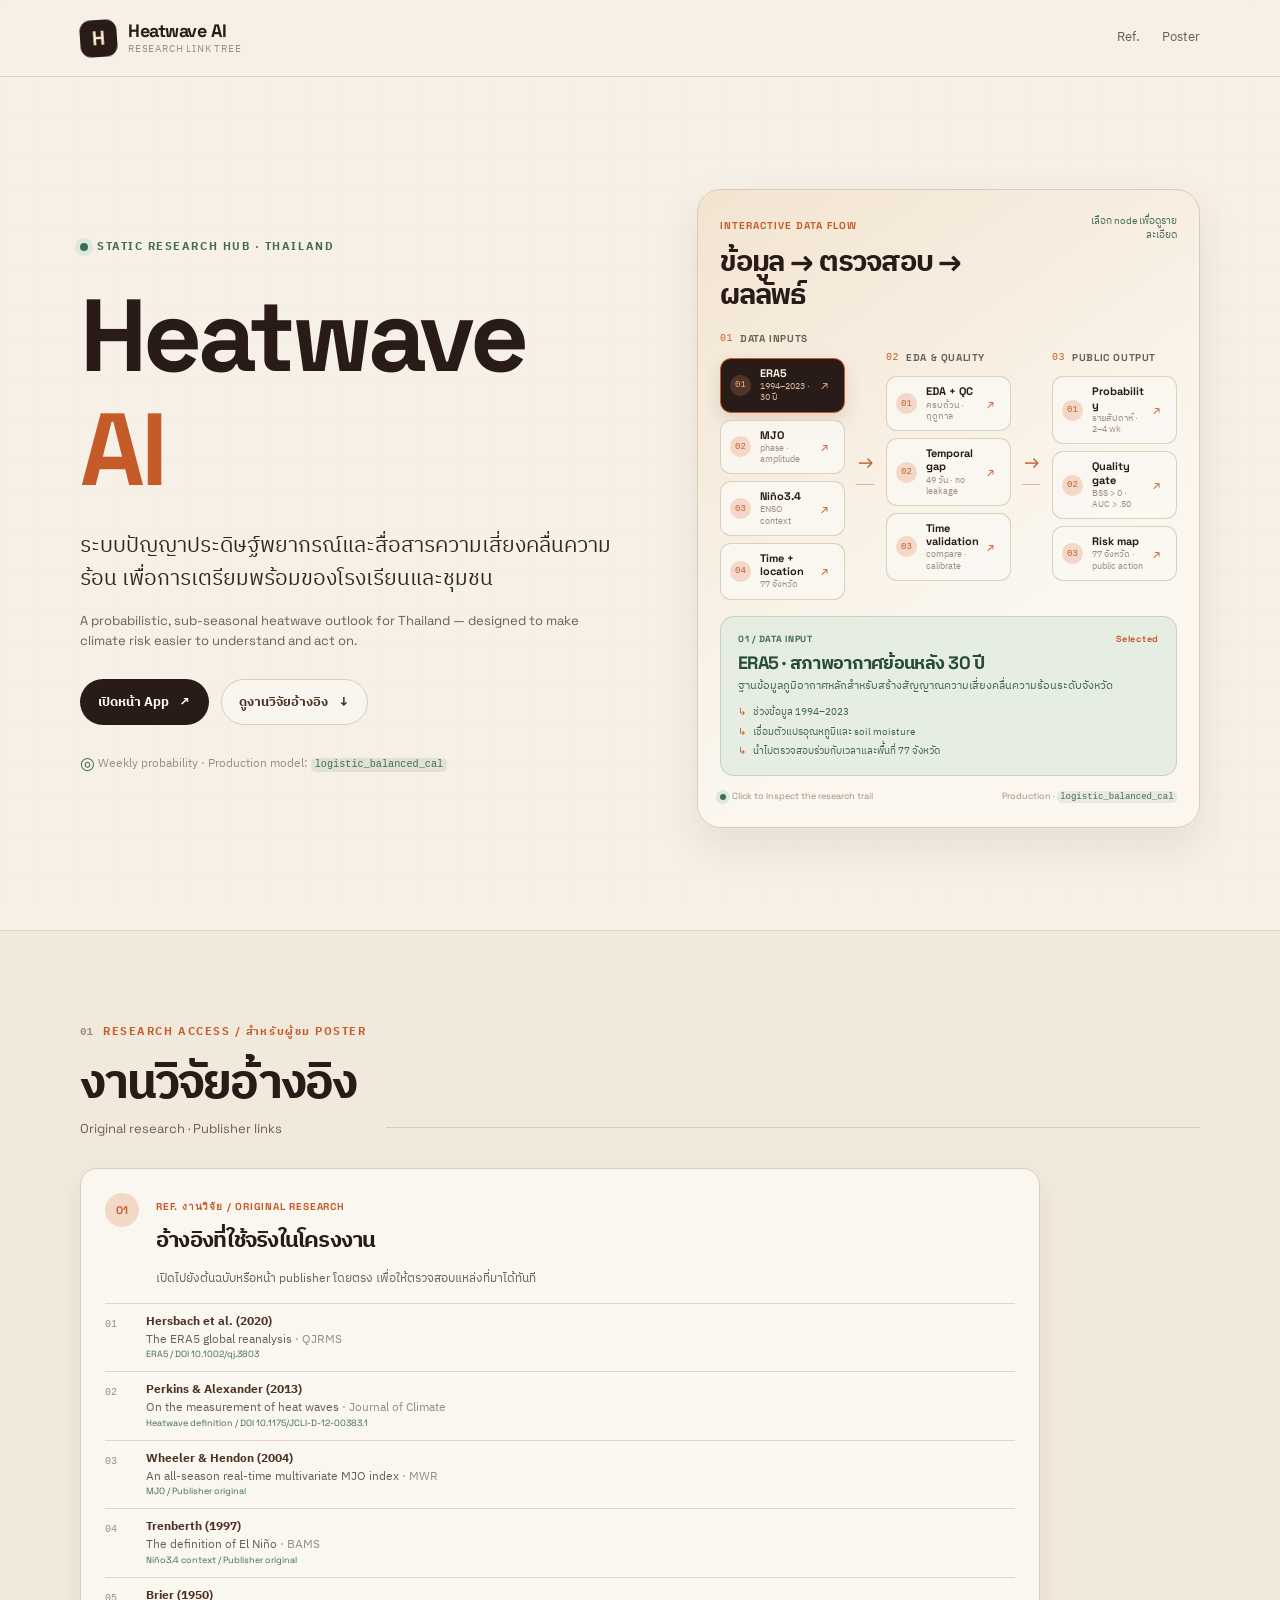
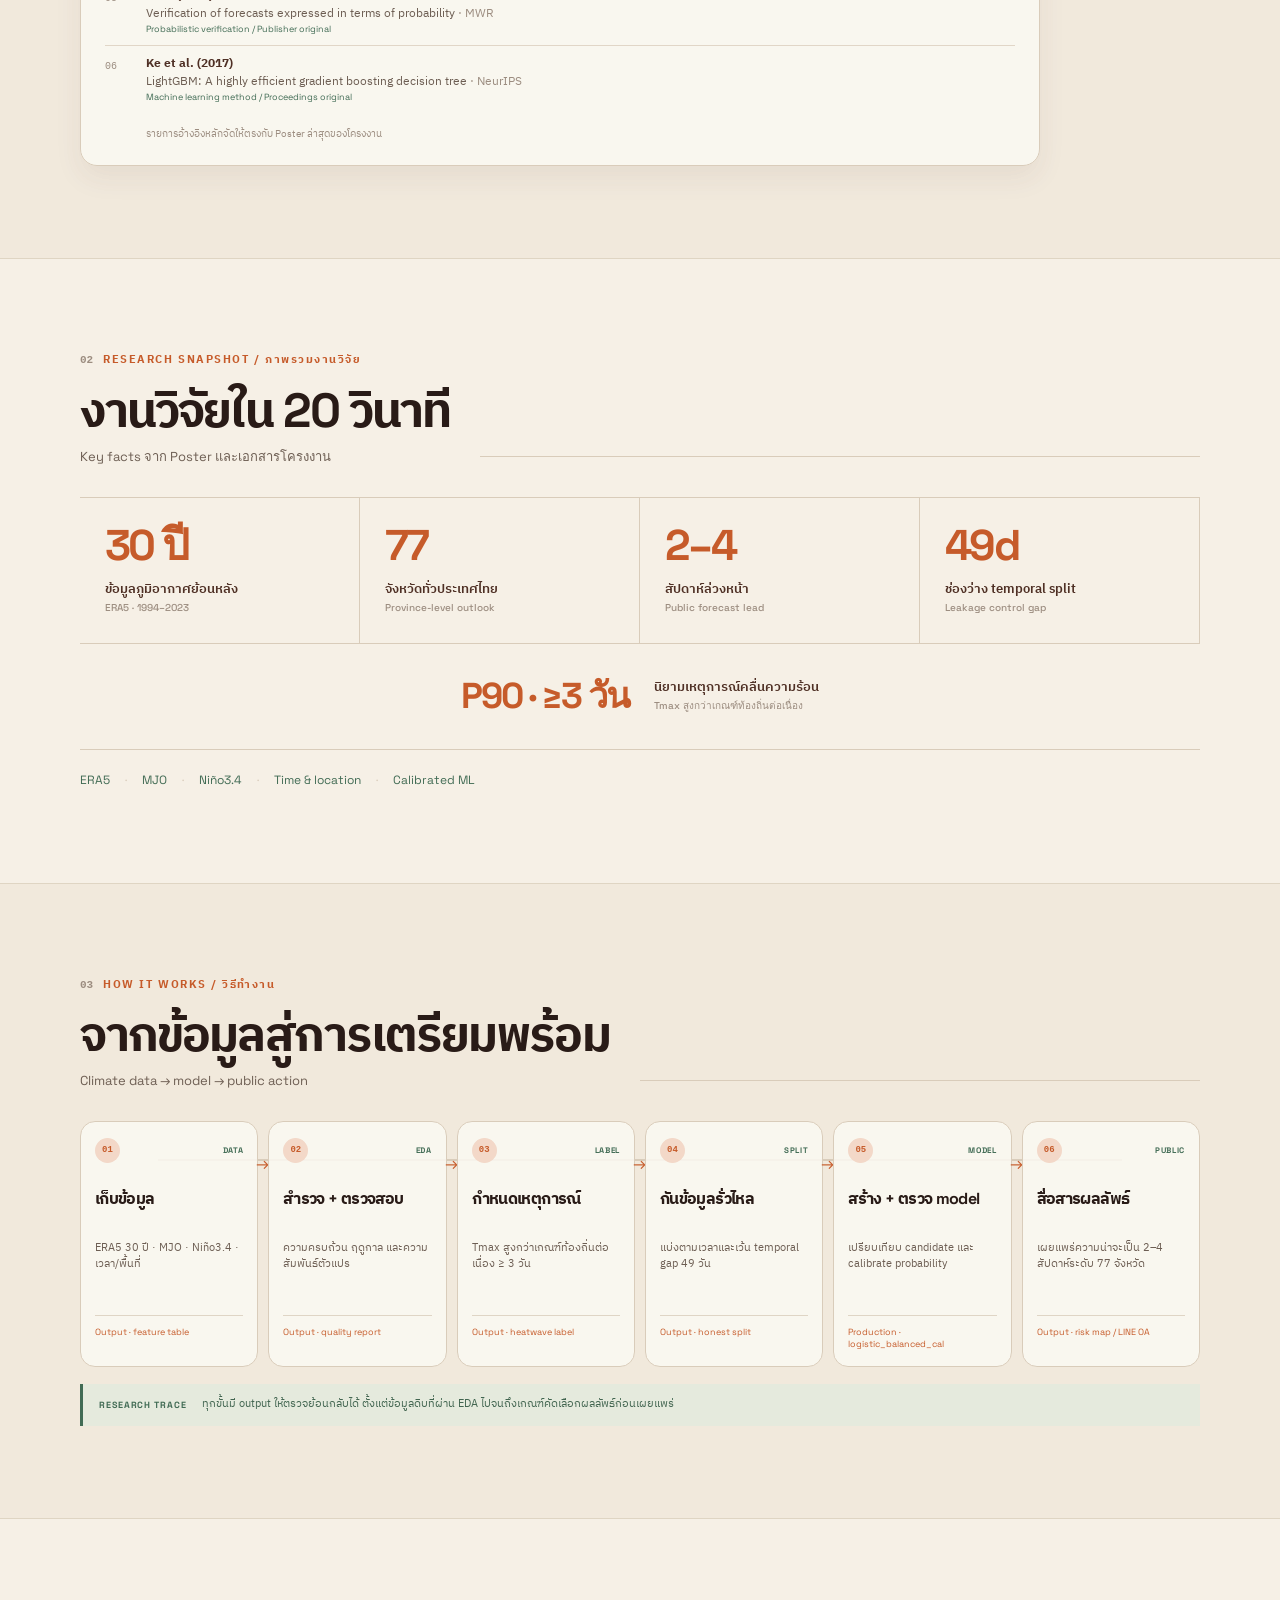
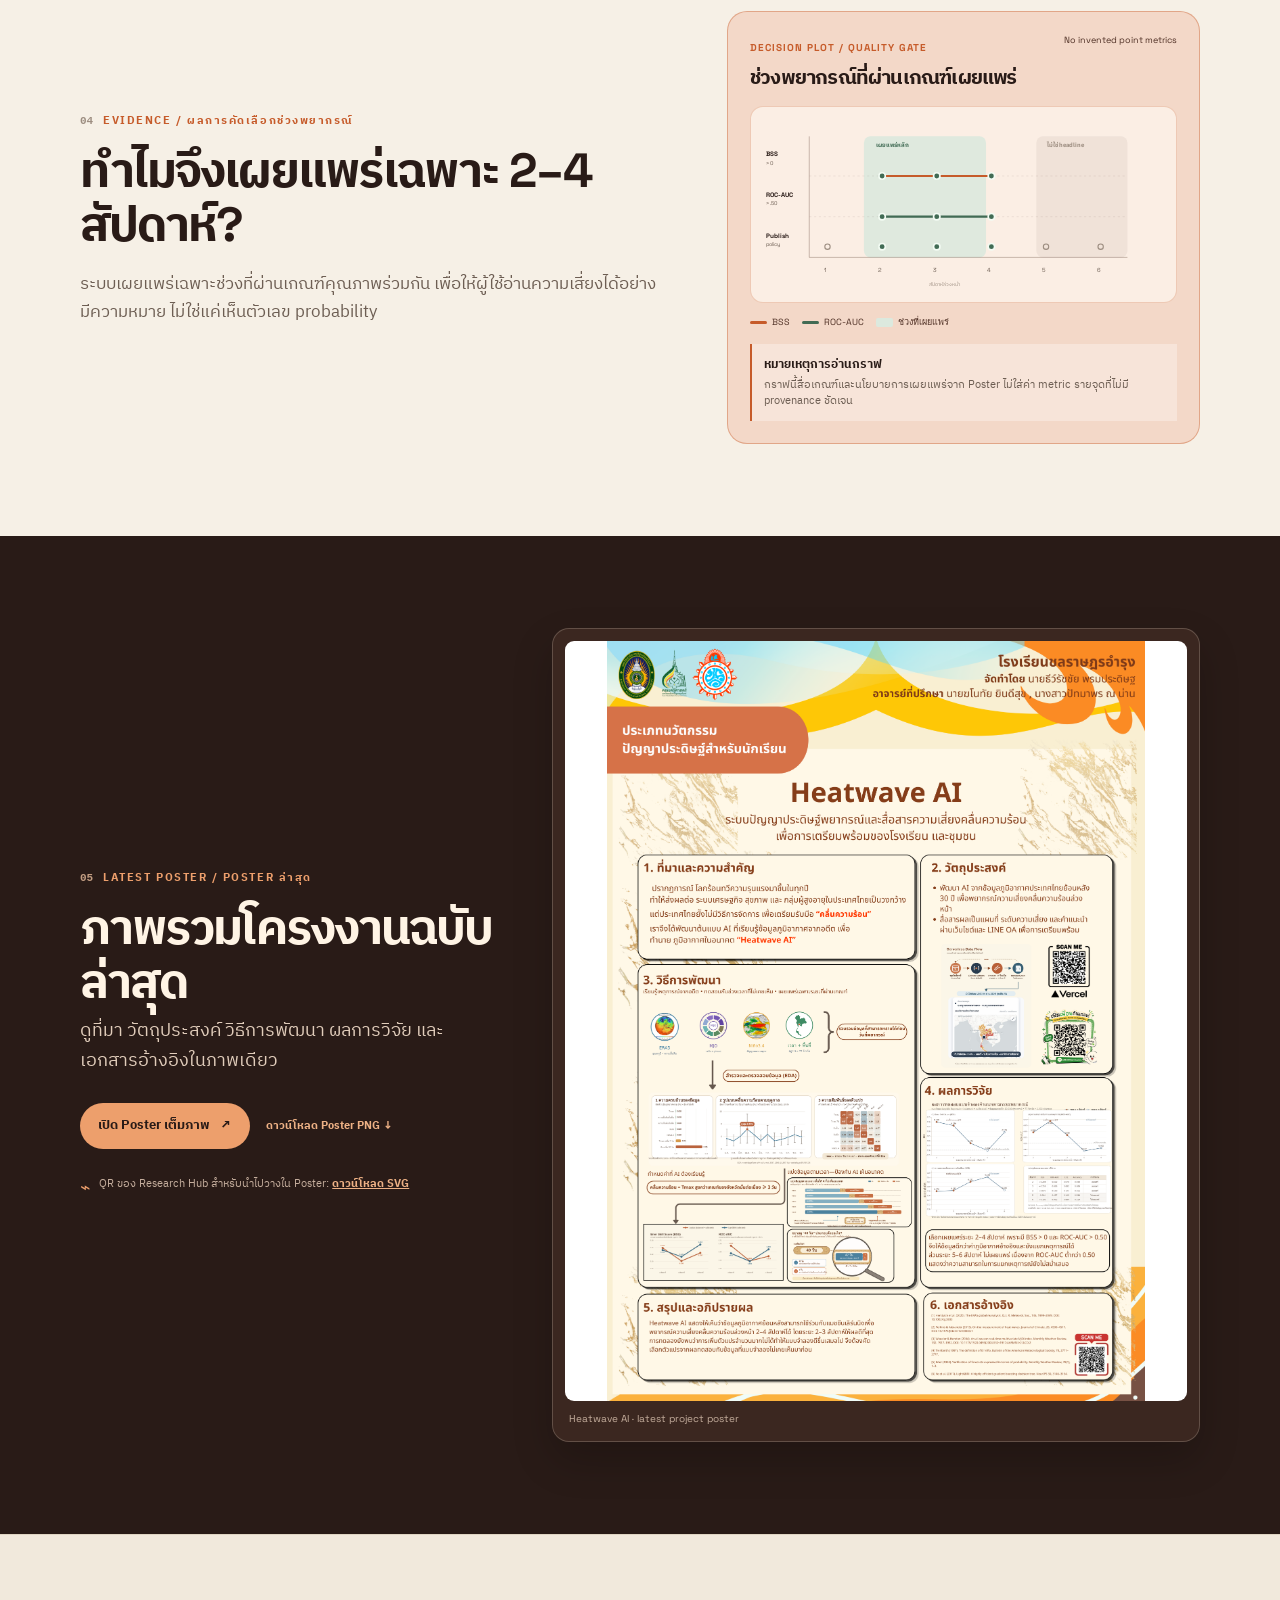
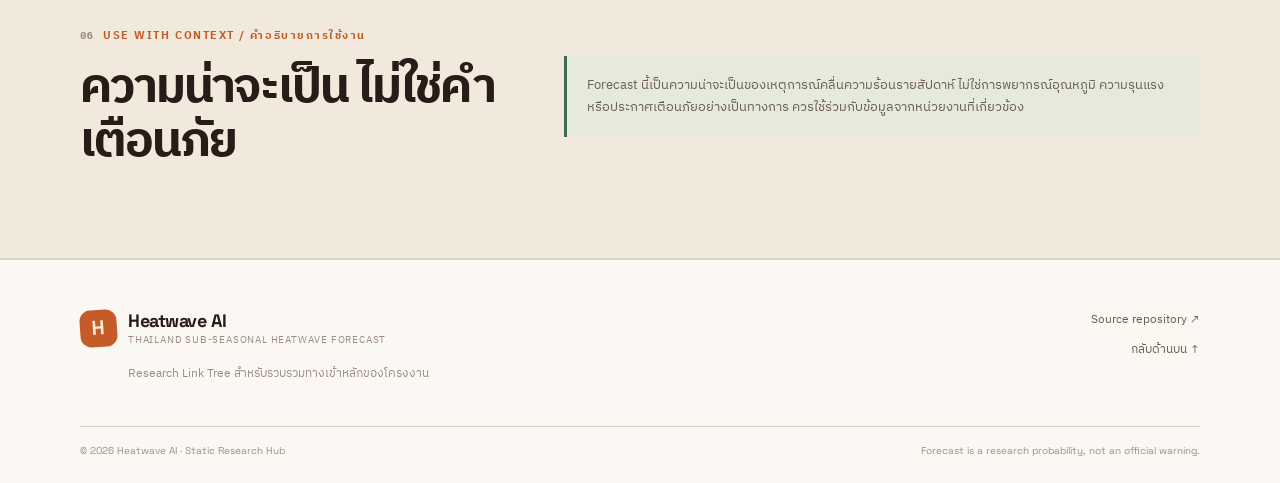
==== commit 0f40a886: "Remove motion animations from research hub" ====
--- a/index.html
+++ b/index.html
@@ -6,7 +6,6 @@
   <meta name="theme-color" content="#f6f0e6">
   <meta name="description" content="Heatwave AI — Research Link Tree สำหรับงานวิจัยการพยากรณ์และสื่อสารความเสี่ยงคลื่นความร้อนเพื่อโรงเรียนและชุมชน">
   <title>Heatwave AI · Research Link Tree</title>
-  <script>document.documentElement.classList.add('js');</script>
   <link rel="preconnect" href="https://fonts.googleapis.com">
   <link rel="preconnect" href="https://fonts.gstatic.com" crossorigin>
   <link href="https://fonts.googleapis.com/css2?family=IBM+Plex+Sans+Thai:wght@400;500;600;700&family=Space+Grotesk:wght@500;600;700&display=swap" rel="stylesheet">
@@ -32,17 +31,17 @@
     <section class="hero section-pad" id="top" aria-labelledby="hero-title">
       <div class="shell hero-grid">
         <div class="hero-copy">
-          <div class="eyebrow reveal"><span class="status-dot" aria-hidden="true"></span> Static Research Hub · Thailand</div>
-          <h1 class="hero-title reveal" id="hero-title"><span class="hero-title-word">Heatwave</span><span class="hero-title-word hero-title-accent shiny-text">AI</span></h1>
-          <p class="hero-lede reveal">ระบบปัญญาประดิษฐ์พยากรณ์และสื่อสารความเสี่ยงคลื่นความร้อน เพื่อการเตรียมพร้อมของโรงเรียนและชุมชน</p>
-          <p class="hero-en reveal">A probabilistic, sub-seasonal heatwave outlook for Thailand — designed to make climate risk easier to understand and act on.</p>
-          <div class="hero-actions reveal">
-            <a class="button button-primary" data-magnet data-spark href="https://heat-map-frontend.vercel.app/map" target="_blank" rel="noopener">เปิดหน้า App <span aria-hidden="true">↗</span></a>
-            <a class="button button-secondary" data-spark href="#references">ดูงานวิจัยอ้างอิง <span aria-hidden="true">↓</span></a>
-          </div>
-          <div class="hero-note reveal"><span aria-hidden="true">◎</span> Weekly probability · Production model: <code>logistic_balanced_cal</code></div>
-        </div>
-        <div class="hero-visual interactive-diagram spotlight-card reveal reveal-scale" role="region" aria-labelledby="diagram-title">
+          <div class="eyebrow"><span class="status-dot" aria-hidden="true"></span> Static Research Hub · Thailand</div>
+          <h1 class="hero-title" id="hero-title"><span class="hero-title-word">Heatwave</span><span class="hero-title-word hero-title-accent">AI</span></h1>
+          <p class="hero-lede">ระบบปัญญาประดิษฐ์พยากรณ์และสื่อสารความเสี่ยงคลื่นความร้อน เพื่อการเตรียมพร้อมของโรงเรียนและชุมชน</p>
+          <p class="hero-en">A probabilistic, sub-seasonal heatwave outlook for Thailand — designed to make climate risk easier to understand and act on.</p>
+          <div class="hero-actions">
+            <a class="button button-primary" href="https://heat-map-frontend.vercel.app/map" target="_blank" rel="noopener">เปิดหน้า App <span aria-hidden="true">↗</span></a>
+            <a class="button button-secondary" href="#references">ดูงานวิจัยอ้างอิง <span aria-hidden="true">↓</span></a>
+          </div>
+          <div class="hero-note"><span aria-hidden="true">◎</span> Weekly probability · Production model: <code>logistic_balanced_cal</code></div>
+        </div>
+        <div class="hero-visual interactive-diagram" role="region" aria-labelledby="diagram-title">
           <div class="diagram-head">
             <div><span class="diagram-kicker">Interactive data flow</span><h2 id="diagram-title">ข้อมูล → ตรวจสอบ → ผลลัพธ์</h2></div>
             <span class="diagram-hint">เลือก node เพื่อดูรายละเอียด</span>
@@ -83,23 +82,23 @@
 
     <section class="quick-access section-pad section-tint" id="quick-access" aria-labelledby="quick-title">
       <div class="shell">
-        <div class="section-kicker reveal"><span>01</span> Research access / สำหรับผู้ชม Poster</div>
-        <div class="section-heading compact-heading reveal">
+        <div class="section-kicker"><span>01</span> Research access / สำหรับผู้ชม Poster</div>
+        <div class="section-heading compact-heading">
           <div><h2 id="quick-title">งานวิจัยอ้างอิง</h2><p>Original research · Publisher links</p></div>
           <span class="heading-rule" aria-hidden="true"></span>
         </div>
 
         <div class="quick-grid">
-          <article class="quick-card quick-reference-card spotlight-card reveal" id="references">
+          <article class="quick-card quick-reference-card" id="references">
             <div class="quick-card-heading"><span class="quick-number">01</span><div><span class="quick-label">Ref. งานวิจัย / Original Research</span><h3>อ้างอิงที่ใช้จริงในโครงงาน</h3></div></div>
             <p class="quick-intro">เปิดไปยังต้นฉบับหรือหน้า publisher โดยตรง เพื่อให้ตรวจสอบแหล่งที่มาได้ทันที</p>
             <ol class="reference-list">
-              <li class="reveal" data-delay="40"><span class="reference-index">01</span><a class="reference-link" data-spark href="https://doi.org/10.1002/qj.3803" target="_blank" rel="noopener"><strong>Hersbach et al. (2020)</strong><span>The ERA5 global reanalysis <em>· QJRMS</em></span><small>ERA5 / DOI 10.1002/qj.3803</small></a></li>
-              <li class="reveal" data-delay="90"><span class="reference-index">02</span><a class="reference-link" data-spark href="https://doi.org/10.1175/JCLI-D-12-00383.1" target="_blank" rel="noopener"><strong>Perkins &amp; Alexander (2013)</strong><span>On the measurement of heat waves <em>· Journal of Climate</em></span><small>Heatwave definition / DOI 10.1175/JCLI-D-12-00383.1</small></a></li>
-              <li class="reveal" data-delay="140"><span class="reference-index">03</span><a class="reference-link" data-spark href="https://journals.ametsoc.org/view/journals/mwre/132/8/1520-0493_2004_132_1917_aarmmi_2.0.co_2.xml" target="_blank" rel="noopener"><strong>Wheeler &amp; Hendon (2004)</strong><span>An all-season real-time multivariate MJO index <em>· MWR</em></span><small>MJO / Publisher original</small></a></li>
-              <li class="reveal" data-delay="190"><span class="reference-index">04</span><a class="reference-link" data-spark href="https://journals.ametsoc.org/view/journals/bams/78/12/1520-0477_1997_078_2771_tdoeno_2_0_co_2.xml" target="_blank" rel="noopener"><strong>Trenberth (1997)</strong><span>The definition of El Niño <em>· BAMS</em></span><small>Niño3.4 context / Publisher original</small></a></li>
-              <li class="reveal" data-delay="240"><span class="reference-index">05</span><a class="reference-link" data-spark href="https://journals.ametsoc.org/view/journals/mwre/78/1/1520-0493_1950_078_0001_vofeit_2_0_co_2.xml" target="_blank" rel="noopener"><strong>Brier (1950)</strong><span>Verification of forecasts expressed in terms of probability <em>· MWR</em></span><small>Probabilistic verification / Publisher original</small></a></li>
-              <li class="reveal" data-delay="290"><span class="reference-index">06</span><a class="reference-link" data-spark href="https://proceedings.neurips.cc/paper_files/paper/2017/hash/6449f44a102fde848669bdd9eb6b76fa-Abstract.html" target="_blank" rel="noopener"><strong>Ke et al. (2017)</strong><span>LightGBM: A highly efficient gradient boosting decision tree <em>· NeurIPS</em></span><small>Machine learning method / Proceedings original</small></a></li>
+              <li><span class="reference-index">01</span><a class="reference-link" href="https://doi.org/10.1002/qj.3803" target="_blank" rel="noopener"><strong>Hersbach et al. (2020)</strong><span>The ERA5 global reanalysis <em>· QJRMS</em></span><small>ERA5 / DOI 10.1002/qj.3803</small></a></li>
+              <li><span class="reference-index">02</span><a class="reference-link" href="https://doi.org/10.1175/JCLI-D-12-00383.1" target="_blank" rel="noopener"><strong>Perkins &amp; Alexander (2013)</strong><span>On the measurement of heat waves <em>· Journal of Climate</em></span><small>Heatwave definition / DOI 10.1175/JCLI-D-12-00383.1</small></a></li>
+              <li><span class="reference-index">03</span><a class="reference-link" href="https://journals.ametsoc.org/view/journals/mwre/132/8/1520-0493_2004_132_1917_aarmmi_2.0.co_2.xml" target="_blank" rel="noopener"><strong>Wheeler &amp; Hendon (2004)</strong><span>An all-season real-time multivariate MJO index <em>· MWR</em></span><small>MJO / Publisher original</small></a></li>
+              <li><span class="reference-index">04</span><a class="reference-link" href="https://journals.ametsoc.org/view/journals/bams/78/12/1520-0477_1997_078_2771_tdoeno_2_0_co_2.xml" target="_blank" rel="noopener"><strong>Trenberth (1997)</strong><span>The definition of El Niño <em>· BAMS</em></span><small>Niño3.4 context / Publisher original</small></a></li>
+              <li><span class="reference-index">05</span><a class="reference-link" href="https://journals.ametsoc.org/view/journals/mwre/78/1/1520-0493_1950_078_0001_vofeit_2_0_co_2.xml" target="_blank" rel="noopener"><strong>Brier (1950)</strong><span>Verification of forecasts expressed in terms of probability <em>· MWR</em></span><small>Probabilistic verification / Publisher original</small></a></li>
+              <li><span class="reference-index">06</span><a class="reference-link" href="https://proceedings.neurips.cc/paper_files/paper/2017/hash/6449f44a102fde848669bdd9eb6b76fa-Abstract.html" target="_blank" rel="noopener"><strong>Ke et al. (2017)</strong><span>LightGBM: A highly efficient gradient boosting decision tree <em>· NeurIPS</em></span><small>Machine learning method / Proceedings original</small></a></li>
             </ol>
             <p class="reference-footnote">รายการอ้างอิงหลักจัดให้ตรงกับ Poster ล่าสุดของโครงงาน</p>
           </article>
@@ -109,43 +108,43 @@
 
     <section class="section-pad" id="snapshot" aria-labelledby="snapshot-title">
       <div class="shell">
-        <div class="section-kicker reveal"><span>02</span> Research snapshot / ภาพรวมงานวิจัย</div>
-        <div class="section-heading compact-heading reveal"><div><h2 id="snapshot-title">งานวิจัยใน 20 วินาที</h2><p>Key facts จาก Poster และเอกสารโครงงาน</p></div><span class="heading-rule" aria-hidden="true"></span></div>
+        <div class="section-kicker"><span>02</span> Research snapshot / ภาพรวมงานวิจัย</div>
+        <div class="section-heading compact-heading"><div><h2 id="snapshot-title">งานวิจัยใน 20 วินาที</h2><p>Key facts จาก Poster และเอกสารโครงงาน</p></div><span class="heading-rule" aria-hidden="true"></span></div>
         <div class="fact-grid snapshot-grid">
-          <article class="fact-card spotlight-card reveal" data-delay="50"><span class="fact-value">30 ปี</span><span class="fact-label">ข้อมูลภูมิอากาศย้อนหลัง<br><small>ERA5 · 1994–2023</small></span></article>
-          <article class="fact-card spotlight-card reveal" data-delay="100"><span class="fact-value">77</span><span class="fact-label">จังหวัดทั่วประเทศไทย<br><small>Province-level outlook</small></span></article>
-          <article class="fact-card spotlight-card reveal" data-delay="150"><span class="fact-value">2–4</span><span class="fact-label">สัปดาห์ล่วงหน้า<br><small>Public forecast lead</small></span></article>
-          <article class="fact-card spotlight-card reveal" data-delay="200"><span class="fact-value">49d</span><span class="fact-label">ช่องว่าง temporal split<br><small>Leakage control gap</small></span></article>
-          <article class="fact-card fact-card-wide spotlight-card reveal" data-delay="250"><span class="fact-value fact-value-small">P90 · ≥3 วัน</span><span class="fact-label">นิยามเหตุการณ์คลื่นความร้อน<br><small>Tmax สูงกว่าเกณฑ์ท้องถิ่นต่อเนื่อง</small></span></article>
-        </div>
-        <div class="signal-strip reveal" aria-label="ตัวแปรสำคัญในงานวิจัย"><span>ERA5</span><i aria-hidden="true">·</i><span>MJO</span><i aria-hidden="true">·</i><span>Niño3.4</span><i aria-hidden="true">·</i><span>Time &amp; location</span><i aria-hidden="true">·</i><span>Calibrated ML</span></div>
+          <article class="fact-card"><span class="fact-value">30 ปี</span><span class="fact-label">ข้อมูลภูมิอากาศย้อนหลัง<br><small>ERA5 · 1994–2023</small></span></article>
+          <article class="fact-card"><span class="fact-value">77</span><span class="fact-label">จังหวัดทั่วประเทศไทย<br><small>Province-level outlook</small></span></article>
+          <article class="fact-card"><span class="fact-value">2–4</span><span class="fact-label">สัปดาห์ล่วงหน้า<br><small>Public forecast lead</small></span></article>
+          <article class="fact-card"><span class="fact-value">49d</span><span class="fact-label">ช่องว่าง temporal split<br><small>Leakage control gap</small></span></article>
+          <article class="fact-card fact-card-wide"><span class="fact-value fact-value-small">P90 · ≥3 วัน</span><span class="fact-label">นิยามเหตุการณ์คลื่นความร้อน<br><small>Tmax สูงกว่าเกณฑ์ท้องถิ่นต่อเนื่อง</small></span></article>
+        </div>
+        <div class="signal-strip" aria-label="ตัวแปรสำคัญในงานวิจัย"><span>ERA5</span><i aria-hidden="true">·</i><span>MJO</span><i aria-hidden="true">·</i><span>Niño3.4</span><i aria-hidden="true">·</i><span>Time &amp; location</span><i aria-hidden="true">·</i><span>Calibrated ML</span></div>
       </div>
     </section>
 
     <section class="section-pad section-tint" id="how-it-works" aria-labelledby="flow-title">
       <div class="shell">
-        <div class="section-kicker reveal"><span>03</span> How it works / วิธีทำงาน</div>
-        <div class="section-heading compact-heading reveal"><div><h2 id="flow-title">จากข้อมูลสู่การเตรียมพร้อม</h2><p>Climate data → model → public action</p></div><span class="heading-rule" aria-hidden="true"></span></div>
+        <div class="section-kicker"><span>03</span> How it works / วิธีทำงาน</div>
+        <div class="section-heading compact-heading"><div><h2 id="flow-title">จากข้อมูลสู่การเตรียมพร้อม</h2><p>Climate data → model → public action</p></div><span class="heading-rule" aria-hidden="true"></span></div>
         <div class="research-pipeline" aria-label="กราฟขั้นตอนการทำงานและวิจัยจริงของ Heatwave AI">
-          <article class="pipeline-step spotlight-card reveal" data-delay="50"><div class="pipeline-meta"><span>01</span><small>DATA</small></div><h3>เก็บข้อมูล</h3><p>ERA5 30 ปี · MJO · Niño3.4 · เวลา/พื้นที่</p><small class="pipeline-output">Output · feature table</small></article>
-          <article class="pipeline-step spotlight-card reveal" data-delay="100"><div class="pipeline-meta"><span>02</span><small>EDA</small></div><h3>สำรวจ + ตรวจสอบ</h3><p>ความครบถ้วน ฤดูกาล และความสัมพันธ์ตัวแปร</p><small class="pipeline-output">Output · quality report</small></article>
-          <article class="pipeline-step spotlight-card reveal" data-delay="150"><div class="pipeline-meta"><span>03</span><small>LABEL</small></div><h3>กำหนดเหตุการณ์</h3><p>Tmax สูงกว่าเกณฑ์ท้องถิ่นต่อเนื่อง ≥ 3 วัน</p><small class="pipeline-output">Output · heatwave label</small></article>
-          <article class="pipeline-step spotlight-card reveal" data-delay="200"><div class="pipeline-meta"><span>04</span><small>SPLIT</small></div><h3>กันข้อมูลรั่วไหล</h3><p>แบ่งตามเวลาและเว้น temporal gap 49 วัน</p><small class="pipeline-output">Output · honest split</small></article>
-          <article class="pipeline-step spotlight-card reveal" data-delay="250"><div class="pipeline-meta"><span>05</span><small>MODEL</small></div><h3>สร้าง + ตรวจ model</h3><p>เปรียบเทียบ candidate และ calibrate probability</p><small class="pipeline-output">Production · logistic_balanced_cal</small></article>
-          <article class="pipeline-step spotlight-card reveal" data-delay="300"><div class="pipeline-meta"><span>06</span><small>PUBLIC</small></div><h3>สื่อสารผลลัพธ์</h3><p>เผยแพร่ความน่าจะเป็น 2–4 สัปดาห์ระดับ 77 จังหวัด</p><small class="pipeline-output">Output · risk map / LINE OA</small></article>
-        </div>
-        <div class="pipeline-note reveal"><span>RESEARCH TRACE</span><p>ทุกขั้นมี output ให้ตรวจย้อนกลับได้ ตั้งแต่ข้อมูลดิบที่ผ่าน EDA ไปจนถึงเกณฑ์คัดเลือกผลลัพธ์ก่อนเผยแพร่</p></div>
+          <article class="pipeline-step"><div class="pipeline-meta"><span>01</span><small>DATA</small></div><h3>เก็บข้อมูล</h3><p>ERA5 30 ปี · MJO · Niño3.4 · เวลา/พื้นที่</p><small class="pipeline-output">Output · feature table</small></article>
+          <article class="pipeline-step"><div class="pipeline-meta"><span>02</span><small>EDA</small></div><h3>สำรวจ + ตรวจสอบ</h3><p>ความครบถ้วน ฤดูกาล และความสัมพันธ์ตัวแปร</p><small class="pipeline-output">Output · quality report</small></article>
+          <article class="pipeline-step"><div class="pipeline-meta"><span>03</span><small>LABEL</small></div><h3>กำหนดเหตุการณ์</h3><p>Tmax สูงกว่าเกณฑ์ท้องถิ่นต่อเนื่อง ≥ 3 วัน</p><small class="pipeline-output">Output · heatwave label</small></article>
+          <article class="pipeline-step"><div class="pipeline-meta"><span>04</span><small>SPLIT</small></div><h3>กันข้อมูลรั่วไหล</h3><p>แบ่งตามเวลาและเว้น temporal gap 49 วัน</p><small class="pipeline-output">Output · honest split</small></article>
+          <article class="pipeline-step"><div class="pipeline-meta"><span>05</span><small>MODEL</small></div><h3>สร้าง + ตรวจ model</h3><p>เปรียบเทียบ candidate และ calibrate probability</p><small class="pipeline-output">Production · logistic_balanced_cal</small></article>
+          <article class="pipeline-step"><div class="pipeline-meta"><span>06</span><small>PUBLIC</small></div><h3>สื่อสารผลลัพธ์</h3><p>เผยแพร่ความน่าจะเป็น 2–4 สัปดาห์ระดับ 77 จังหวัด</p><small class="pipeline-output">Output · risk map / LINE OA</small></article>
+        </div>
+        <div class="pipeline-note"><span>RESEARCH TRACE</span><p>ทุกขั้นมี output ให้ตรวจย้อนกลับได้ ตั้งแต่ข้อมูลดิบที่ผ่าน EDA ไปจนถึงเกณฑ์คัดเลือกผลลัพธ์ก่อนเผยแพร่</p></div>
       </div>
     </section>
 
     <section class="section-pad" id="results" aria-labelledby="results-title">
       <div class="shell results-layout">
         <div>
-          <div class="section-kicker reveal"><span>04</span> Evidence / ผลการคัดเลือกช่วงพยากรณ์</div>
+          <div class="section-kicker"><span>04</span> Evidence / ผลการคัดเลือกช่วงพยากรณ์</div>
           <h2 id="results-title">ทำไมจึงเผยแพร่เฉพาะ 2–4 สัปดาห์?</h2>
           <p class="lead-paragraph">ระบบเผยแพร่เฉพาะช่วงที่ผ่านเกณฑ์คุณภาพร่วมกัน เพื่อให้ผู้ใช้อ่านความเสี่ยงได้อย่างมีความหมาย ไม่ใช่แค่เห็นตัวเลข probability</p>
         </div>
-        <div class="criteria-card horizon-card spotlight-card reveal reveal-scale">
+        <div class="criteria-card horizon-card">
           <div class="plot-head"><div><span class="plot-kicker">Decision plot / quality gate</span><h3 id="horizon-plot-title">ช่วงพยากรณ์ที่ผ่านเกณฑ์เผยแพร่</h3></div><span class="plot-badge">No invented point metrics</span></div>
           <div class="horizon-chart" role="img" aria-labelledby="horizon-plot-title" aria-label="กราฟเกณฑ์คุณภาพและนโยบายการเผยแพร่ แสดงช่วง 2 ถึง 4 สัปดาห์เป็นช่วงที่ผ่านเกณฑ์ BSS มากกว่า 0 และ ROC-AUC มากกว่า 0.50 ส่วน 5 ถึง 6 สัปดาห์ไม่ถูกนำเสนอเป็นผลลัพธ์หลัก">
             <svg viewBox="0 0 760 330" preserveAspectRatio="none" aria-hidden="true">
@@ -175,21 +174,21 @@
 
     <section class="section-pad section-dark" id="poster" aria-labelledby="poster-title">
       <div class="shell poster-layout">
-        <div class="poster-copy reveal">
+        <div class="poster-copy">
           <div class="section-kicker section-kicker-dark"><span>05</span> Latest poster / Poster ล่าสุด</div>
           <h2 id="poster-title">ภาพรวมโครงงานฉบับล่าสุด</h2>
           <p class="lead-paragraph">ดูที่มา วัตถุประสงค์ วิธีการพัฒนา ผลการวิจัย และเอกสารอ้างอิงในภาพเดียว</p>
-          <div class="poster-actions"><a class="button button-warm" data-magnet data-spark href="assets/poster-latest.png" target="_blank" rel="noopener">เปิด Poster เต็มภาพ <span aria-hidden="true">↗</span></a><a class="poster-download" data-spark href="assets/poster-latest.png" download>ดาวน์โหลด Poster PNG <span aria-hidden="true">↓</span></a></div>
+          <div class="poster-actions"><a class="button button-warm" href="assets/poster-latest.png" target="_blank" rel="noopener">เปิด Poster เต็มภาพ <span aria-hidden="true">↗</span></a><a class="poster-download" href="assets/poster-latest.png" download>ดาวน์โหลด Poster PNG <span aria-hidden="true">↓</span></a></div>
           <div class="poster-qr-note"><span aria-hidden="true">⌁</span><span>QR ของ Research Hub สำหรับนำไปวางใน Poster: <a href="assets/qr-research-hub.svg" download>ดาวน์โหลด SVG</a></span></div>
         </div>
-        <figure class="poster-frame spotlight-card reveal reveal-scale"><img src="assets/poster-latest.png" alt="Poster ล่าสุดของ Heatwave AI ระบบปัญญาประดิษฐ์พยากรณ์และสื่อสารความเสี่ยงคลื่นความร้อน"><figcaption>Heatwave AI · latest project poster</figcaption></figure>
+        <figure class="poster-frame"><img src="assets/poster-latest.png" alt="Poster ล่าสุดของ Heatwave AI ระบบปัญญาประดิษฐ์พยากรณ์และสื่อสารความเสี่ยงคลื่นความร้อน"><figcaption>Heatwave AI · latest project poster</figcaption></figure>
       </div>
     </section>
 
     <section class="section-pad section-tint" id="disclaimer" aria-labelledby="disclaimer-title">
       <div class="shell disclaimer-layout">
-        <div class="reveal"><div class="section-kicker"><span>06</span> Use with context / คำอธิบายการใช้งาน</div><h2 id="disclaimer-title">ความน่าจะเป็น ไม่ใช่คำเตือนภัย</h2></div>
-        <p class="reveal">Forecast นี้เป็นความน่าจะเป็นของเหตุการณ์คลื่นความร้อนรายสัปดาห์ ไม่ใช่การพยากรณ์อุณหภูมิ ความรุนแรง หรือประกาศเตือนภัยอย่างเป็นทางการ ควรใช้ร่วมกับข้อมูลจากหน่วยงานที่เกี่ยวข้อง</p>
+        <div><div class="section-kicker"><span>06</span> Use with context / คำอธิบายการใช้งาน</div><h2 id="disclaimer-title">ความน่าจะเป็น ไม่ใช่คำเตือนภัย</h2></div>
+        <p>Forecast นี้เป็นความน่าจะเป็นของเหตุการณ์คลื่นความร้อนรายสัปดาห์ ไม่ใช่การพยากรณ์อุณหภูมิ ความรุนแรง หรือประกาศเตือนภัยอย่างเป็นทางการ ควรใช้ร่วมกับข้อมูลจากหน่วยงานที่เกี่ยวข้อง</p>
       </div>
     </section>
   </main>
--- a/styles.css
+++ b/styles.css
@@ -13,13 +13,12 @@
   --green: #416b54;
   --green-soft: #dce9de;
   --shadow: 0 18px 45px rgba(75, 48, 37, .09);
-  --ease-expressive: cubic-bezier(.22, 1, .36, 1);
   --radius: 20px;
   --shell: 1120px;
 }
 
 * { box-sizing: border-box; }
-html { scroll-behavior: smooth; }
+html { scroll-behavior: auto; }
 body { margin: 0; overflow-x: hidden; background: var(--paper); color: var(--ink); font-family: "IBM Plex Sans Thai", system-ui, sans-serif; font-size: 16px; line-height: 1.65; text-rendering: optimizeLegibility; }
 body::before { content: ""; position: fixed; inset: 0; pointer-events: none; opacity: .22; z-index: -1; background-image: linear-gradient(rgba(79,48,37,.035) 1px, transparent 1px), linear-gradient(90deg, rgba(79,48,37,.035) 1px, transparent 1px); background-size: 38px 38px; }
 a { color: inherit; }
@@ -35,17 +34,6 @@
 .skip-link { position: absolute; left: 16px; top: -80px; z-index: 20; background: var(--brown-dark); color: #fff; padding: 10px 16px; border-radius: 0 0 8px 8px; text-decoration: none; }
 .skip-link:focus { top: 0; }
 
-.js .reveal { opacity: 0; transform: translateY(24px); filter: blur(6px); transition: opacity .78s var(--ease-expressive) var(--delay, 0ms), transform .78s var(--ease-expressive) var(--delay, 0ms), filter .78s var(--ease-expressive) var(--delay, 0ms); will-change: opacity, transform, filter; }
-.js .reveal-scale { transform: translateY(20px) scale(.97); }
-.js .reveal.is-visible { opacity: 1; transform: none; filter: none; }
-
-.spotlight-card { position: relative; isolation: isolate; overflow: hidden; }
-.spotlight-card::before { position: absolute; z-index: 0; inset: 0; content: ""; pointer-events: none; opacity: 0; background: radial-gradient(260px circle at var(--spotlight-x, 50%) var(--spotlight-y, 50%), rgba(255, 210, 165, .28), transparent 68%); transition: opacity .4s ease; }
-.spotlight-card:hover::before, .spotlight-card:focus-within::before { opacity: 1; }
-.spotlight-card:not(.hero-visual) > * { position: relative; z-index: 1; }
-
-[data-spark] { position: relative; overflow: hidden; }
-.click-spark-dot { position: absolute; z-index: 3; width: 8px; height: 8px; border-radius: 50%; pointer-events: none; background: #fff1db; box-shadow: 0 0 0 6px rgba(255,241,219,.18), 0 0 20px rgba(255,190,133,.75); transform: translate(-50%, -50%) scale(0); animation: clickSpark .62s var(--ease-expressive) forwards; }
 
 .site-header { position: sticky; top: 0; z-index: 10; background: rgba(246,240,230,.92); border-bottom: 1px solid rgba(217,204,186,.82); backdrop-filter: blur(16px); }
 .header-inner { min-width: 0; min-height: 76px; display: flex; align-items: center; justify-content: space-between; gap: 28px; }
@@ -56,7 +44,7 @@
 .wordmark-mark { display: grid; width: 37px; height: 37px; place-items: center; border-radius: 11px; background: var(--brown-dark); color: #f9ead1; font-family: "Space Grotesk", sans-serif; font-size: 20px; font-weight: 700; transform: rotate(-4deg); }
 .main-nav { min-width: 0; display: flex; align-items: center; gap: 22px; overflow-x: auto; white-space: nowrap; scrollbar-width: none; }
 .main-nav::-webkit-scrollbar { display: none; }
-.main-nav a { color: var(--ink-soft); font-size: 13px; text-decoration: none; transition: color .2s ease; }
+.main-nav a { color: var(--ink-soft); font-size: 13px; text-decoration: none; }
 .main-nav a:hover, .main-nav a:focus-visible { color: var(--orange); }
 
 .hero { padding-top: 112px; padding-bottom: 102px; overflow: hidden; }
@@ -68,12 +56,10 @@
 h1 em { color: var(--orange); font-style: normal; }
 .hero-title-word + .hero-title-word::before { content: " "; }
 .hero-title-accent { color: var(--orange); }
-.shiny-text { color: transparent; background: linear-gradient(110deg, var(--orange) 32%, #ffd0a6 47%, var(--orange) 62%); background-size: 220% 100%; -webkit-background-clip: text; background-clip: text; animation: textShine 7s ease-in-out infinite; }
 .hero-lede { max-width: 620px; margin-bottom: 14px; color: var(--ink); font-size: 21px; line-height: 1.6; overflow-wrap: anywhere; }
 .hero-en { max-width: 590px; margin-bottom: 28px; color: var(--ink-soft); font-family: "Space Grotesk", sans-serif; font-size: 13px; line-height: 1.55; overflow-wrap: anywhere; }
 .hero-actions { display: flex; flex-wrap: wrap; gap: 12px; }
-.button { display: inline-flex; min-height: 46px; align-items: center; justify-content: center; gap: 10px; padding: 10px 17px; border: 1px solid transparent; border-radius: 999px; font-size: 13px; font-weight: 700; text-decoration: none; transition: transform .2s ease, box-shadow .2s ease, background .2s ease; }
-.button:hover { transform: translateY(-2px); box-shadow: 0 9px 20px rgba(75,48,37,.12); }
+.button { display: inline-flex; min-height: 46px; align-items: center; justify-content: center; gap: 10px; padding: 10px 17px; border: 1px solid transparent; border-radius: 999px; font-size: 13px; font-weight: 700; text-decoration: none; }
 .button-primary { background: var(--brown-dark); color: #fffaf2; }
 .button-primary:hover { background: var(--orange); }
 .button-secondary { border-color: var(--line); color: var(--brown); background: rgba(255,255,255,.35); }
@@ -84,9 +70,9 @@
 .hero-visual { position: relative; min-height: 405px; border: 1px solid var(--line); border-radius: 50% 50% 22px 22px; background: radial-gradient(circle at 50% 45%, #f4d6bd 0 10%, transparent 10.4%), linear-gradient(150deg, #efe0ce, #f9f4ea 67%); box-shadow: var(--shadow); overflow: hidden; }
 .hero-visual::after { content: ""; position: absolute; inset: 16px; border: 1px dashed rgba(198,91,42,.28); border-radius: 50% 50% 16px 16px; }
 .orbit { position: absolute; border: 1px solid rgba(198,91,42,.35); border-radius: 50%; transform: rotate(-21deg); }
-.orbit-one { width: 300px; height: 185px; left: 50%; top: 94px; translate: -50% 0; animation: orbitDrift 14s linear infinite; }
-.orbit-two { width: 410px; height: 255px; left: 50%; top: 57px; translate: -50% 0; transform: rotate(35deg); border-color: rgba(65,107,84,.26); animation: orbitDriftReverse 18s linear infinite; }
-.heat-core { position: absolute; z-index: 2; left: 50%; top: 51%; translate: -50% -50%; display: grid; place-items: center; width: 138px; height: 138px; border: 1px solid rgba(198,91,42,.45); border-radius: 50%; background: var(--brown-dark); color: #ffe8c9; box-shadow: 0 0 0 12px rgba(198,91,42,.08), 0 0 0 26px rgba(198,91,42,.05); line-height: 1; animation: heatPulse 4.6s ease-in-out infinite; }
+.orbit-one { width: 300px; height: 185px; left: 50%; top: 94px; translate: -50% 0; }
+.orbit-two { width: 410px; height: 255px; left: 50%; top: 57px; translate: -50% 0; transform: rotate(35deg); border-color: rgba(65,107,84,.26); }
+.heat-core { position: absolute; z-index: 2; left: 50%; top: 51%; translate: -50% -50%; display: grid; place-items: center; width: 138px; height: 138px; border: 1px solid rgba(198,91,42,.45); border-radius: 50%; background: var(--brown-dark); color: #ffe8c9; box-shadow: 0 0 0 12px rgba(198,91,42,.08), 0 0 0 26px rgba(198,91,42,.05); line-height: 1; }
 .heat-core span { margin-top: 6px; color: #ed9f6c; font-family: "Space Grotesk", sans-serif; font-size: 14px; letter-spacing: .18em; }
 .heat-core strong { margin-top: -28px; font-family: "Space Grotesk", sans-serif; font-size: 31px; letter-spacing: -.08em; }
 .signal { position: absolute; z-index: 3; display: grid; gap: 1px; min-width: 86px; padding: 9px 12px; border: 1px solid rgba(79,48,37,.16); border-radius: 12px; background: rgba(251,248,243,.9); box-shadow: 0 8px 16px rgba(75,48,37,.08); }
@@ -108,8 +94,8 @@
 .diagram-column { display: grid; gap: 7px; min-width: 0; }
 .diagram-column-label { display: flex; align-items: center; gap: 7px; margin-bottom: 3px; color: var(--ink-soft); font-family: "Space Grotesk", sans-serif; font-size: 10px; letter-spacing: .06em; text-transform: uppercase; }
 .diagram-column-label span { color: var(--orange); font-family: ui-monospace, monospace; }
-.flow-node { display: grid; grid-template-columns: 22px minmax(0, 1fr) 14px; gap: 8px; align-items: center; width: 100%; min-height: 52px; padding: 8px 9px; border: 1px solid rgba(217,204,186,.9); border-radius: 11px; background: rgba(251,248,243,.82); color: var(--brown-dark); font-family: inherit; text-align: left; cursor: pointer; transition: transform .25s var(--ease-expressive), border-color .25s ease, background .25s ease, box-shadow .25s ease; }
-.flow-node:hover, .flow-node:focus-visible { transform: translateY(-2px); border-color: var(--orange); background: #fffaf3; box-shadow: 0 8px 18px rgba(75,48,37,.1); }
+.flow-node { display: grid; grid-template-columns: 22px minmax(0, 1fr) 14px; gap: 8px; align-items: center; width: 100%; min-height: 52px; padding: 8px 9px; border: 1px solid rgba(217,204,186,.9); border-radius: 11px; background: rgba(251,248,243,.82); color: var(--brown-dark); font-family: inherit; text-align: left; cursor: pointer; }
+.flow-node:hover, .flow-node:focus-visible { border-color: var(--orange); background: #fffaf3; }
 .flow-node.is-active { border-color: var(--orange); background: var(--brown-dark); color: #fff4e5; box-shadow: 0 8px 18px rgba(75,48,37,.13); }
 .flow-node-index { display: grid; width: 21px; height: 21px; place-items: center; border-radius: 50%; background: var(--orange-soft); color: var(--orange); font-family: ui-monospace, monospace; font-size: 9px; }
 .flow-node.is-active .flow-node-index { background: rgba(237,159,108,.2); color: #edb185; }
@@ -123,7 +109,6 @@
 .diagram-connector span { font-family: "Space Grotesk", sans-serif; font-size: 19px; }
 .diagram-connector i { display: block; width: 18px; height: 1px; background: rgba(198,91,42,.4); }
 .diagram-detail { margin-top: 16px; padding: 15px 17px; border: 1px solid rgba(65,107,84,.2); border-radius: 14px; background: rgba(220,233,222,.68); }
-.diagram-detail.is-updating { animation: diagramSwap .4s var(--ease-expressive); }
 .diagram-detail-meta { display: flex; justify-content: space-between; gap: 12px; color: var(--green); font-family: "Space Grotesk", sans-serif; font-size: 9px; font-weight: 700; letter-spacing: .08em; }
 .detail-badge { color: var(--orange); }
 .diagram-detail h3 { margin: 7px 0 5px; color: #264b38; font-size: 18px; }
@@ -136,10 +121,6 @@
 .diagram-pulse { display: inline-block; width: 6px; height: 6px; border-radius: 50%; background: var(--green); box-shadow: 0 0 0 4px var(--green-soft); }
 .diagram-footer code { font-size: 9px; }
 
-@keyframes diagramSwap {
-  from { opacity: .35; transform: translateY(5px); }
-  to { opacity: 1; transform: translateY(0); }
-}
 
 .section-kicker { display: flex; align-items: center; gap: 10px; margin-bottom: 14px; color: var(--orange); }
 .section-kicker span { color: var(--ink-faint); font-family: ui-monospace, monospace; font-size: 11px; letter-spacing: 0; }
@@ -270,28 +251,6 @@
 .footer-links a { color: var(--ink-soft); font-size: 12px; text-decoration: none; }
 .footer-links a:hover { color: var(--orange); }
 .footer-bottom { display: flex; justify-content: space-between; gap: 20px; margin-top: 42px; padding-top: 16px; border-top: 1px solid var(--line); color: var(--ink-faint); font-family: "Space Grotesk", sans-serif; font-size: 10px; }
-
-@keyframes textShine {
-  0%, 55% { background-position: 180% 50%; }
-  75%, 100% { background-position: -20% 50%; }
-}
-@keyframes orbitDrift {
-  from { transform: rotate(-21deg); }
-  to { transform: rotate(339deg); }
-}
-@keyframes orbitDriftReverse {
-  from { transform: rotate(35deg); }
-  to { transform: rotate(-325deg); }
-}
-@keyframes heatPulse {
-  0%, 100% { transform: scale(1); box-shadow: 0 0 0 12px rgba(198,91,42,.08), 0 0 0 26px rgba(198,91,42,.05); }
-  50% { transform: scale(1.035); box-shadow: 0 0 0 16px rgba(198,91,42,.1), 0 0 0 32px rgba(198,91,42,.045); }
-}
-@keyframes clickSpark {
-  0% { opacity: .9; transform: translate(-50%, -50%) scale(0); }
-  55% { opacity: .8; transform: translate(-50%, -50%) scale(5); }
-  100% { opacity: 0; transform: translate(-50%, -50%) scale(8); }
-}
 
 :focus-visible { outline: 3px solid rgba(198,91,42,.55); outline-offset: 4px; }
 @media (max-width: 960px) {
@@ -392,7 +351,4 @@
 }
 @media (prefers-reduced-motion: reduce) {
   html { scroll-behavior: auto; }
-  *, *::before, *::after { transition-duration: .01ms !important; animation-duration: .01ms !important; animation-iteration-count: 1 !important; }
-  .js .reveal, .js .reveal.is-visible { opacity: 1; transform: none; filter: none; transition: none; }
-  .spotlight-card::before { display: none; }
-}
+}
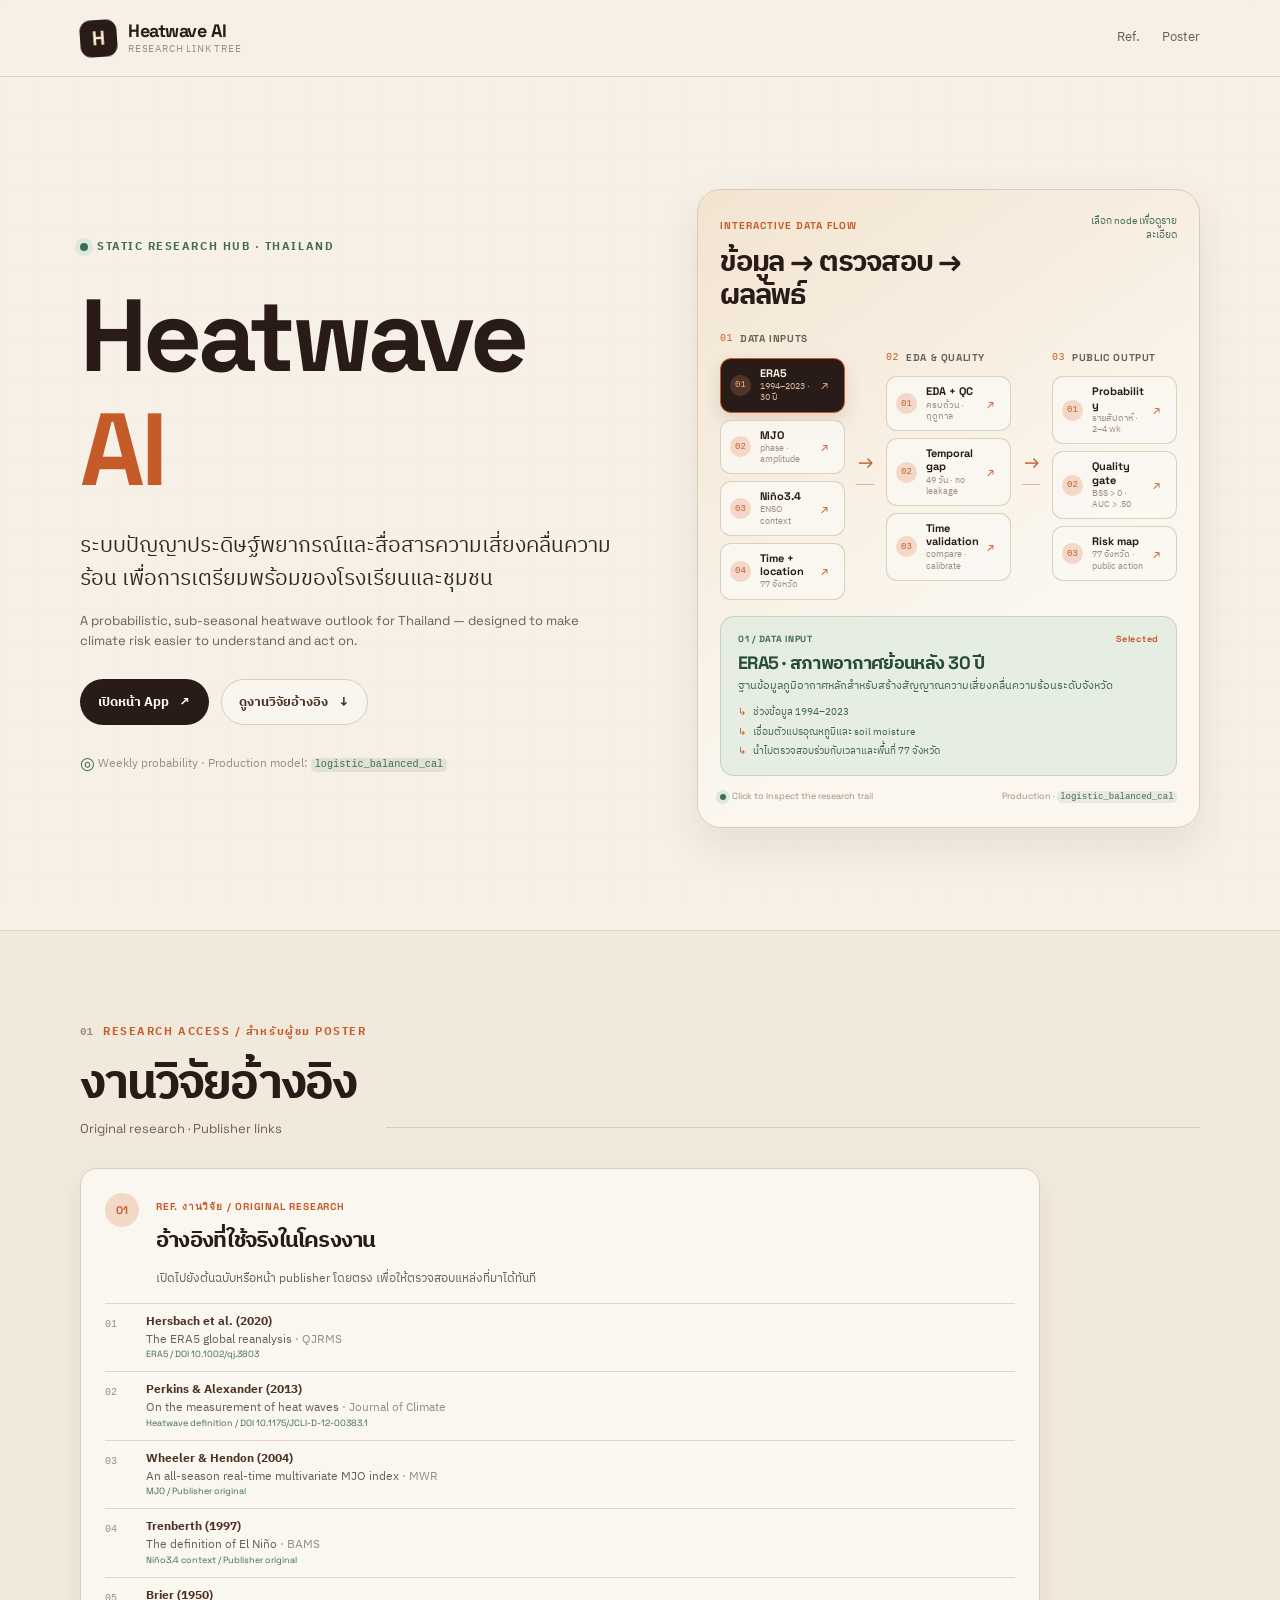
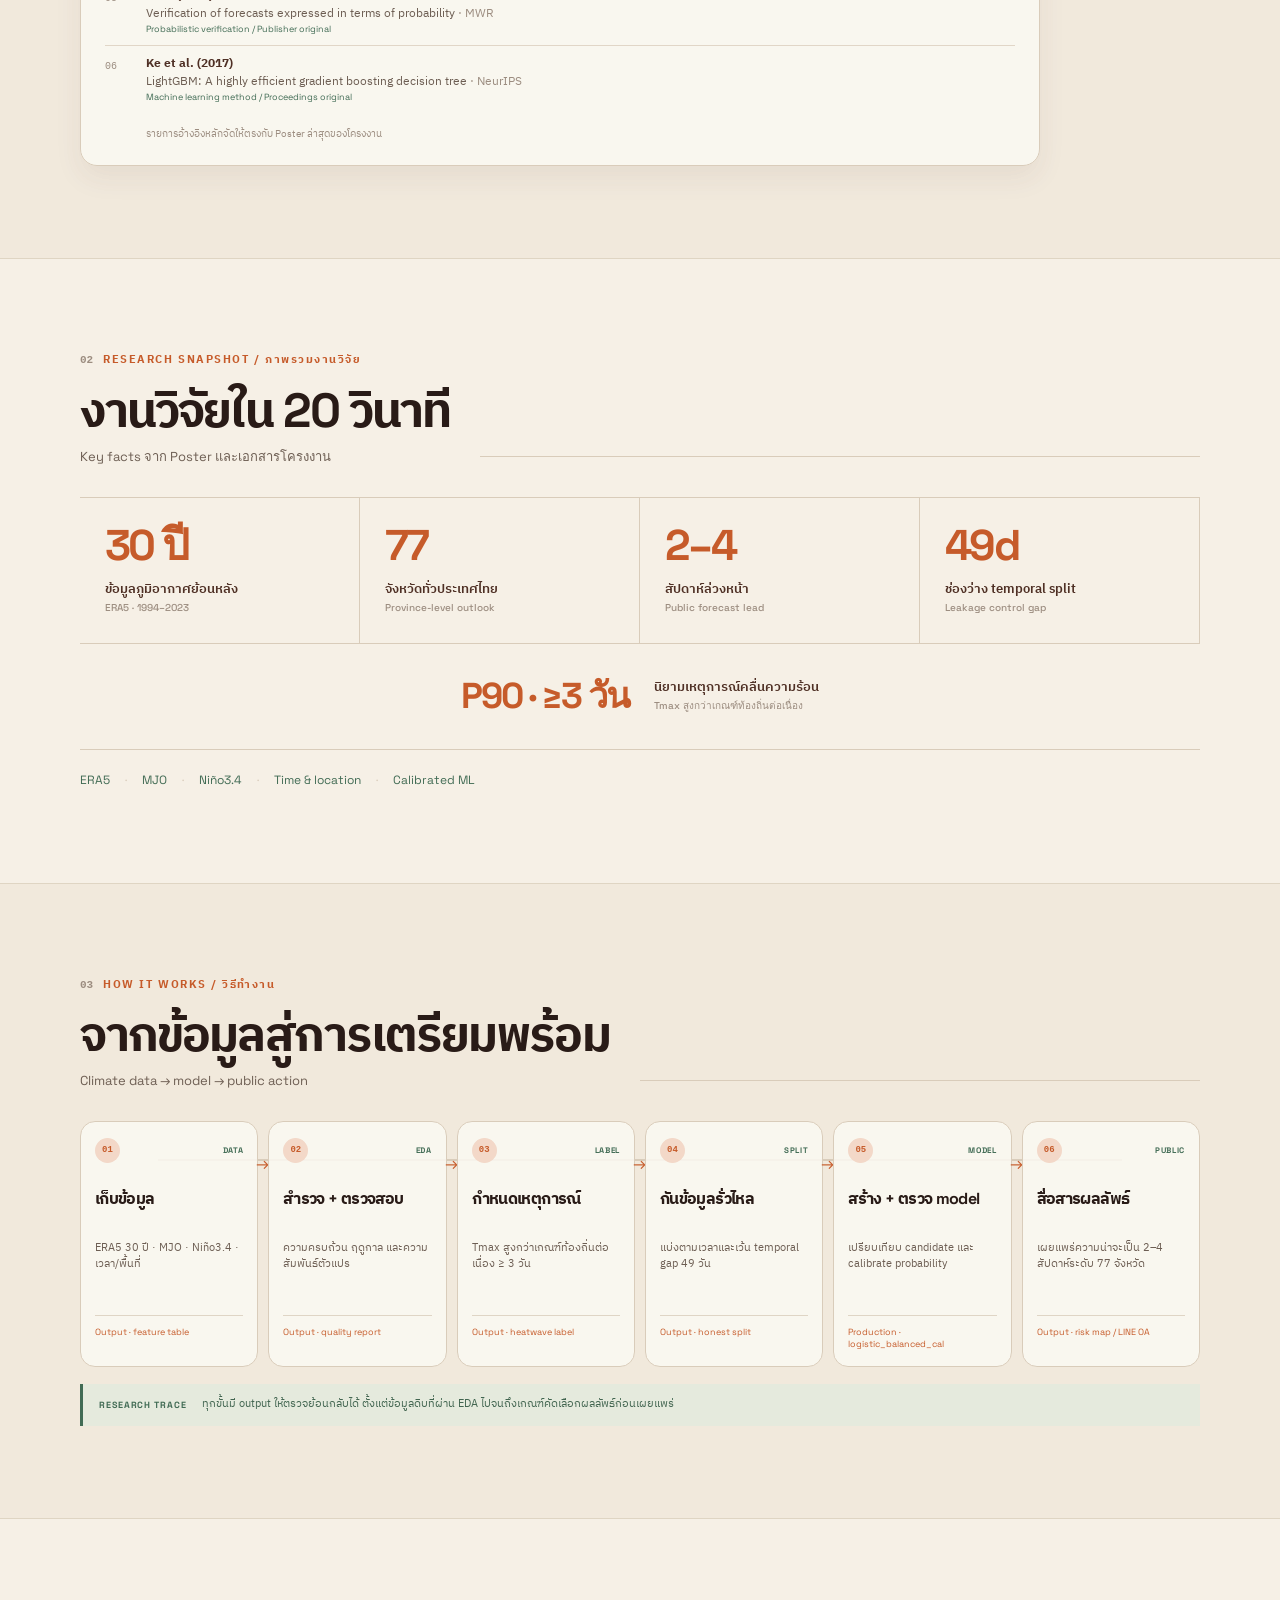
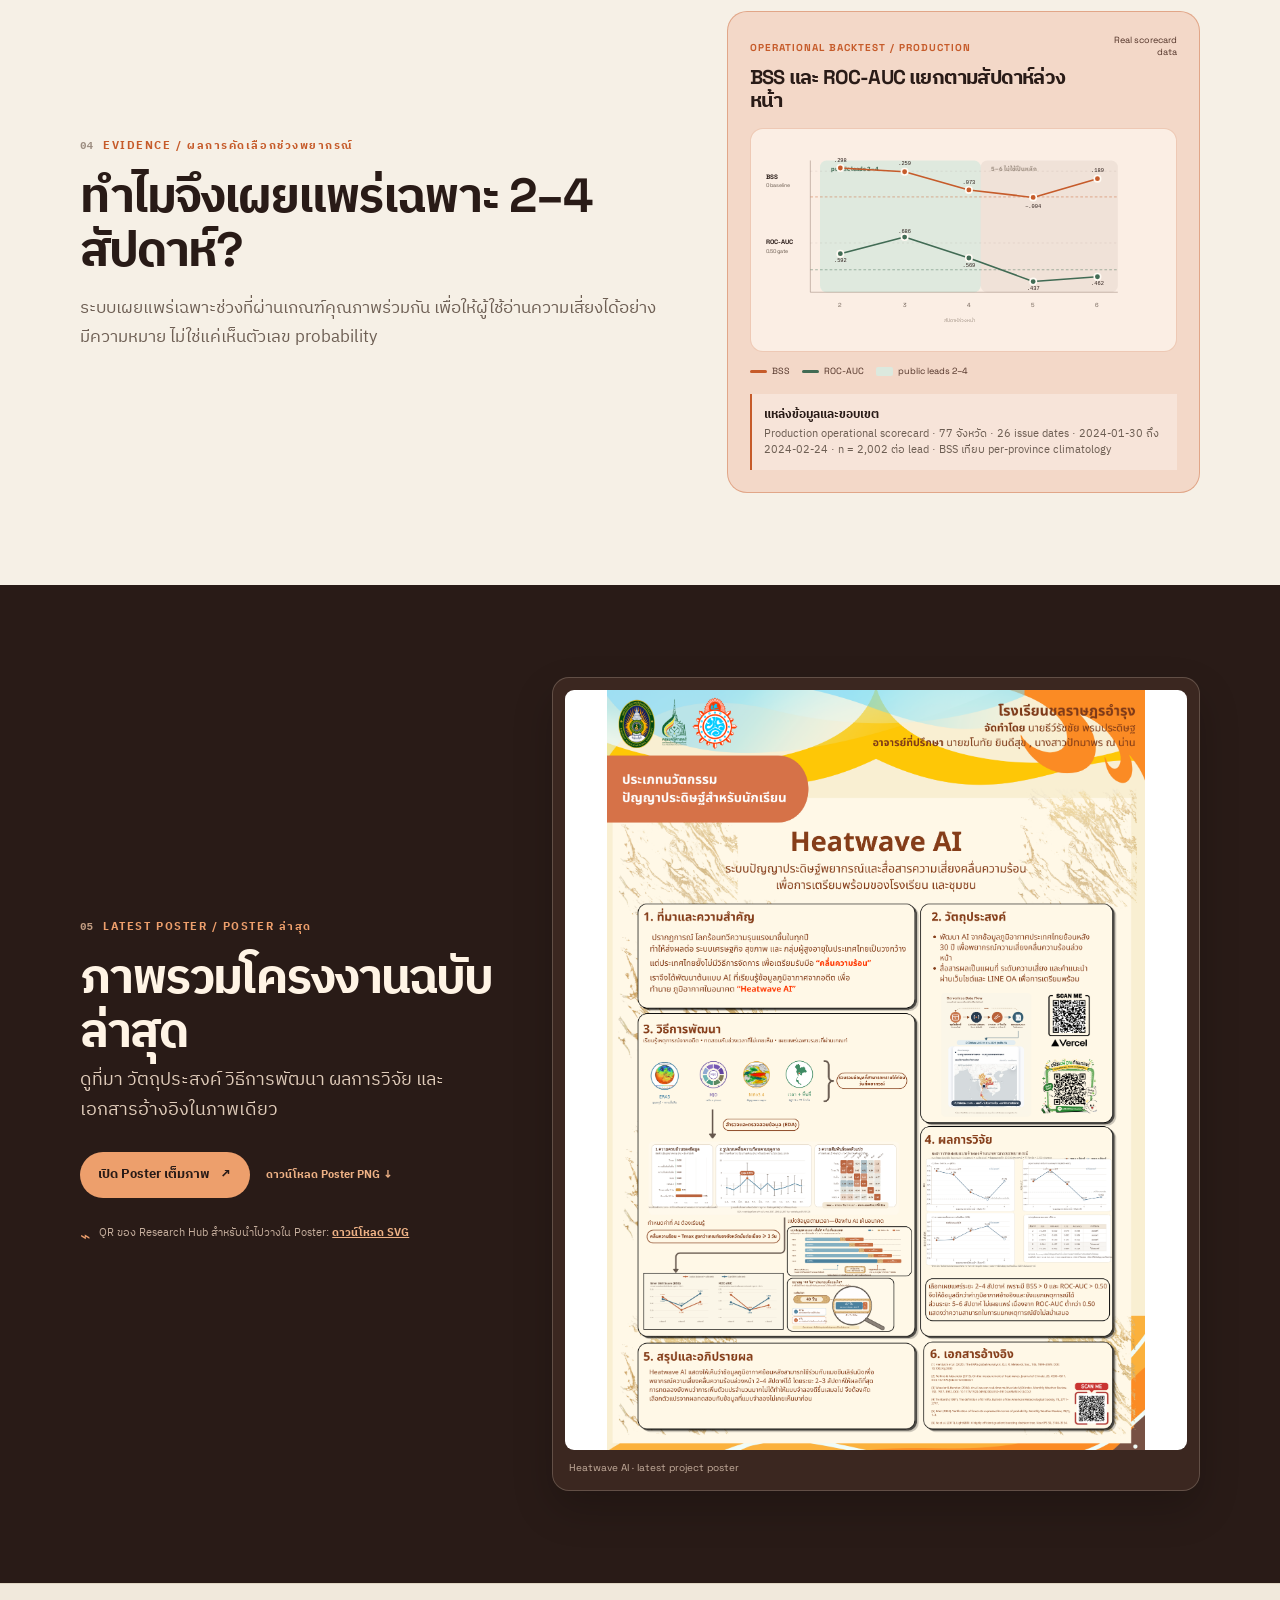
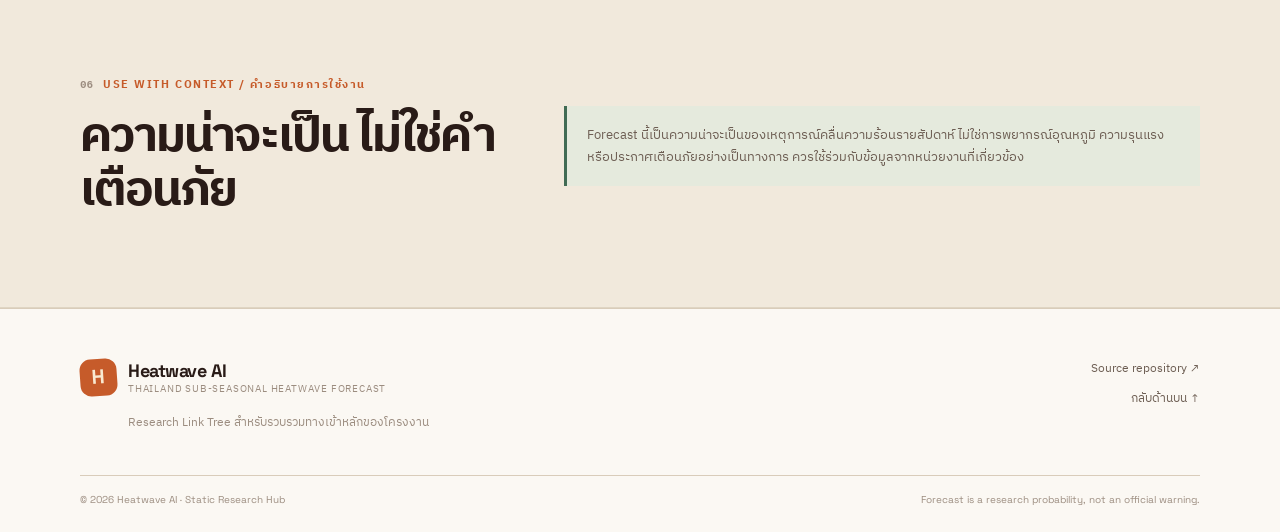
==== commit aac623bb: "Plot real operational verification metrics" ====
--- a/index.html
+++ b/index.html
@@ -145,29 +145,31 @@
           <p class="lead-paragraph">ระบบเผยแพร่เฉพาะช่วงที่ผ่านเกณฑ์คุณภาพร่วมกัน เพื่อให้ผู้ใช้อ่านความเสี่ยงได้อย่างมีความหมาย ไม่ใช่แค่เห็นตัวเลข probability</p>
         </div>
         <div class="criteria-card horizon-card">
-          <div class="plot-head"><div><span class="plot-kicker">Decision plot / quality gate</span><h3 id="horizon-plot-title">ช่วงพยากรณ์ที่ผ่านเกณฑ์เผยแพร่</h3></div><span class="plot-badge">No invented point metrics</span></div>
-          <div class="horizon-chart" role="img" aria-labelledby="horizon-plot-title" aria-label="กราฟเกณฑ์คุณภาพและนโยบายการเผยแพร่ แสดงช่วง 2 ถึง 4 สัปดาห์เป็นช่วงที่ผ่านเกณฑ์ BSS มากกว่า 0 และ ROC-AUC มากกว่า 0.50 ส่วน 5 ถึง 6 สัปดาห์ไม่ถูกนำเสนอเป็นผลลัพธ์หลัก">
-            <svg viewBox="0 0 760 330" preserveAspectRatio="none" aria-hidden="true">
-              <rect class="plot-zone-published" x="194" y="38" width="228" height="226" rx="12"></rect>
-              <rect class="plot-zone-muted" x="516" y="38" width="170" height="226" rx="12"></rect>
-              <line class="plot-axis" x1="92" y1="38" x2="92" y2="264"></line>
-              <line class="plot-axis" x1="92" y1="264" x2="686" y2="264"></line>
-              <line class="plot-grid" x1="92" y1="112" x2="686" y2="112"></line>
-              <line class="plot-grid" x1="92" y1="188" x2="686" y2="188"></line>
-              <text class="plot-label" x="12" y="75">BSS</text><text class="plot-sub" x="12" y="91">&gt; 0</text>
-              <text class="plot-label" x="12" y="151">ROC-AUC</text><text class="plot-sub" x="12" y="167">&gt; .50</text>
-              <text class="plot-label" x="12" y="227">Publish</text><text class="plot-sub" x="12" y="243">policy</text>
-              <text class="plot-zone-text plot-zone-text-green" x="216" y="58">เผยแพร่หลัก</text>
-              <text class="plot-zone-text plot-zone-text-muted" x="536" y="58">ไม่ใช่ headline</text>
-              <path class="plot-gate-segment plot-gate-bss" d="M228 112 L432 112"></path>
-              <path class="plot-gate-segment plot-gate-auc" d="M228 188 L432 188"></path>
-              <g class="plot-status-pass"><circle cx="228" cy="112" r="6"></circle><circle cx="330" cy="112" r="6"></circle><circle cx="432" cy="112" r="6"></circle><circle cx="228" cy="188" r="6"></circle><circle cx="330" cy="188" r="6"></circle><circle cx="432" cy="188" r="6"></circle><circle cx="228" cy="244" r="6"></circle><circle cx="330" cy="244" r="6"></circle><circle cx="432" cy="244" r="6"></circle></g>
-              <g class="plot-status-neutral"><circle cx="126" cy="244" r="5"></circle><circle cx="534" cy="244" r="5"></circle><circle cx="636" cy="244" r="5"></circle></g>
-              <g class="plot-ticks"><text x="122" y="292">1</text><text x="224" y="292">2</text><text x="326" y="292">3</text><text x="428" y="292">4</text><text x="530" y="292">5</text><text x="632" y="292">6</text><text x="345" y="317">สัปดาห์ล่วงหน้า</text></g>
+          <div class="plot-head"><div><span class="plot-kicker">Operational backtest / production</span><h3 id="horizon-plot-title">BSS และ ROC-AUC แยกตามสัปดาห์ล่วงหน้า</h3></div><span class="plot-badge">Real scorecard data</span></div>
+          <div class="horizon-chart real-scorecard-chart" role="img" aria-labelledby="horizon-plot-title" aria-label="กราฟผล operational backtest ของ production model แยกตาม lead 2 ถึง 6 สัปดาห์ แสดงค่า BSS และ ROC-AUC จาก scorecard จริง">
+            <svg viewBox="0 0 760 380" preserveAspectRatio="none" aria-hidden="true">
+              <rect class="plot-zone-published" x="112" y="42" width="300" height="246" rx="12"></rect>
+              <rect class="plot-zone-muted" x="412" y="42" width="256" height="246" rx="12"></rect>
+              <line class="plot-axis" x1="94" y1="42" x2="94" y2="288"></line>
+              <line class="plot-axis" x1="94" y1="288" x2="668" y2="288"></line>
+              <line class="plot-zero" x1="94" y1="110" x2="668" y2="110"></line>
+              <line class="plot-auc-threshold" x1="94" y1="246" x2="668" y2="246"></line>
+              <line class="plot-grid" x1="94" y1="62" x2="668" y2="62"></line>
+              <line class="plot-grid" x1="94" y1="196" x2="668" y2="196"></line>
+              <text class="plot-label" x="12" y="76">BSS</text><text class="plot-sub" x="12" y="92">0 baseline</text>
+              <text class="plot-label" x="12" y="198">ROC-AUC</text><text class="plot-sub" x="12" y="214">0.50 gate</text>
+              <text class="plot-zone-text plot-zone-text-green" x="132" y="62">public leads 2–4</text>
+              <text class="plot-zone-text plot-zone-text-muted" x="432" y="62">5–6 ไม่ใช้เป็นหลัก</text>
+              <path class="real-line real-line-bss" d="M150 56 L270 63 L390 97 L510 111 L630 76"></path>
+              <path class="real-line real-line-auc" d="M150 216 L270 185 L390 224 L510 268 L630 259"></path>
+              <g class="real-points real-points-bss"><circle cx="150" cy="56" r="6"></circle><circle cx="270" cy="63" r="6"></circle><circle cx="390" cy="97" r="6"></circle><circle cx="510" cy="111" r="6"></circle><circle cx="630" cy="76" r="6"></circle></g>
+              <g class="real-points real-points-auc"><circle cx="150" cy="216" r="6"></circle><circle cx="270" cy="185" r="6"></circle><circle cx="390" cy="224" r="6"></circle><circle cx="510" cy="268" r="6"></circle><circle cx="630" cy="259" r="6"></circle></g>
+              <g class="plot-value-labels"><text x="150" y="44">.298</text><text x="270" y="51">.259</text><text x="390" y="85">.073</text><text x="510" y="130">−.004</text><text x="630" y="64">.189</text><text x="150" y="232">.592</text><text x="270" y="177">.686</text><text x="390" y="240">.569</text><text x="510" y="284">.437</text><text x="630" y="275">.462</text></g>
+              <g class="plot-ticks"><text x="150" y="316">2</text><text x="270" y="316">3</text><text x="390" y="316">4</text><text x="510" y="316">5</text><text x="630" y="316">6</text><text x="372" y="344">สัปดาห์ล่วงหน้า</text></g>
             </svg>
           </div>
-          <div class="plot-legend"><span><i class="legend-line legend-bss"></i>BSS</span><span><i class="legend-line legend-auc"></i>ROC-AUC</span><span><i class="legend-zone"></i>ช่วงที่เผยแพร่</span></div>
-          <div class="criteria-note"><strong>หมายเหตุการอ่านกราฟ</strong><span>กราฟนี้สื่อเกณฑ์และนโยบายการเผยแพร่จาก Poster ไม่ใส่ค่า metric รายจุดที่ไม่มี provenance ชัดเจน</span></div>
+          <div class="plot-legend"><span><i class="legend-line legend-bss"></i>BSS</span><span><i class="legend-line legend-auc"></i>ROC-AUC</span><span><i class="legend-zone"></i>public leads 2–4</span></div>
+          <div class="criteria-note"><strong>แหล่งข้อมูลและขอบเขต</strong><span>Production operational scorecard · 77 จังหวัด · 26 issue dates · 2024-01-30 ถึง 2024-02-24 · n = 2,002 ต่อ lead · BSS เทียบ per-province climatology</span></div>
         </div>
       </div>
     </section>
--- a/styles.css
+++ b/styles.css
@@ -201,6 +201,8 @@
 .horizon-chart svg { display: block; width: 100%; height: auto; }
 .plot-axis { stroke: rgba(79,48,37,.55); stroke-width: 1; }
 .plot-grid { stroke: rgba(79,48,37,.15); stroke-width: 1; stroke-dasharray: 4 5; }
+.plot-zero { stroke: rgba(198,91,42,.55); stroke-width: 1.5; stroke-dasharray: 5 4; }
+.plot-auc-threshold { stroke: rgba(65,107,84,.55); stroke-width: 1.5; stroke-dasharray: 5 4; }
 .plot-zone-published { fill: rgba(220,233,222,.9); }
 .plot-zone-muted { fill: rgba(156,141,128,.12); }
 .plot-zone-text { font-family: "IBM Plex Sans Thai", sans-serif; font-size: 11px; font-weight: 700; }
@@ -208,6 +210,13 @@
 .plot-zone-text-muted { fill: var(--ink-faint); }
 .plot-label { fill: var(--brown-dark); font-family: "Space Grotesk", sans-serif; font-size: 12px; font-weight: 700; }
 .plot-sub { fill: var(--ink-soft); font-family: "Space Grotesk", sans-serif; font-size: 10px; }
+.real-line { fill: none; stroke-width: 3; stroke-linecap: round; stroke-linejoin: round; }
+.real-line-bss { stroke: var(--orange); }
+.real-line-auc { stroke: var(--green); }
+.real-points { stroke: #fffaf3; stroke-width: 3; }
+.real-points-bss { fill: var(--orange); }
+.real-points-auc { fill: var(--green); }
+.plot-value-labels text { fill: var(--brown-dark); font-family: ui-monospace, monospace; font-size: 10px; text-anchor: middle; }
 .plot-gate-segment { fill: none; stroke-width: 4; stroke-linecap: round; }
 .plot-gate-bss { stroke: var(--orange); }
 .plot-gate-auc { stroke: var(--green); }
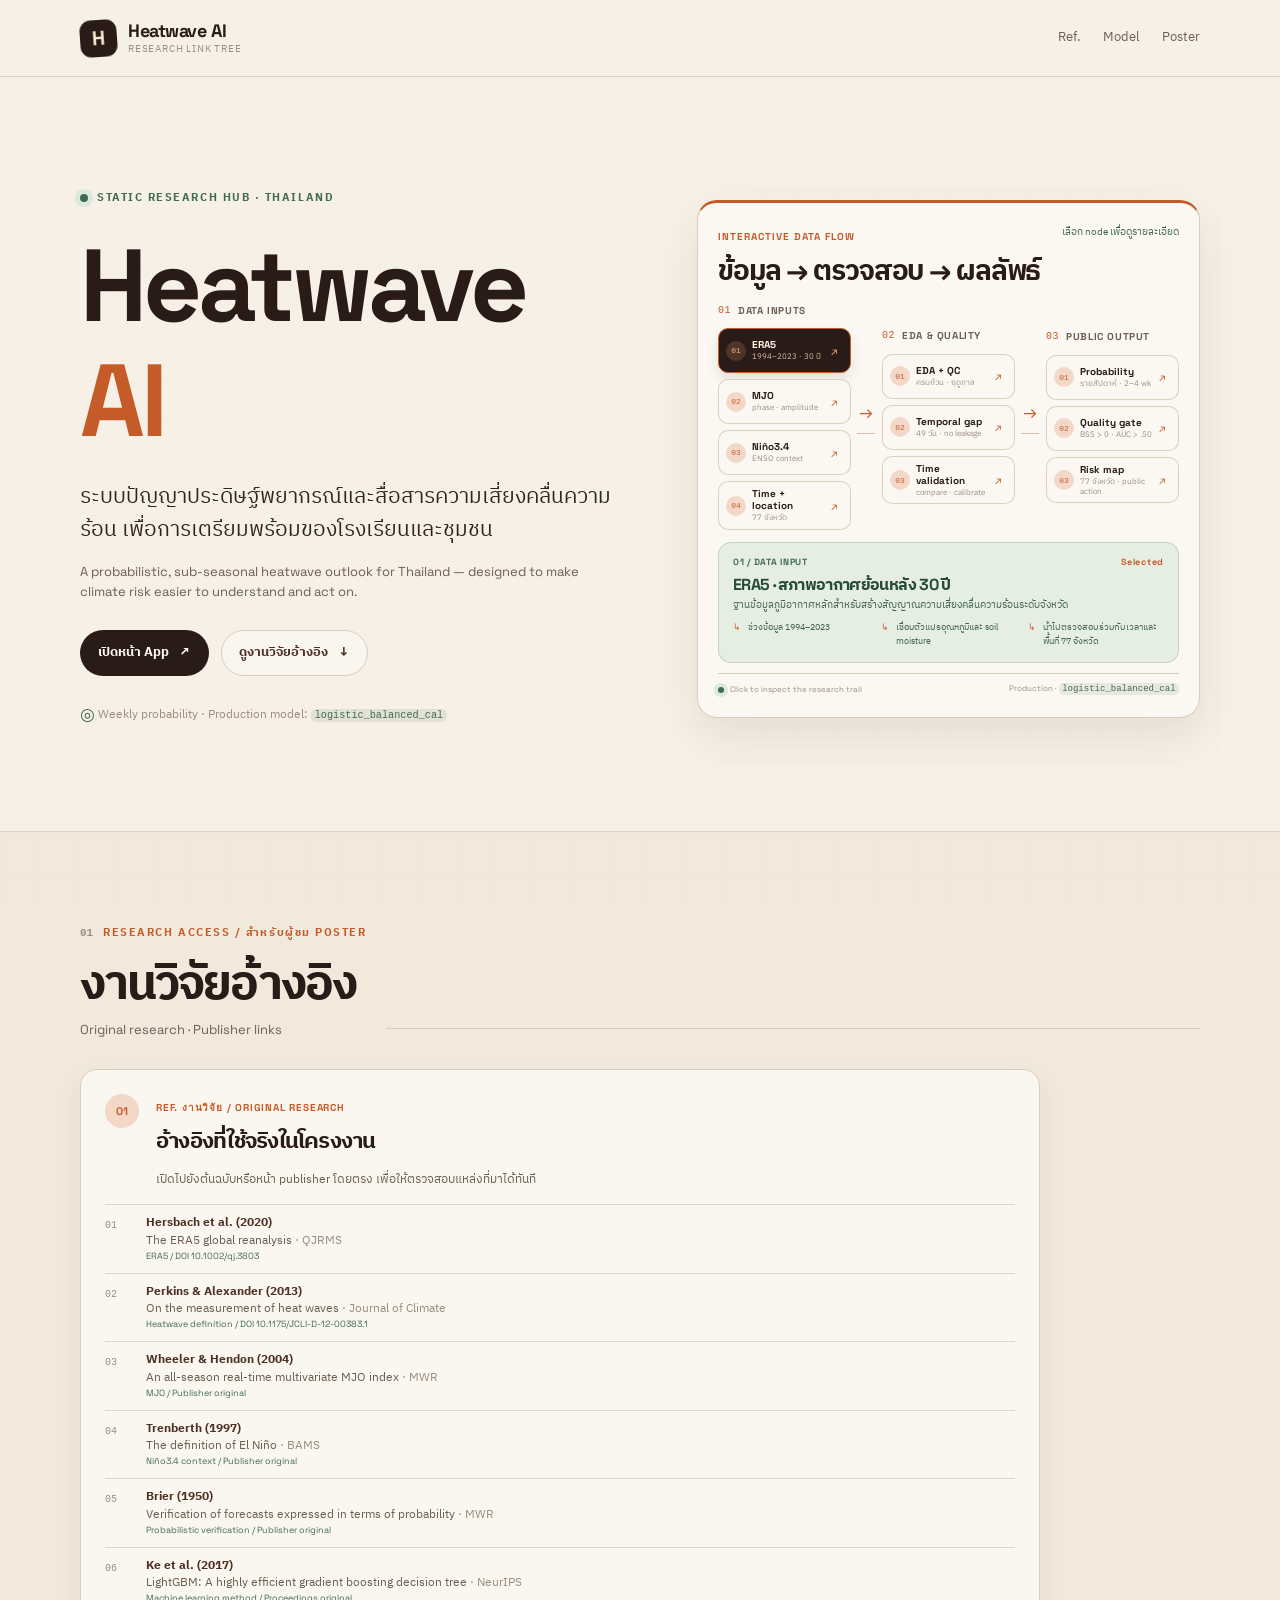
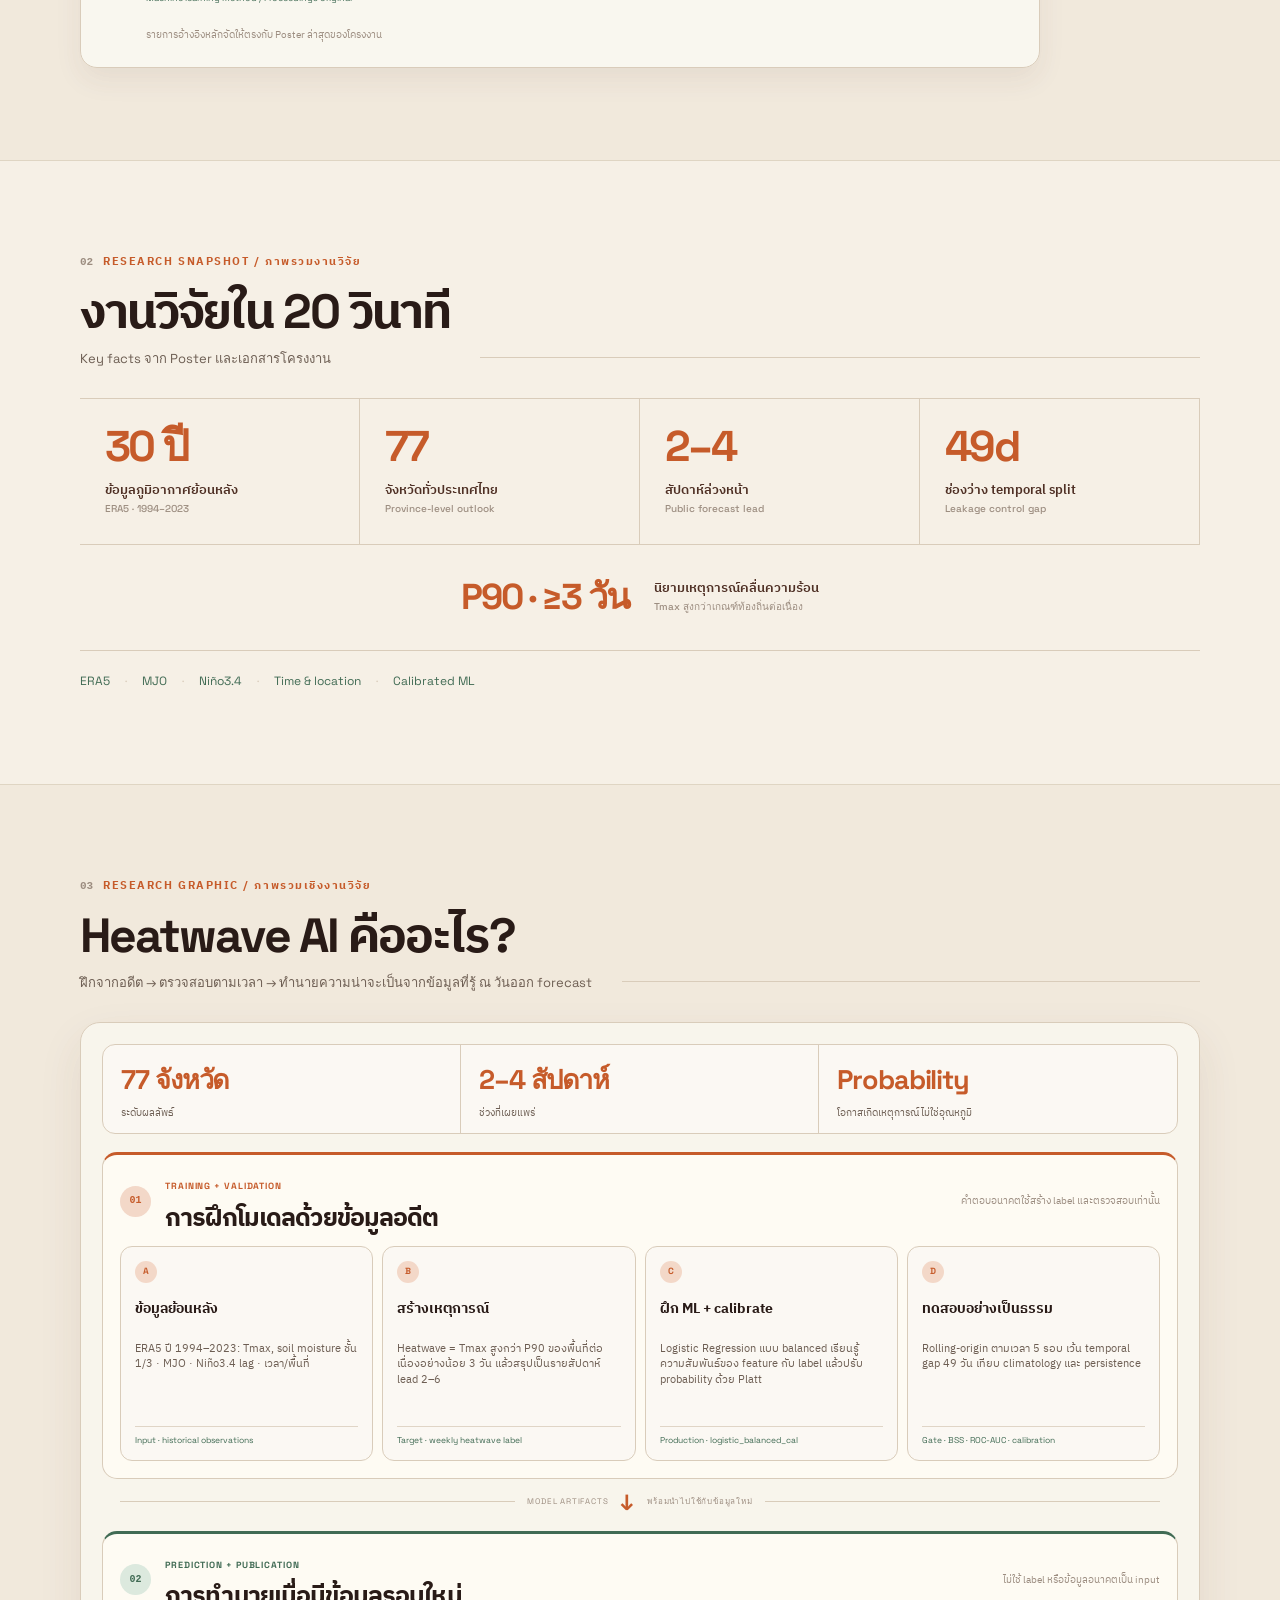
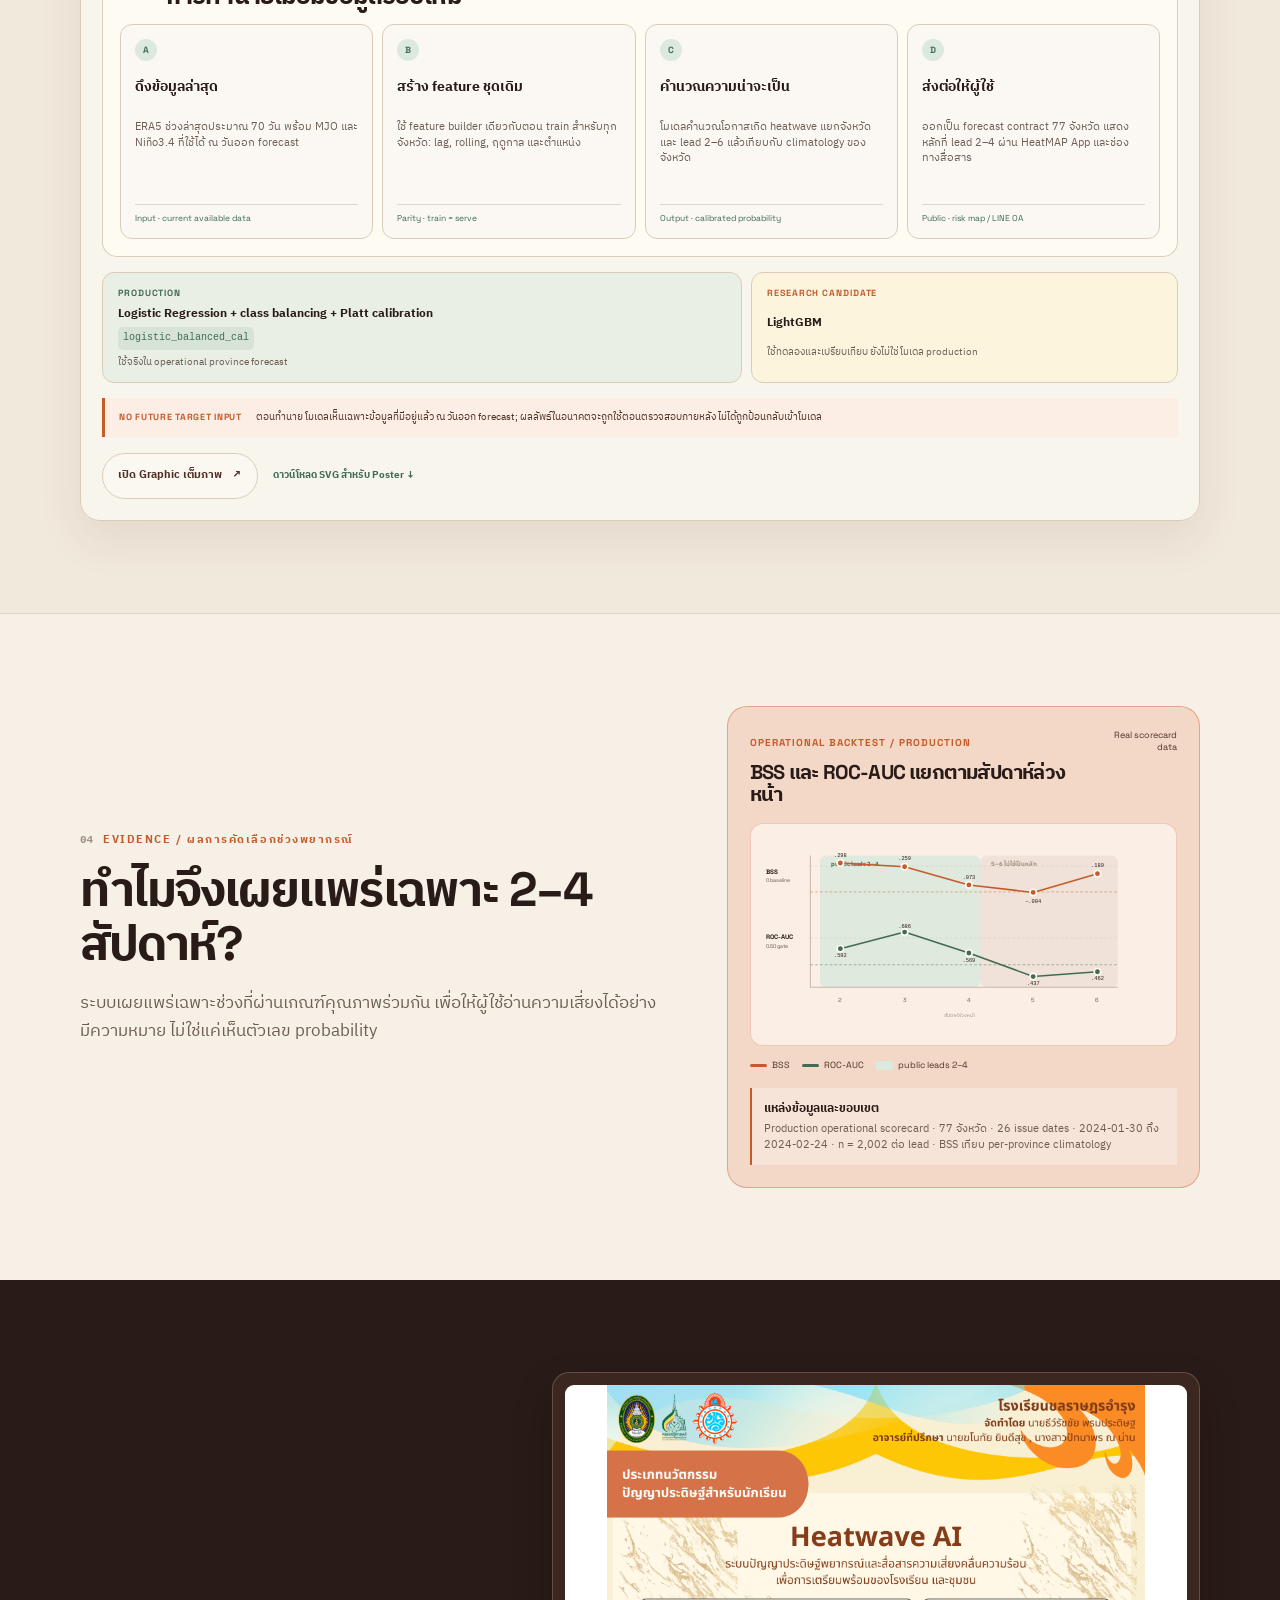
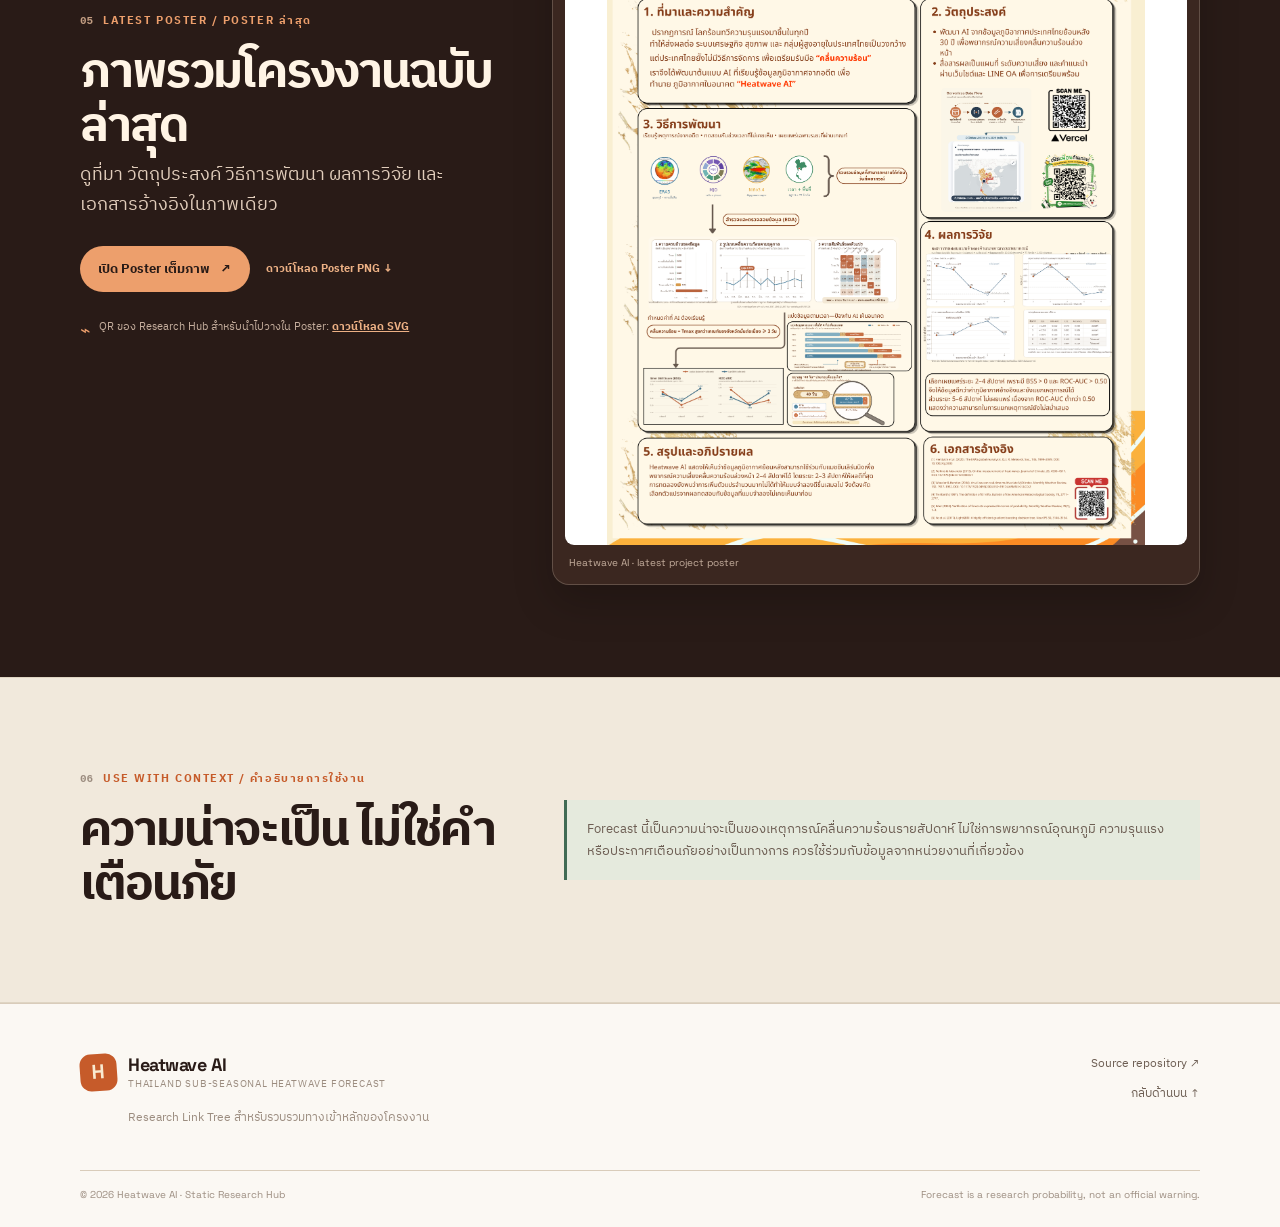
==== commit 77bc4c96: "Add research train and prediction graphic" ====
--- a/index.html
+++ b/index.html
@@ -22,6 +22,7 @@
       </a>
       <nav class="main-nav" aria-label="เมนูหลัก">
         <a href="#references">Ref.</a>
+        <a href="#how-it-works">Model</a>
         <a href="#poster">Poster</a>
       </nav>
     </div>
@@ -123,17 +124,45 @@
 
     <section class="section-pad section-tint" id="how-it-works" aria-labelledby="flow-title">
       <div class="shell">
-        <div class="section-kicker"><span>03</span> How it works / วิธีทำงาน</div>
-        <div class="section-heading compact-heading"><div><h2 id="flow-title">จากข้อมูลสู่การเตรียมพร้อม</h2><p>Climate data → model → public action</p></div><span class="heading-rule" aria-hidden="true"></span></div>
-        <div class="research-pipeline" aria-label="กราฟขั้นตอนการทำงานและวิจัยจริงของ Heatwave AI">
-          <article class="pipeline-step"><div class="pipeline-meta"><span>01</span><small>DATA</small></div><h3>เก็บข้อมูล</h3><p>ERA5 30 ปี · MJO · Niño3.4 · เวลา/พื้นที่</p><small class="pipeline-output">Output · feature table</small></article>
-          <article class="pipeline-step"><div class="pipeline-meta"><span>02</span><small>EDA</small></div><h3>สำรวจ + ตรวจสอบ</h3><p>ความครบถ้วน ฤดูกาล และความสัมพันธ์ตัวแปร</p><small class="pipeline-output">Output · quality report</small></article>
-          <article class="pipeline-step"><div class="pipeline-meta"><span>03</span><small>LABEL</small></div><h3>กำหนดเหตุการณ์</h3><p>Tmax สูงกว่าเกณฑ์ท้องถิ่นต่อเนื่อง ≥ 3 วัน</p><small class="pipeline-output">Output · heatwave label</small></article>
-          <article class="pipeline-step"><div class="pipeline-meta"><span>04</span><small>SPLIT</small></div><h3>กันข้อมูลรั่วไหล</h3><p>แบ่งตามเวลาและเว้น temporal gap 49 วัน</p><small class="pipeline-output">Output · honest split</small></article>
-          <article class="pipeline-step"><div class="pipeline-meta"><span>05</span><small>MODEL</small></div><h3>สร้าง + ตรวจ model</h3><p>เปรียบเทียบ candidate และ calibrate probability</p><small class="pipeline-output">Production · logistic_balanced_cal</small></article>
-          <article class="pipeline-step"><div class="pipeline-meta"><span>06</span><small>PUBLIC</small></div><h3>สื่อสารผลลัพธ์</h3><p>เผยแพร่ความน่าจะเป็น 2–4 สัปดาห์ระดับ 77 จังหวัด</p><small class="pipeline-output">Output · risk map / LINE OA</small></article>
-        </div>
-        <div class="pipeline-note"><span>RESEARCH TRACE</span><p>ทุกขั้นมี output ให้ตรวจย้อนกลับได้ ตั้งแต่ข้อมูลดิบที่ผ่าน EDA ไปจนถึงเกณฑ์คัดเลือกผลลัพธ์ก่อนเผยแพร่</p></div>
+        <div class="section-kicker"><span>03</span> Research graphic / ภาพรวมเชิงงานวิจัย</div>
+        <div class="section-heading compact-heading"><div><h2 id="flow-title">Heatwave AI คืออะไร?</h2><p>ฝึกจากอดีต → ตรวจสอบตามเวลา → ทำนายความน่าจะเป็นจากข้อมูลที่รู้ ณ วันออก forecast</p></div><span class="heading-rule" aria-hidden="true"></span></div>
+
+        <div class="research-graphic" aria-label="กราฟอธิบายข้อมูลที่ใช้ฝึกและทำนายของ Heatwave AI">
+          <div class="research-graphic-summary">
+            <div><strong>77 จังหวัด</strong><span>ระดับผลลัพธ์</span></div>
+            <div><strong>2–4 สัปดาห์</strong><span>ช่วงที่เผยแพร่</span></div>
+            <div><strong>Probability</strong><span>โอกาสเกิดเหตุการณ์ ไม่ใช่อุณหภูมิ</span></div>
+          </div>
+
+          <section class="research-lane research-lane-train" aria-labelledby="training-title">
+            <div class="research-lane-head"><span class="research-lane-index">01</span><div><span class="research-lane-kicker">TRAINING + VALIDATION</span><h3 id="training-title">การฝึกโมเดลด้วยข้อมูลอดีต</h3></div><span class="research-lane-note">คำตอบอนาคตใช้สร้าง label และตรวจสอบเท่านั้น</span></div>
+            <div class="research-lane-grid">
+              <article class="research-node"><span class="research-node-index">A</span><h4>ข้อมูลย้อนหลัง</h4><p>ERA5 ปี 1994–2023: Tmax, soil moisture ชั้น 1/3 · MJO · Niño3.4 lag · เวลา/พื้นที่</p><small>Input · historical observations</small></article>
+              <article class="research-node"><span class="research-node-index">B</span><h4>สร้างเหตุการณ์</h4><p>Heatwave = Tmax สูงกว่า P90 ของพื้นที่ต่อเนื่องอย่างน้อย 3 วัน แล้วสรุปเป็นรายสัปดาห์ lead 2–6</p><small>Target · weekly heatwave label</small></article>
+              <article class="research-node"><span class="research-node-index">C</span><h4>ฝึก ML + calibrate</h4><p>Logistic Regression แบบ balanced เรียนรู้ความสัมพันธ์ของ feature กับ label แล้วปรับ probability ด้วย Platt</p><small>Production · logistic_balanced_cal</small></article>
+              <article class="research-node"><span class="research-node-index">D</span><h4>ทดสอบอย่างเป็นธรรม</h4><p>Rolling-origin ตามเวลา 5 รอบ เว้น temporal gap 49 วัน เทียบ climatology และ persistence</p><small>Gate · BSS · ROC-AUC · calibration</small></article>
+            </div>
+          </section>
+
+          <div class="research-graphic-arrow" aria-hidden="true"><span>MODEL ARTIFACTS</span><strong>↓</strong><span>พร้อมนำไปใช้กับข้อมูลใหม่</span></div>
+
+          <section class="research-lane research-lane-predict" aria-labelledby="prediction-title">
+            <div class="research-lane-head"><span class="research-lane-index">02</span><div><span class="research-lane-kicker">PREDICTION + PUBLICATION</span><h3 id="prediction-title">การทำนายเมื่อมีข้อมูลรอบใหม่</h3></div><span class="research-lane-note">ไม่ใช้ label หรือข้อมูลอนาคตเป็น input</span></div>
+            <div class="research-lane-grid">
+              <article class="research-node"><span class="research-node-index">A</span><h4>ดึงข้อมูลล่าสุด</h4><p>ERA5 ช่วงล่าสุดประมาณ 70 วัน พร้อม MJO และ Niño3.4 ที่ใช้ได้ ณ วันออก forecast</p><small>Input · current available data</small></article>
+              <article class="research-node"><span class="research-node-index">B</span><h4>สร้าง feature ชุดเดิม</h4><p>ใช้ feature builder เดียวกับตอน train สำหรับทุกจังหวัด: lag, rolling, ฤดูกาล และตำแหน่ง</p><small>Parity · train = serve</small></article>
+              <article class="research-node"><span class="research-node-index">C</span><h4>คำนวณความน่าจะเป็น</h4><p>โมเดลคำนวณโอกาสเกิด heatwave แยกจังหวัดและ lead 2–6 แล้วเทียบกับ climatology ของจังหวัด</p><small>Output · calibrated probability</small></article>
+              <article class="research-node"><span class="research-node-index">D</span><h4>ส่งต่อให้ผู้ใช้</h4><p>ออกเป็น forecast contract 77 จังหวัด แสดงหลักที่ lead 2–4 ผ่าน HeatMAP App และช่องทางสื่อสาร</p><small>Public · risk map / LINE OA</small></article>
+            </div>
+          </section>
+
+          <div class="research-model-status">
+            <article><span class="status-label status-production">PRODUCTION</span><strong>Logistic Regression + class balancing + Platt calibration</strong><code>logistic_balanced_cal</code><small>ใช้จริงใน operational province forecast</small></article>
+            <article><span class="status-label status-candidate">RESEARCH CANDIDATE</span><strong>LightGBM</strong><span class="status-copy">ใช้ทดลองและเปรียบเทียบ ยังไม่ใช่โมเดล production</span></article>
+          </div>
+          <div class="research-graphic-rule"><span>NO FUTURE TARGET INPUT</span><p>ตอนทำนาย โมเดลเห็นเฉพาะข้อมูลที่มีอยู่แล้ว ณ วันออก forecast; ผลลัพธ์ในอนาคตจะถูกใช้ตอนตรวจสอบภายหลัง ไม่ได้ถูกป้อนกลับเข้าโมเดล</p></div>
+          <div class="research-graphic-actions"><a class="button button-secondary" href="assets/09_heatwave_ai_train_serve.svg" target="_blank" rel="noopener">เปิด Graphic เต็มภาพ <span aria-hidden="true">↗</span></a><a class="graphic-download" href="assets/09_heatwave_ai_train_serve.svg" download>ดาวน์โหลด SVG สำหรับ Poster <span aria-hidden="true">↓</span></a></div>
+        </div>
       </div>
     </section>
 
--- a/styles.css
+++ b/styles.css
@@ -83,40 +83,40 @@
 .signal-three { left: 67px; bottom: 54px; }
 .hero-caption { position: absolute; z-index: 3; right: 25px; bottom: 29px; max-width: 150px; color: var(--green); font-family: "Space Grotesk", sans-serif; font-size: 10px; line-height: 1.35; text-align: right; }
 
-.interactive-diagram { min-height: 0; padding: 22px; border-radius: 24px; background: linear-gradient(145deg, #f3e4d1, #fbf7ef 65%); }
+.hero-visual.interactive-diagram { min-height: 0; padding: 20px; border: 1px solid var(--line); border-top: 3px solid var(--orange); border-radius: var(--radius); background: var(--paper-light); box-shadow: var(--shadow); }
 .interactive-diagram::after { display: none; }
 .interactive-diagram > * { position: relative; z-index: 1; }
 .diagram-head { display: flex; align-items: start; justify-content: space-between; gap: 18px; }
 .diagram-kicker, .plot-kicker { color: var(--orange); font-family: "Space Grotesk", sans-serif; font-size: 10px; font-weight: 700; letter-spacing: .1em; text-transform: uppercase; }
-.diagram-head h2 { margin: 7px 0 0; color: var(--brown-dark); font-size: clamp(22px, 2.3vw, 30px); }
+.diagram-head h2 { margin: 6px 0 0; color: var(--brown-dark); font-size: clamp(21px, 2.3vw, 28px); }
 .diagram-hint { max-width: 125px; padding-top: 3px; color: var(--green); font-size: 10px; line-height: 1.35; text-align: right; }
-.diagram-columns { display: grid; grid-template-columns: minmax(0, 1fr) 25px minmax(0, 1fr) 25px minmax(0, 1fr); gap: 8px; align-items: center; margin-top: 20px; }
-.diagram-column { display: grid; gap: 7px; min-width: 0; }
+.diagram-columns { display: grid; grid-template-columns: minmax(0, 1fr) 19px minmax(0, 1fr) 19px minmax(0, 1fr); gap: 6px; align-items: center; margin-top: 16px; }
+.diagram-column { display: grid; gap: 6px; min-width: 0; }
 .diagram-column-label { display: flex; align-items: center; gap: 7px; margin-bottom: 3px; color: var(--ink-soft); font-family: "Space Grotesk", sans-serif; font-size: 10px; letter-spacing: .06em; text-transform: uppercase; }
 .diagram-column-label span { color: var(--orange); font-family: ui-monospace, monospace; }
-.flow-node { display: grid; grid-template-columns: 22px minmax(0, 1fr) 14px; gap: 8px; align-items: center; width: 100%; min-height: 52px; padding: 8px 9px; border: 1px solid rgba(217,204,186,.9); border-radius: 11px; background: rgba(251,248,243,.82); color: var(--brown-dark); font-family: inherit; text-align: left; cursor: pointer; }
+.flow-node { display: grid; grid-template-columns: 20px minmax(0, 1fr) 12px; gap: 6px; align-items: center; width: 100%; min-height: 45px; padding: 6px 7px; border: 1px solid rgba(217,204,186,.9); border-radius: 10px; background: rgba(251,248,243,.82); color: var(--brown-dark); font-family: inherit; text-align: left; cursor: pointer; }
 .flow-node:hover, .flow-node:focus-visible { border-color: var(--orange); background: #fffaf3; }
-.flow-node.is-active { border-color: var(--orange); background: var(--brown-dark); color: #fff4e5; box-shadow: 0 8px 18px rgba(75,48,37,.13); }
-.flow-node-index { display: grid; width: 21px; height: 21px; place-items: center; border-radius: 50%; background: var(--orange-soft); color: var(--orange); font-family: ui-monospace, monospace; font-size: 9px; }
+.flow-node.is-active { border-color: var(--orange); background: var(--brown-dark); color: #fff4e5; box-shadow: 0 6px 12px rgba(75,48,37,.12); }
+.flow-node-index { display: grid; width: 20px; height: 20px; place-items: center; border-radius: 50%; background: var(--orange-soft); color: var(--orange); font-family: ui-monospace, monospace; font-size: 8px; }
 .flow-node.is-active .flow-node-index { background: rgba(237,159,108,.2); color: #edb185; }
 .flow-node-copy { display: grid; gap: 1px; min-width: 0; }
-.flow-node-copy strong { overflow-wrap: anywhere; font-family: "Space Grotesk", "IBM Plex Sans Thai", sans-serif; font-size: 11px; line-height: 1.2; }
-.flow-node-copy small { overflow-wrap: anywhere; color: var(--ink-faint); font-size: 9px; line-height: 1.25; }
+.flow-node-copy strong { overflow-wrap: anywhere; font-family: "Space Grotesk", "IBM Plex Sans Thai", sans-serif; font-size: 10px; line-height: 1.2; }
+.flow-node-copy small { overflow-wrap: anywhere; color: var(--ink-faint); font-size: 8px; line-height: 1.2; }
 .flow-node.is-active .flow-node-copy small { color: #dcbca5; }
-.flow-node-mark { color: var(--orange); font-family: "Space Grotesk", sans-serif; font-size: 12px; }
+.flow-node-mark { color: var(--orange); font-family: "Space Grotesk", sans-serif; font-size: 11px; }
 .flow-node.is-active .flow-node-mark { color: #edb185; }
 .diagram-connector { display: grid; justify-items: center; gap: 7px; color: var(--orange); }
-.diagram-connector span { font-family: "Space Grotesk", sans-serif; font-size: 19px; }
+.diagram-connector span { font-family: "Space Grotesk", sans-serif; font-size: 17px; }
 .diagram-connector i { display: block; width: 18px; height: 1px; background: rgba(198,91,42,.4); }
-.diagram-detail { margin-top: 16px; padding: 15px 17px; border: 1px solid rgba(65,107,84,.2); border-radius: 14px; background: rgba(220,233,222,.68); }
+.diagram-detail { margin-top: 12px; padding: 12px 14px; border: 1px solid rgba(65,107,84,.2); border-radius: 13px; background: rgba(220,233,222,.68); }
 .diagram-detail-meta { display: flex; justify-content: space-between; gap: 12px; color: var(--green); font-family: "Space Grotesk", sans-serif; font-size: 9px; font-weight: 700; letter-spacing: .08em; }
 .detail-badge { color: var(--orange); }
-.diagram-detail h3 { margin: 7px 0 5px; color: #264b38; font-size: 18px; }
-.diagram-detail p { margin: 0; color: #426550; font-size: 11px; line-height: 1.45; }
-.diagram-detail ul { display: grid; gap: 3px; margin: 10px 0 0; padding: 0; list-style: none; color: #426550; font-size: 10px; }
+.diagram-detail h3 { margin: 6px 0 4px; color: #264b38; font-size: 16px; }
+.diagram-detail p { margin: 0; color: #426550; font-size: 10px; line-height: 1.4; }
+.diagram-detail ul { display: grid; grid-template-columns: repeat(3, 1fr); gap: 4px 12px; margin: 8px 0 0; padding: 0; list-style: none; color: #426550; font-size: 9px; }
 .diagram-detail li { display: flex; gap: 7px; align-items: baseline; }
 .diagram-detail li::before { content: "↳"; color: var(--orange); font-family: "Space Grotesk", sans-serif; }
-.diagram-footer { display: flex; flex-wrap: wrap; justify-content: space-between; gap: 8px 15px; margin-top: 13px; color: var(--ink-faint); font-family: "Space Grotesk", sans-serif; font-size: 9px; }
+.diagram-footer { display: flex; flex-wrap: wrap; justify-content: space-between; gap: 8px 15px; margin-top: 10px; padding-top: 8px; border-top: 1px solid var(--line); color: var(--ink-faint); font-family: "Space Grotesk", sans-serif; font-size: 8px; }
 .diagram-footer > span:first-child { display: inline-flex; align-items: center; gap: 6px; }
 .diagram-pulse { display: inline-block; width: 6px; height: 6px; border-radius: 50%; background: var(--green); box-shadow: 0 0 0 4px var(--green-soft); }
 .diagram-footer code { font-size: 9px; }
@@ -181,6 +181,49 @@
 .pipeline-note { display: flex; gap: 15px; align-items: center; margin-top: 17px; padding: 13px 16px; border-left: 3px solid var(--green); background: rgba(220,233,222,.6); }
 .pipeline-note span { flex: 0 0 auto; color: var(--green); font-family: "Space Grotesk", sans-serif; font-size: 9px; font-weight: 700; letter-spacing: .1em; }
 .pipeline-note p { margin: 0; color: #426550; font-size: 11px; line-height: 1.45; }
+
+.research-graphic { padding: 21px; border: 1px solid var(--line); border-radius: var(--radius); background: rgba(251,248,243,.72); box-shadow: var(--shadow); }
+.research-graphic-summary { display: grid; grid-template-columns: repeat(3, 1fr); border: 1px solid var(--line); border-radius: 13px; background: var(--paper-light); }
+.research-graphic-summary > div { display: grid; gap: 4px; min-height: 74px; align-content: center; padding: 13px 18px; border-right: 1px solid var(--line); }
+.research-graphic-summary > div:last-child { border-right: 0; }
+.research-graphic-summary strong { color: var(--orange); font-family: "Space Grotesk", sans-serif; font-size: clamp(18px, 2.4vw, 27px); letter-spacing: -.04em; }
+.research-graphic-summary span { color: var(--ink-soft); font-size: 10px; line-height: 1.35; }
+.research-lane { margin-top: 18px; padding: 17px; border: 1px solid var(--line); border-radius: 15px; background: rgba(255,252,245,.72); }
+.research-lane-train { border-top: 3px solid var(--orange); }
+.research-lane-predict { border-top: 3px solid var(--green); }
+.research-lane-head { display: grid; grid-template-columns: 34px minmax(0, 1fr) auto; align-items: center; gap: 11px; }
+.research-lane-index { display: grid; width: 31px; height: 31px; place-items: center; border-radius: 50%; background: var(--orange-soft); color: var(--orange); font-family: ui-monospace, monospace; font-size: 10px; font-weight: 700; }
+.research-lane-predict .research-lane-index { background: var(--green-soft); color: var(--green); }
+.research-lane-kicker, .status-label { color: var(--orange); font-family: "Space Grotesk", sans-serif; font-size: 9px; font-weight: 700; letter-spacing: .1em; }
+.research-lane-predict .research-lane-kicker { color: var(--green); }
+.research-lane-head h3 { margin: 4px 0 0; color: var(--brown-dark); font-size: clamp(19px, 2.1vw, 25px); letter-spacing: -.035em; }
+.research-lane-note { max-width: 265px; color: var(--ink-faint); font-size: 10px; line-height: 1.4; text-align: right; }
+.research-lane-grid { display: grid; grid-template-columns: repeat(4, minmax(0, 1fr)); gap: 9px; margin-top: 15px; }
+.research-node { min-width: 0; min-height: 173px; padding: 14px; border: 1px solid var(--line); border-radius: 12px; background: var(--paper-light); }
+.research-node-index { display: grid; width: 22px; height: 22px; place-items: center; border-radius: 50%; background: var(--orange-soft); color: var(--orange); font-family: "Space Grotesk", sans-serif; font-size: 9px; font-weight: 700; }
+.research-lane-predict .research-node-index { background: var(--green-soft); color: var(--green); }
+.research-node h4 { min-height: 38px; margin: 14px 0 7px; color: var(--brown-dark); font-size: 14px; }
+.research-node p { min-height: 74px; margin: 0; color: var(--ink-soft); font-size: 10.5px; line-height: 1.5; }
+.research-node small { display: block; margin-top: 10px; padding-top: 8px; border-top: 1px solid rgba(217,204,186,.78); color: var(--green); font-family: "Space Grotesk", sans-serif; font-size: 8.5px; line-height: 1.3; }
+.research-graphic-arrow { display: flex; align-items: center; gap: 12px; margin: 12px 18px 0; color: var(--ink-faint); font-family: "Space Grotesk", sans-serif; font-size: 8px; letter-spacing: .1em; text-align: center; }
+.research-graphic-arrow::before, .research-graphic-arrow::after { flex: 1; height: 1px; content: ""; background: var(--line); }
+.research-graphic-arrow strong { color: var(--orange); font-size: 22px; line-height: 1; }
+.research-graphic-arrow span:last-child { text-align: left; }
+.research-model-status { display: grid; grid-template-columns: 1.2fr .8fr; gap: 9px; margin-top: 15px; }
+.research-model-status article { display: grid; gap: 5px; padding: 13px 15px; border: 1px solid var(--line); border-radius: 12px; background: rgba(220,233,222,.54); }
+.research-model-status article:last-child { background: rgba(255,243,215,.66); }
+.status-production { color: var(--green); }
+.status-candidate { color: var(--orange); }
+.research-model-status strong { color: var(--brown-dark); font-size: 12px; line-height: 1.35; }
+.research-model-status code { width: fit-content; padding: 3px 5px; border-radius: 5px; background: rgba(62,128,98,.1); color: var(--green); font-size: 10px; }
+.research-model-status small, .status-copy { color: var(--ink-soft); font-size: 10px; line-height: 1.4; }
+.research-graphic-rule { display: grid; grid-template-columns: auto 1fr; gap: 14px; align-items: center; margin-top: 15px; padding: 12px 14px; border-left: 3px solid var(--orange); background: rgba(255,232,220,.55); }
+.research-graphic-rule span { color: var(--orange); font-family: "Space Grotesk", sans-serif; font-size: 9px; font-weight: 700; letter-spacing: .08em; }
+.research-graphic-rule p { margin: 0; color: var(--brown); font-size: 10px; line-height: 1.5; }
+.research-graphic-actions { display: flex; flex-wrap: wrap; align-items: center; gap: 15px; margin-top: 16px; }
+.research-graphic-actions .button { padding: 11px 15px; font-size: 11px; }
+.graphic-download { color: var(--green); font-size: 10px; font-weight: 700; text-decoration: none; }
+.graphic-download:hover, .graphic-download:focus-visible { color: var(--orange); text-decoration: underline; text-underline-offset: 4px; }
 
 .results-layout { display: grid; grid-template-columns: minmax(0, 1fr) minmax(360px, .82fr); align-items: center; gap: 70px; }
 .results-layout h2 { margin-bottom: 18px; }
@@ -272,6 +315,7 @@
   .research-pipeline { grid-template-columns: repeat(3, 1fr); }
   .research-pipeline::before { display: none; }
   .pipeline-step:not(:last-child)::after { content: none; }
+  .research-lane-grid { grid-template-columns: repeat(2, minmax(0, 1fr)); }
   .disclaimer-layout { grid-template-columns: 1fr; gap: 25px; }
 }
 @media (max-width: 760px) {
@@ -295,13 +339,14 @@
   .hero-actions { display: grid; grid-template-columns: 1fr; }
   .hero-actions .button { width: 100%; }
   .hero-visual { min-height: 320px; border-radius: 50% 50% 18px 18px; }
-  .interactive-diagram { padding: 17px; border-radius: 18px; }
+  .hero-visual.interactive-diagram { min-height: 0; padding: 15px; border-radius: 18px; }
   .diagram-head { display: block; }
   .diagram-hint { max-width: none; margin-top: 8px; text-align: left; }
   .diagram-columns { grid-template-columns: 1fr; gap: 10px; }
   .diagram-connector { display: flex; align-items: center; justify-content: center; height: 17px; transform: rotate(90deg); }
   .diagram-column-label { margin-top: 2px; }
-  .diagram-detail { padding: 13px; }
+  .diagram-detail { padding: 12px; }
+  .diagram-detail ul { grid-template-columns: 1fr; }
   .orbit-one { width: 240px; height: 150px; top: 76px; }
   .orbit-two { width: 320px; height: 205px; top: 50px; }
   .heat-core { width: 111px; height: 111px; }
@@ -342,6 +387,24 @@
   .pipeline-step p { margin-bottom: 15px; }
   .pipeline-note { display: block; }
   .pipeline-note p { margin-top: 7px; }
+  .research-graphic { padding: 13px; }
+  .research-graphic-summary { grid-template-columns: 1fr; }
+  .research-graphic-summary > div { min-height: 0; padding: 12px 14px; border-right: 0; border-bottom: 1px solid var(--line); }
+  .research-graphic-summary > div:last-child { border-bottom: 0; }
+  .research-lane { padding: 13px; }
+  .research-lane-head { grid-template-columns: 29px 1fr; align-items: start; }
+  .research-lane-index { width: 27px; height: 27px; }
+  .research-lane-note { grid-column: 2; max-width: none; margin-top: 4px; text-align: left; }
+  .research-lane-grid { grid-template-columns: 1fr; }
+  .research-node { min-height: 0; }
+  .research-node h4, .research-node p { min-height: 0; }
+  .research-node p { margin-bottom: 13px; }
+  .research-graphic-arrow { margin-inline: 3px; font-size: 7px; }
+  .research-model-status { grid-template-columns: 1fr; }
+  .research-graphic-rule { grid-template-columns: 1fr; gap: 6px; }
+  .research-graphic-actions { align-items: stretch; flex-direction: column; }
+  .research-graphic-actions .button { width: 100%; }
+  .graphic-download { text-align: center; }
   .criteria-card { padding: 19px; }
   .criteria-row { grid-template-columns: 1fr; gap: 4px; }
   .criteria-mark { font-size: 17px; }
